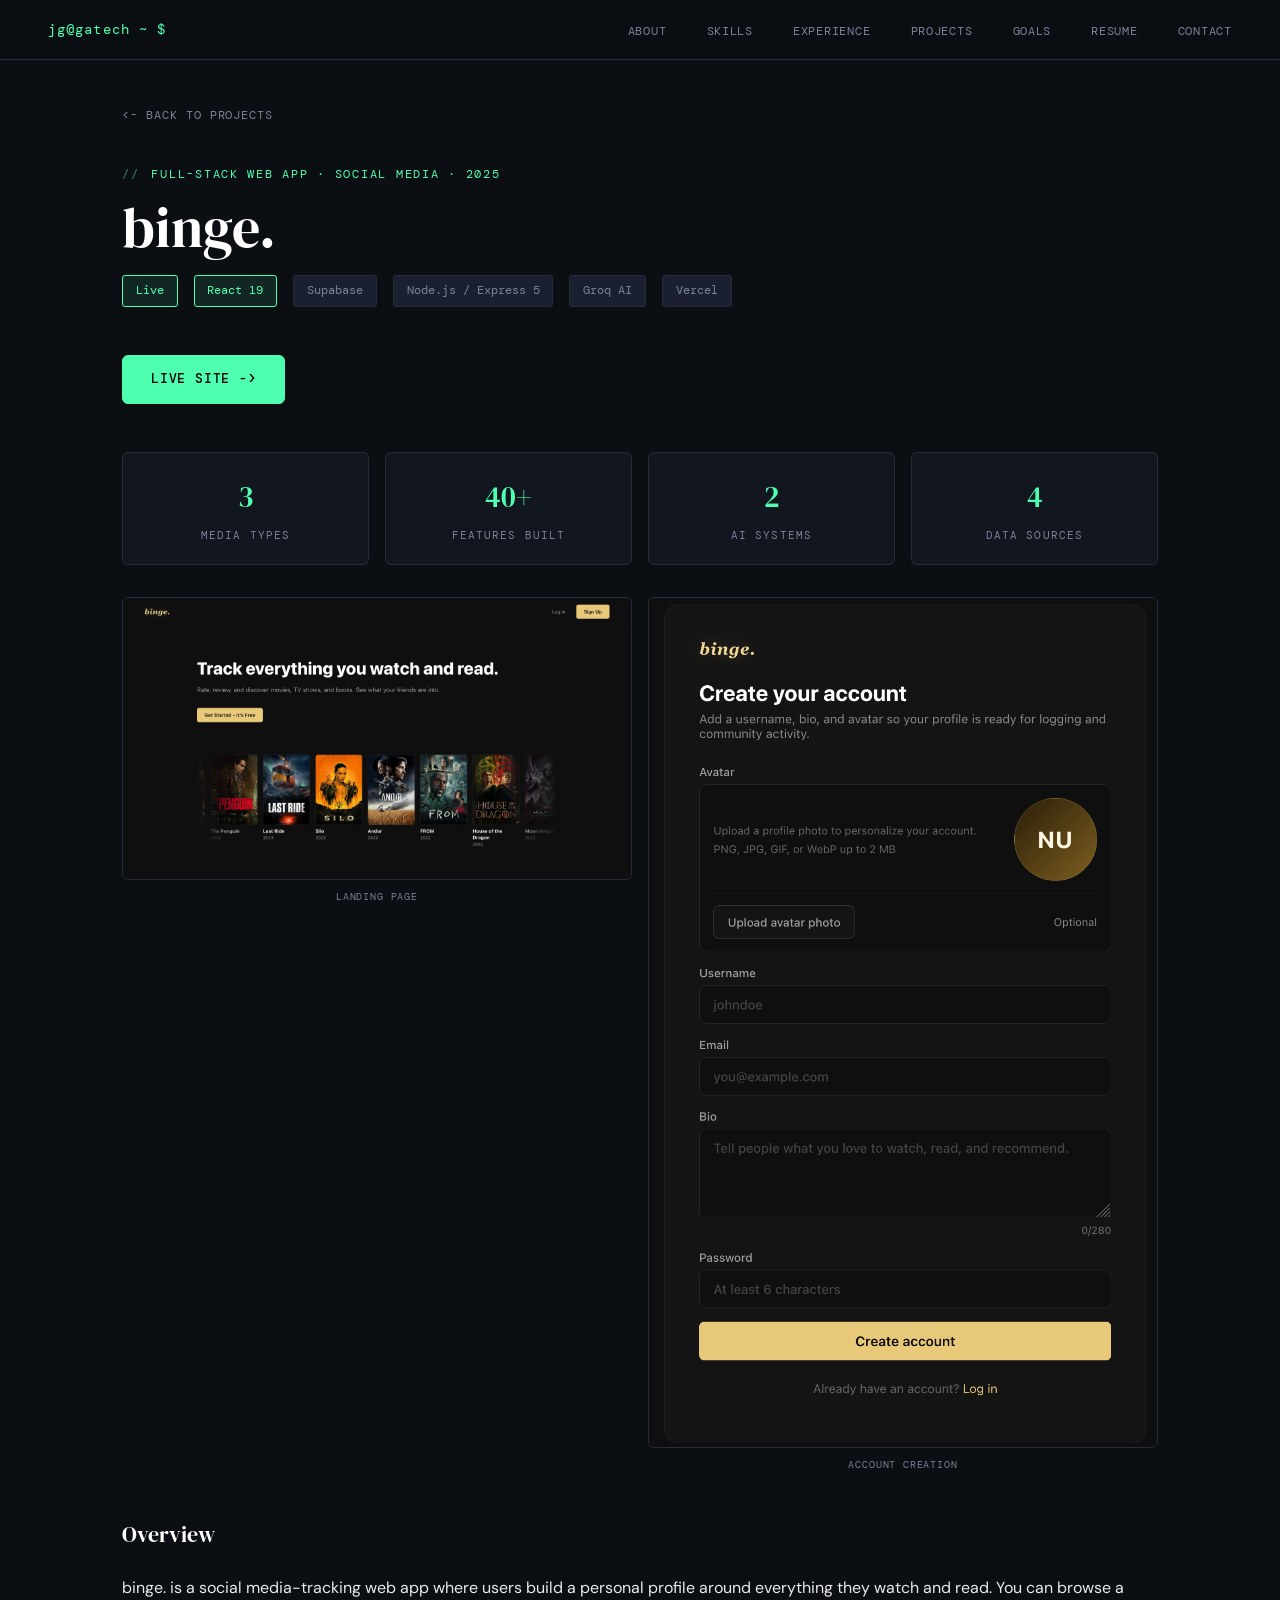
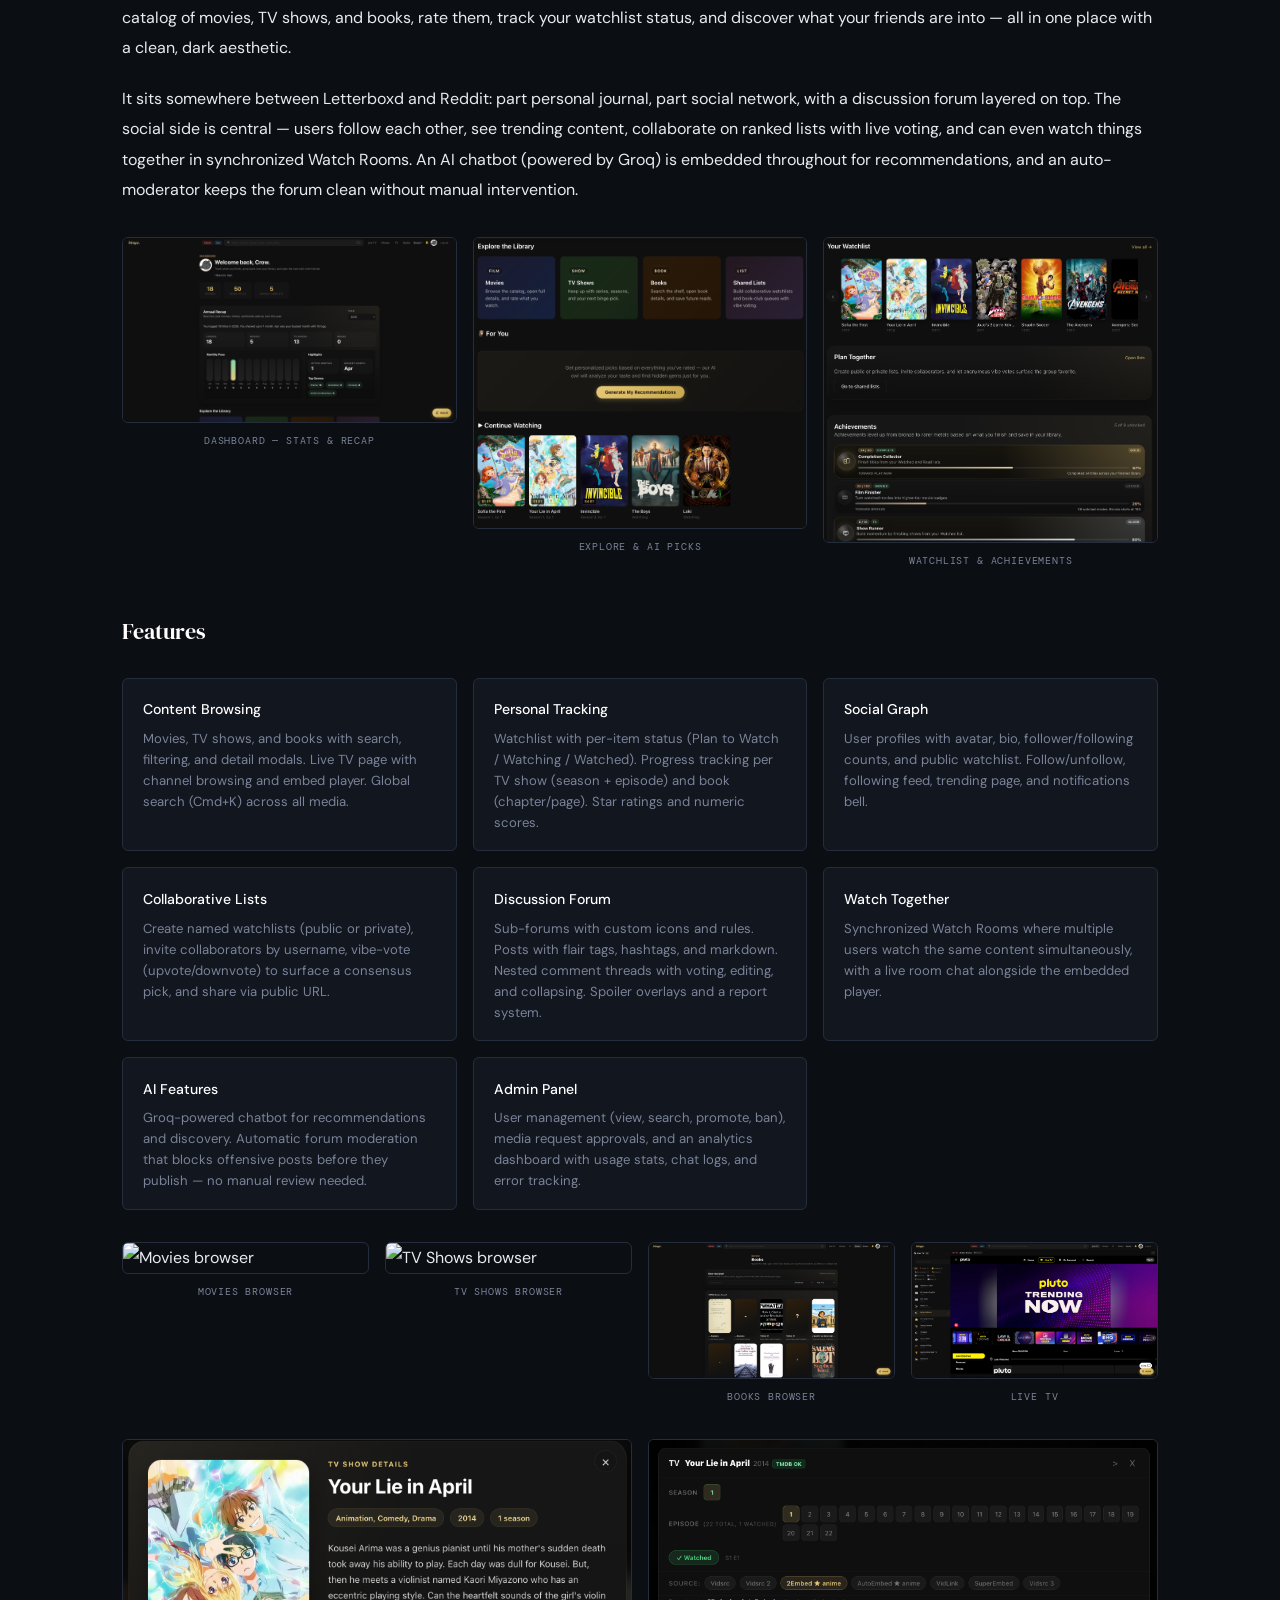
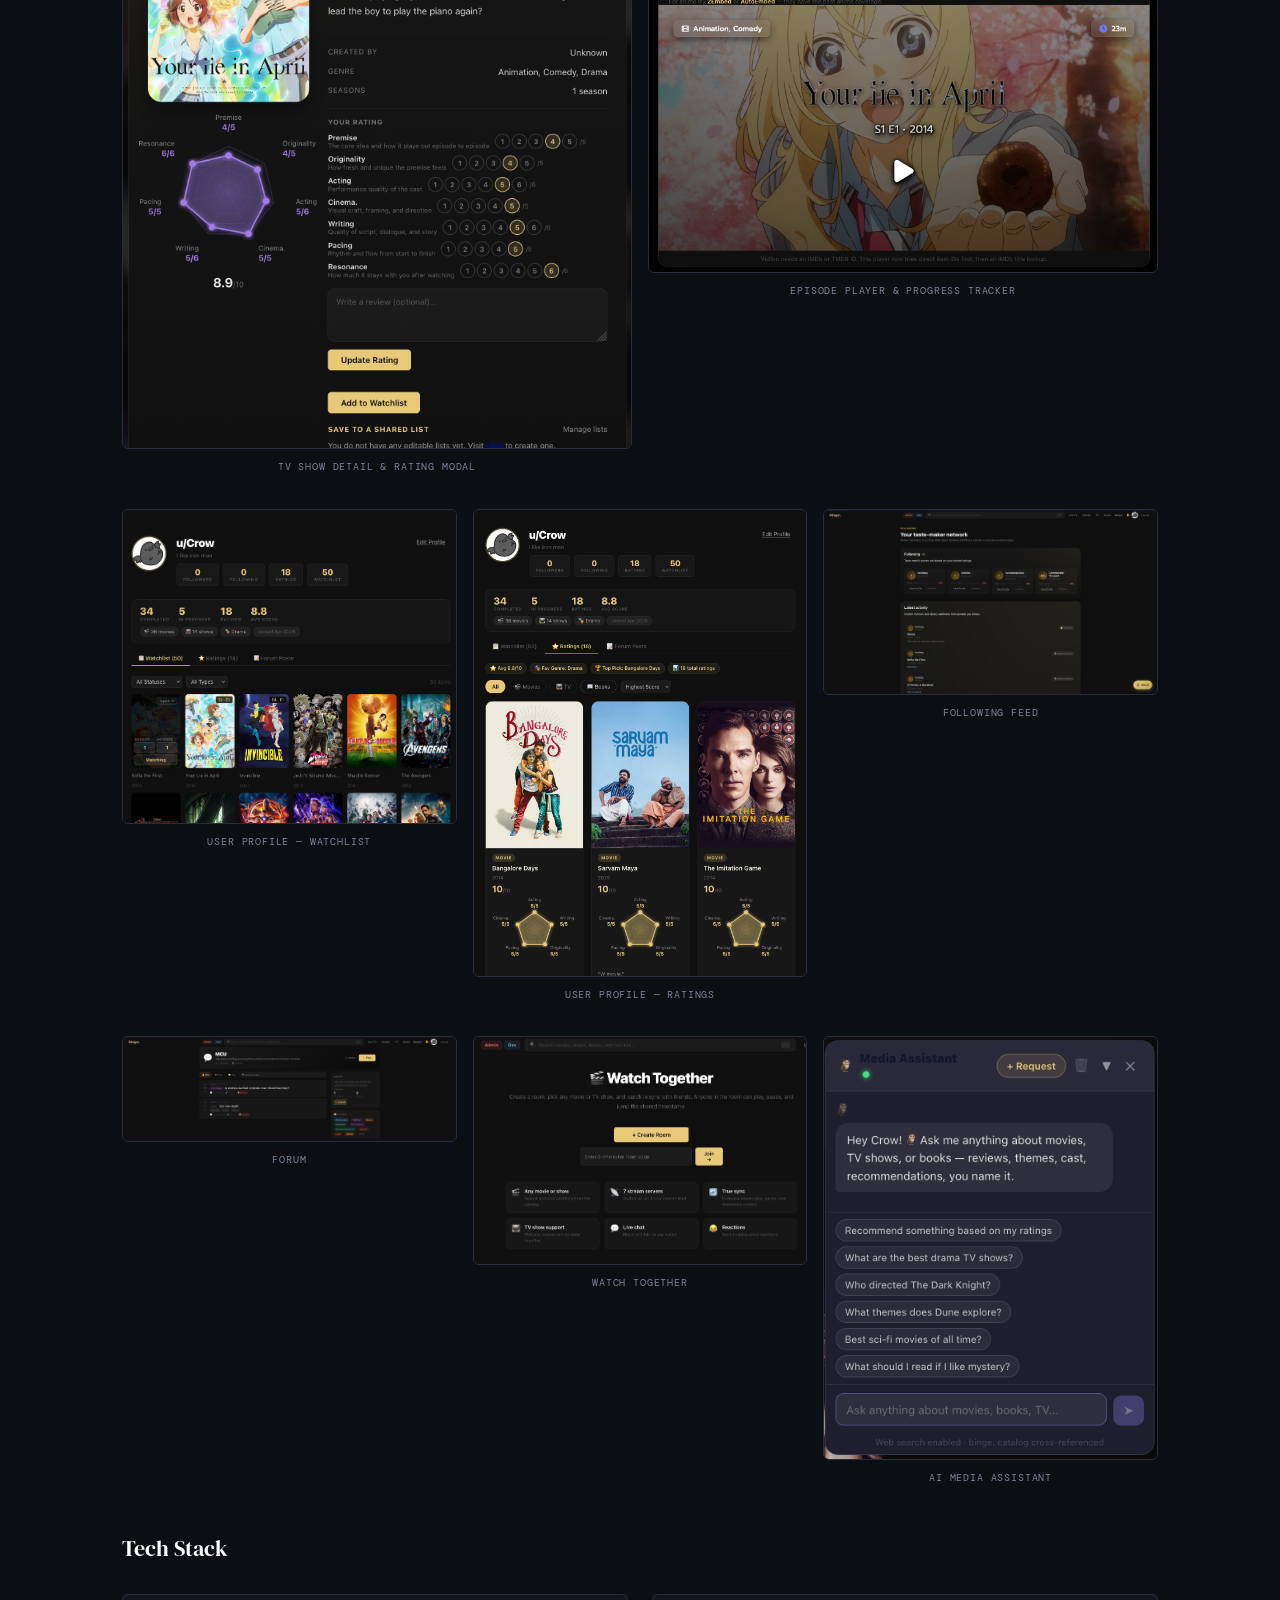
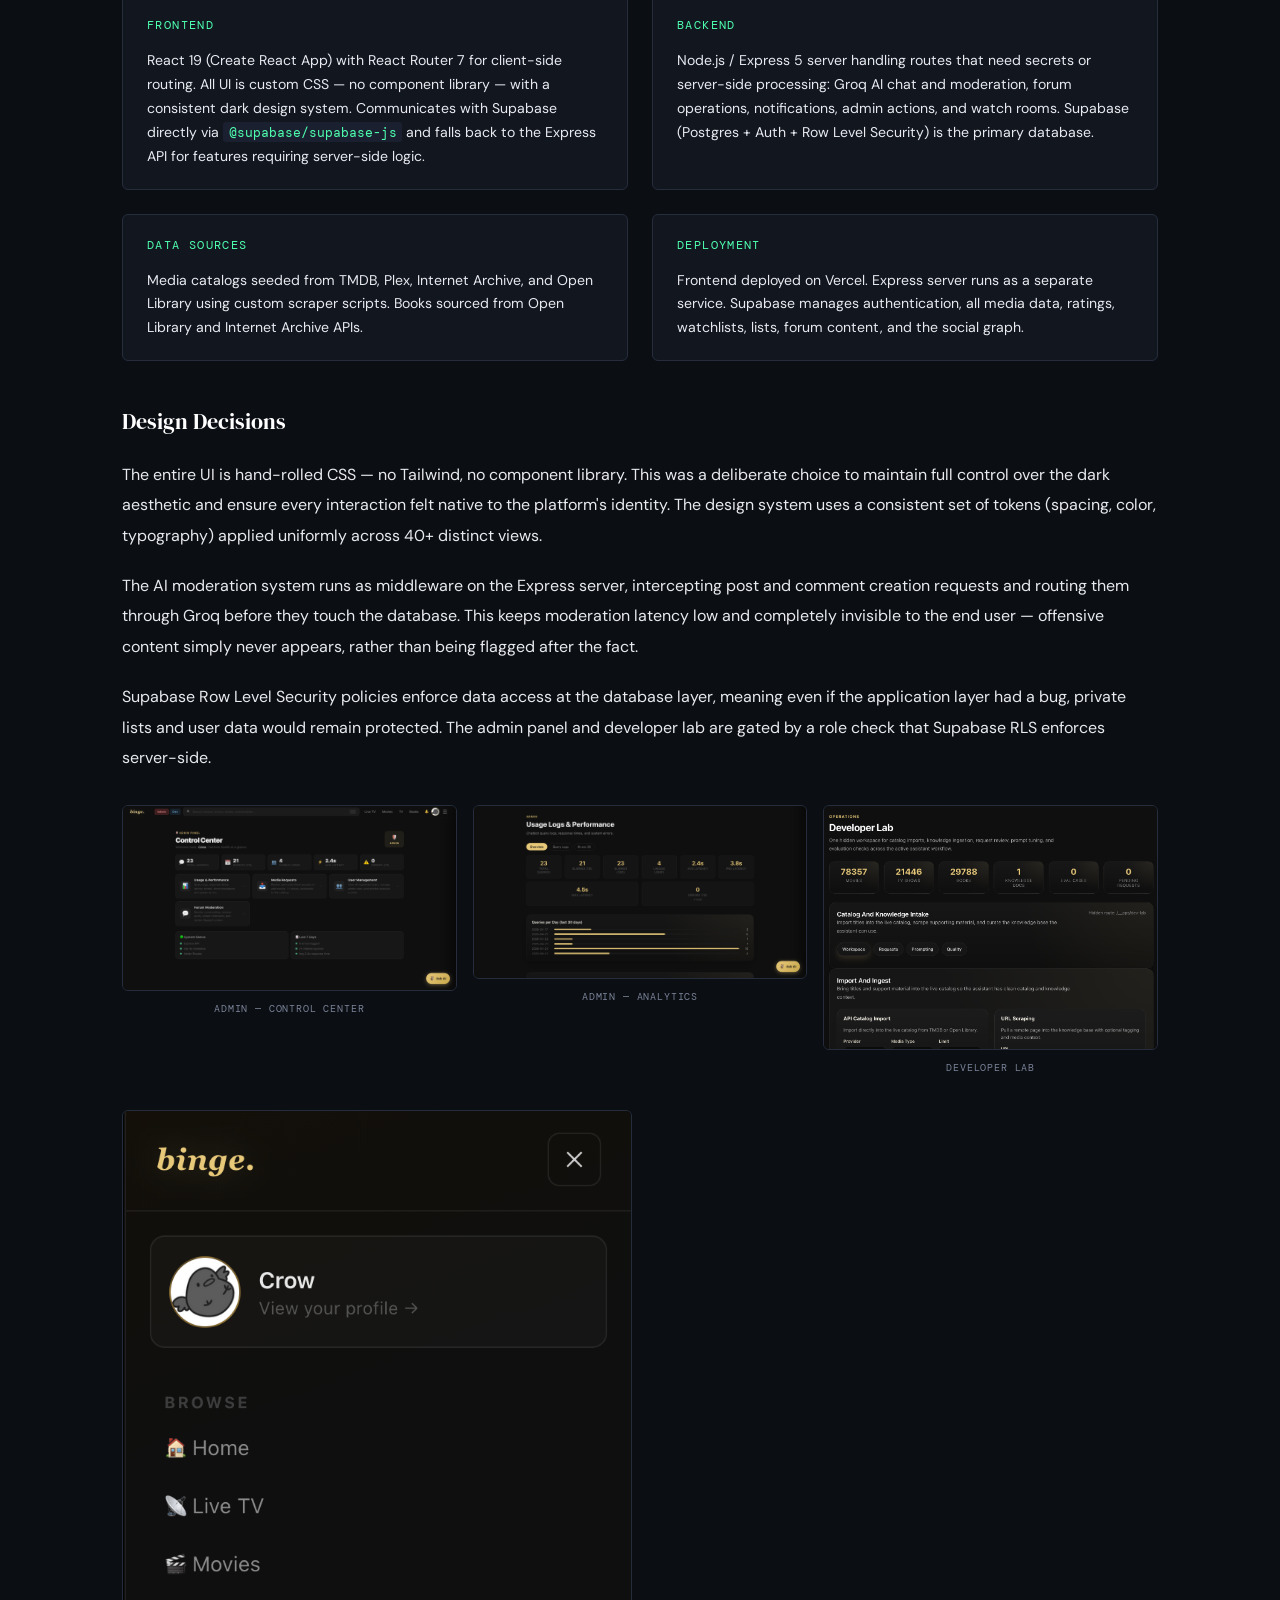
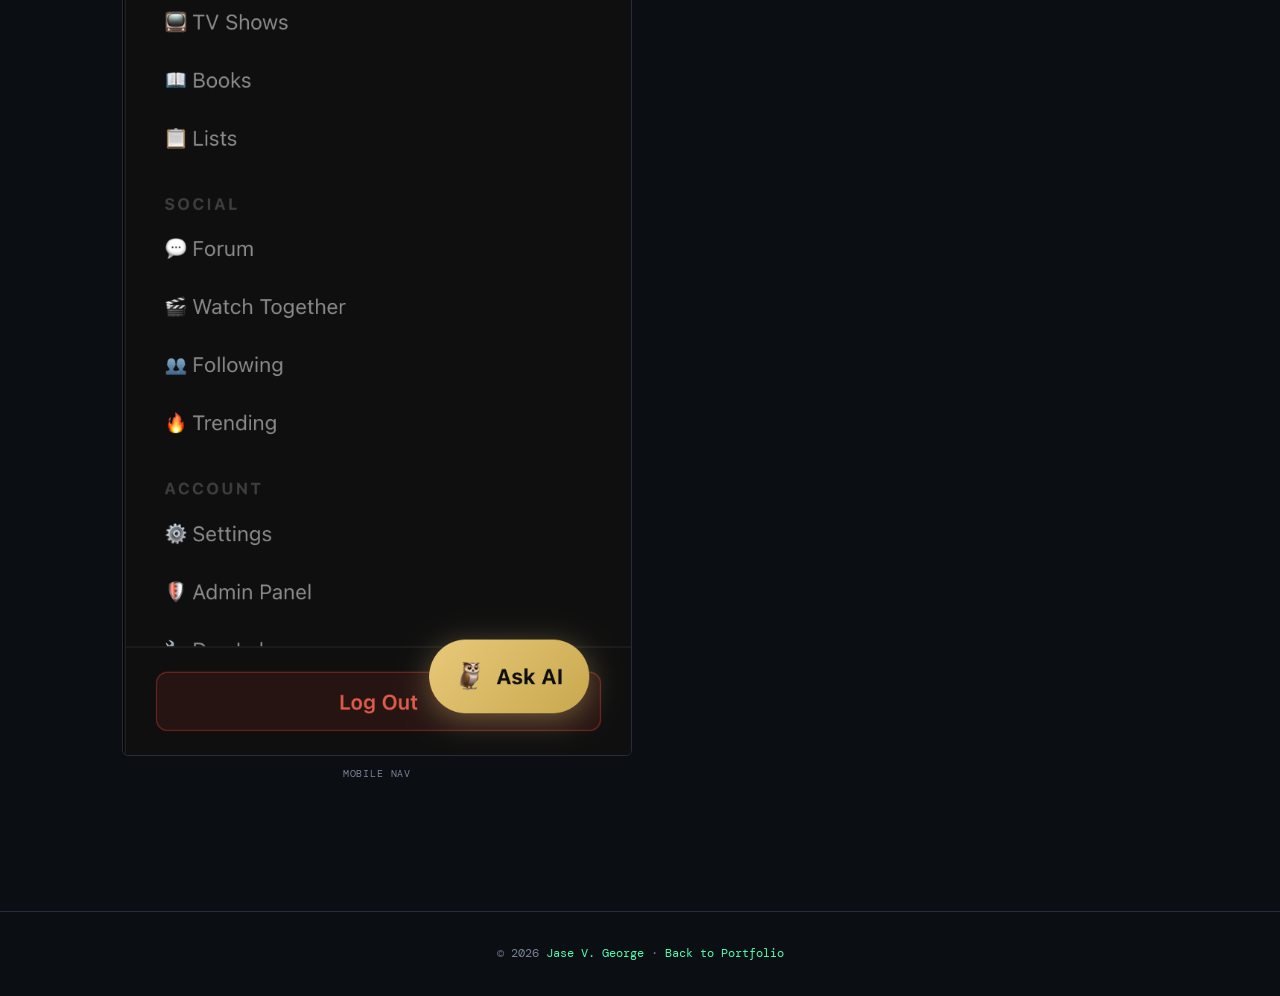
==== projects/binge.html @ 30b4ea28 "added images" ====
<!DOCTYPE html>
<html lang="en">
<head>
  <meta charset="UTF-8" />
  <meta name="viewport" content="width=device-width, initial-scale=1.0" />
  <title>binge. - Jase George</title>
  <link rel="preconnect" href="https://fonts.googleapis.com" />
  <link rel="preconnect" href="https://fonts.gstatic.com" crossorigin />
  <link href="https://fonts.googleapis.com/css2?family=DM+Serif+Display:ital@0;1&family=DM+Mono:wght@300;400;500&family=DM+Sans:ital,opsz,wght@0,9..40,300;0,9..40,400;0,9..40,500;1,9..40,300&display=swap" rel="stylesheet" />
  <style>
/* ---- DESIGN TOKENS ---- */
:root {
  --bg:       #0b0e13;
  --surface:  #12161f;
  --surface2: #1a2030;
  --border:   #252d3d;
  --accent:   #4fffb0;
  --accent2:  #ffb347;
  --text:     #e8eaf0;
  --muted:    #7a8398;
  --heading:  #ffffff;
  --mono:     'DM Mono', monospace;
  --sans:     'DM Sans', sans-serif;
  --serif:    'DM Serif Display', serif;
  --radius:   6px;
  --transition: 0.25s cubic-bezier(0.4,0,0.2,1);
}

/* ---- RESET ---- */
*, *::before, *::after { box-sizing: border-box; margin: 0; padding: 0; }
html { scroll-behavior: smooth; font-size: 16px; }
body { background: var(--bg); color: var(--text); font-family: var(--sans); line-height: 1.7; overflow-x: hidden; }
a { color: var(--accent); text-decoration: none; transition: opacity var(--transition); }
a:hover { opacity: 0.8; }
img { max-width: 100%; display: block; }
::selection { background: var(--accent); color: #000; }

/* ---- SCROLLBAR ---- */
::-webkit-scrollbar { width: 4px; }
::-webkit-scrollbar-track { background: var(--bg); }
::-webkit-scrollbar-thumb { background: var(--border); border-radius: 2px; }

/* ---- NAV ---- */
nav {
  position: fixed; top: 0; left: 0; right: 0; z-index: 100;
  display: flex; align-items: center; justify-content: space-between;
  padding: 1rem 3rem;
  background: rgba(11,14,19,0.9);
  backdrop-filter: blur(16px);
  border-bottom: 1px solid var(--border);
}
.nav-logo { font-family: var(--mono); font-size: 0.85rem; color: var(--accent); letter-spacing: 0.08em; }
.nav-links { display: flex; gap: 2.5rem; list-style: none; }
.nav-links a { font-family: var(--mono); font-size: 0.78rem; color: var(--muted); letter-spacing: 0.06em; text-transform: uppercase; transition: color var(--transition); }
.nav-links a:hover { color: var(--accent); opacity: 1; }
.hamburger { display: none; flex-direction: column; gap: 5px; cursor: pointer; background: none; border: none; padding: 4px; }
.hamburger span { width: 24px; height: 2px; background: var(--text); border-radius: 1px; }
.nav-mobile { display: none; }
@media (max-width: 700px) {
  nav { padding: 1rem 1.5rem; }
  .nav-links { display: none; }
  .hamburger { display: flex; }
  .nav-mobile.open {
    display: flex; flex-direction: column; gap: 1.5rem;
    position: fixed; top: 60px; left: 0; right: 0;
    background: var(--surface); border-bottom: 1px solid var(--border);
    padding: 2rem 1.5rem; z-index: 99;
  }
  .nav-mobile a { font-family: var(--mono); font-size: 0.9rem; color: var(--muted); text-transform: uppercase; letter-spacing: 0.06em; }
}

/* ---- LAYOUT ---- */
.container { max-width: 1100px; margin: 0 auto; padding: 0 2rem; position: relative; z-index: 1; }
section { padding: 6rem 0; }
.section-label {
  font-family: var(--mono); font-size: 0.72rem; letter-spacing: 0.15em;
  text-transform: uppercase; color: var(--accent); margin-bottom: 0.75rem;
  display: flex; align-items: center; gap: 0.75rem;
}
.section-label::before { content: '//'; opacity: 0.5; }
h2.section-title {
  font-family: var(--serif); font-size: clamp(2rem, 4vw, 3rem);
  color: var(--heading); font-weight: 400; line-height: 1.15; margin-bottom: 3rem;
}

/* ---- BUTTONS ---- */
.btn {
  display: inline-flex; align-items: center; gap: 0.5rem;
  padding: 0.75rem 1.75rem; border-radius: var(--radius);
  font-family: var(--mono); font-size: 0.82rem; letter-spacing: 0.06em;
  text-transform: uppercase; transition: all var(--transition); font-weight: 500;
}
.btn-primary { background: var(--accent); color: #000; border: 1px solid var(--accent); }
.btn-primary:hover { background: transparent; color: var(--accent); opacity: 1; }
.btn-outline { background: transparent; color: var(--text); border: 1px solid var(--border); }
.btn-outline:hover { border-color: var(--accent); color: var(--accent); opacity: 1; }

/* ---- TAGS ---- */
.tag { font-family: var(--mono); font-size: 0.72rem; padding: 0.2rem 0.6rem; border-radius: 3px; background: var(--surface2); color: var(--muted); border: 1px solid var(--border); }

/* ---- FOOTER ---- */
footer { border-top: 1px solid var(--border); padding: 2rem 0; text-align: center; font-family: var(--mono); font-size: 0.72rem; color: var(--muted); }
footer span { color: var(--accent); }

/* ---- FADE-IN ---- */
.fade-in { opacity: 1; transform: none; transition: opacity 0.6s ease, transform 0.6s ease; }
.js-ready .fade-in { opacity: 0; transform: translateY(24px); }
.js-ready .fade-in.visible { opacity: 1; transform: none; }
.js-ready .fade-in:nth-child(2) { transition-delay: 0.1s; }
.js-ready .fade-in:nth-child(3) { transition-delay: 0.2s; }
.js-ready .fade-in:nth-child(4) { transition-delay: 0.3s; }

/* ---- PROJECT PAGE SHARED STYLES ---- */
.project-page { padding-top: 100px; padding-bottom: 6rem; }
.back-link {
  display: inline-flex; align-items: center; gap: 0.5rem;
  font-family: var(--mono); font-size: 0.75rem; color: var(--muted);
  text-transform: uppercase; letter-spacing: 0.08em; margin-bottom: 2.5rem;
  transition: color var(--transition);
}
.back-link:hover { color: var(--accent); opacity: 1; }
.project-page-header { margin-bottom: 3rem; }
.project-page-type { font-family: var(--mono); font-size: 0.72rem; color: var(--accent); text-transform: uppercase; letter-spacing: 0.15em; margin-bottom: 0.75rem; display: flex; align-items: center; gap: 0.75rem; }
.project-page-type::before { content: '//'; opacity: 0.5; }
.project-page-title { font-family: var(--serif); font-size: clamp(2.2rem, 5vw, 3.5rem); color: var(--heading); font-weight: 400; line-height: 1.1; margin-bottom: 1rem; }
.project-page-meta { display: flex; flex-wrap: wrap; gap: 1rem; margin-bottom: 2rem; }
.project-page-meta .tag { font-size: 0.78rem; padding: 0.3rem 0.8rem; }
.project-page-meta .tag.highlight { background: rgba(79,255,176,0.1); border-color: var(--accent); color: var(--accent); }
.project-links-bar { display: flex; gap: 1rem; flex-wrap: wrap; margin-bottom: 3rem; }
.project-body-text { font-size: 1rem; color: var(--text); line-height: 1.9; }
.project-body-text p { margin-bottom: 1.25rem; }
.project-body-text h3 { font-family: var(--serif); font-size: 1.4rem; color: var(--heading); font-weight: 400; margin: 2.5rem 0 1rem; }
.project-body-text ul { list-style: none; display: flex; flex-direction: column; gap: 0.5rem; margin-bottom: 1.25rem; }
.project-body-text ul li { padding-left: 1.25rem; position: relative; font-size: 0.95rem; }
.project-body-text ul li::before { content: '->'; position: absolute; left: 0; color: var(--accent); font-family: var(--mono); font-size: 0.65rem; top: 5px; }

/* Feature list grid */
.feature-grid { display: grid; grid-template-columns: repeat(auto-fit, minmax(260px, 1fr)); gap: 1rem; margin: 1.5rem 0; }
.feature-item { background: var(--surface); border: 1px solid var(--border); border-radius: var(--radius); padding: 1.1rem 1.25rem; }
.feature-item-title { font-size: 0.88rem; color: var(--heading); font-weight: 500; margin-bottom: 0.3rem; }
.feature-item-desc { font-size: 0.82rem; color: var(--muted); line-height: 1.6; }

/* Stat row */
.stat-row { display: grid; grid-template-columns: repeat(auto-fit, minmax(150px, 1fr)); gap: 1rem; margin: 2rem 0; }
.stat-box { background: var(--surface); border: 1px solid var(--border); border-radius: var(--radius); padding: 1.25rem; text-align: center; }
.stat-box-val { font-family: var(--serif); font-size: 1.8rem; color: var(--accent); }
.stat-box-label { font-family: var(--mono); font-size: 0.68rem; color: var(--muted); text-transform: uppercase; letter-spacing: 0.1em; margin-top: 0.25rem; }

/* Screenshot galleries */
.ss-gallery { display: grid; gap: 1rem; margin: 2rem 0; }
.ss-gallery.cols-2 { grid-template-columns: 1fr 1fr; }
.ss-gallery.cols-3 { grid-template-columns: 1fr 1fr 1fr; }
.ss-gallery.cols-4 { grid-template-columns: 1fr 1fr 1fr 1fr; }
.ss-item { display: flex; flex-direction: column; gap: 0.5rem; }
.ss-item img { border-radius: var(--radius); border: 1px solid var(--border); width: 100%; object-fit: cover; display: block; }
.ss-cap { font-family: var(--mono); font-size: 0.65rem; color: var(--muted); text-align: center; text-transform: uppercase; letter-spacing: 0.08em; }
@media (max-width: 750px) { .ss-gallery.cols-3, .ss-gallery.cols-4 { grid-template-columns: 1fr 1fr; } }
@media (max-width: 500px) { .ss-gallery.cols-2, .ss-gallery.cols-3, .ss-gallery.cols-4 { grid-template-columns: 1fr; } }

/* Tech stack two-col layout */
.tech-stack-grid { display: grid; grid-template-columns: 1fr 1fr; gap: 1.5rem; margin: 1.5rem 0; }
@media (max-width: 650px) { .tech-stack-grid { grid-template-columns: 1fr; } }
.tech-stack-card { background: var(--surface); border: 1px solid var(--border); border-radius: var(--radius); padding: 1.25rem 1.5rem; }
.tech-stack-card-title { font-family: var(--mono); font-size: 0.72rem; color: var(--accent); text-transform: uppercase; letter-spacing: 0.12em; margin-bottom: 0.75rem; }
.tech-stack-card p { font-size: 0.88rem; color: var(--text); line-height: 1.7; margin: 0; }
</style>
</head>
<body>
  <nav>
    <a href="../index.html" class="nav-logo">jg@gatech ~ $</a>
    <ul class="nav-links">
      <li><a href="../index.html#about">About</a></li>
      <li><a href="../index.html#skills">Skills</a></li>
      <li><a href="../index.html#experience">Experience</a></li>
      <li><a href="../index.html#projects">Projects</a></li>
      <li><a href="../index.html#goals">Goals</a></li>
      <li><a href="../index.html#resume">Resume</a></li>
      <li><a href="../index.html#contact">Contact</a></li>
    </ul>
    <button class="hamburger" id="hamburger" aria-label="Menu">
      <span></span><span></span><span></span>
    </button>
  </nav>
  <div class="nav-mobile" id="nav-mobile">
    <a href="../index.html#about" onclick="closeMenu()">About</a>
    <a href="../index.html#projects" onclick="closeMenu()">Projects</a>
    <a href="../index.html#contact" onclick="closeMenu()">Contact</a>
  </div>

  <div class="project-page">
    <div class="container">

      <a href="../index.html#projects" class="back-link">&lt;- Back to Projects</a>

      <div class="project-page-header fade-in">
        <div class="project-page-type">Full-Stack Web App &middot; Social Media &middot; 2025</div>
        <h1 class="project-page-title">binge.</h1>
        <div class="project-page-meta">
          <span class="tag highlight">Live</span>
          <span class="tag highlight">React 19</span>
          <span class="tag">Supabase</span>
          <span class="tag">Node.js / Express 5</span>
          <span class="tag">Groq AI</span>
          <span class="tag">Vercel</span>
        </div>
      </div>

      <div class="project-links-bar fade-in">
        <a href="https://project-3-phi-drab.vercel.app/" target="_blank" class="btn btn-primary">Live Site -></a>
      </div>

      <div class="stat-row fade-in">
        <div class="stat-box"><div class="stat-box-val">3</div><div class="stat-box-label">Media Types</div></div>
        <div class="stat-box"><div class="stat-box-val">40+</div><div class="stat-box-label">Features Built</div></div>
        <div class="stat-box"><div class="stat-box-val">2</div><div class="stat-box-label">AI Systems</div></div>
        <div class="stat-box"><div class="stat-box-val">4</div><div class="stat-box-label">Data Sources</div></div>
      </div>

      <div class="ss-gallery cols-2 fade-in">
        <div class="ss-item">
          <img src="../images/binge/Screenshot%202026-04-27%20at%202.08.33%E2%80%AFPM.png" alt="Landing page" />
          <div class="ss-cap">Landing page</div>
        </div>
        <div class="ss-item">
          <img src="../images/binge/Screenshot%202026-04-27%20at%202.08.58%E2%80%AFPM.png" alt="Account creation / onboarding" />
          <div class="ss-cap">Account creation</div>
        </div>
      </div>

      <div class="project-body-text fade-in">

        <h3>Overview</h3>
        <p>
          binge. is a social media-tracking web app where users build a personal profile around everything they watch
          and read. You can browse a catalog of movies, TV shows, and books, rate them, track your watchlist status,
          and discover what your friends are into — all in one place with a clean, dark aesthetic.
        </p>
        <p>
          It sits somewhere between Letterboxd and Reddit: part personal journal, part social network, with a
          discussion forum layered on top. The social side is central — users follow each other, see trending content,
          collaborate on ranked lists with live voting, and can even watch things together in synchronized Watch Rooms.
          An AI chatbot (powered by Groq) is embedded throughout for recommendations, and an auto-moderator keeps the
          forum clean without manual intervention.
        </p>

        <div class="ss-gallery cols-3">
          <div class="ss-item">
            <img src="../images/binge/Screenshot%202026-04-27%20at%202.09.25%E2%80%AFPM.png" alt="Dashboard — stats and annual recap" />
            <div class="ss-cap">Dashboard — stats &amp; recap</div>
          </div>
          <div class="ss-item">
            <img src="../images/binge/Screenshot%202026-04-27%20at%202.09.39%E2%80%AFPM.png" alt="Dashboard — explore library and AI recommendations" />
            <div class="ss-cap">Explore &amp; AI picks</div>
          </div>
          <div class="ss-item">
            <img src="../images/binge/Screenshot%202026-04-27%20at%202.09.47%E2%80%AFPM.png" alt="Dashboard — watchlist and achievements" />
            <div class="ss-cap">Watchlist &amp; achievements</div>
          </div>
        </div>

        <h3>Features</h3>

        <div class="feature-grid">
          <div class="feature-item">
            <div class="feature-item-title">Content Browsing</div>
            <div class="feature-item-desc">Movies, TV shows, and books with search, filtering, and detail modals. Live TV page with channel browsing and embed player. Global search (Cmd+K) across all media.</div>
          </div>
          <div class="feature-item">
            <div class="feature-item-title">Personal Tracking</div>
            <div class="feature-item-desc">Watchlist with per-item status (Plan to Watch / Watching / Watched). Progress tracking per TV show (season + episode) and book (chapter/page). Star ratings and numeric scores.</div>
          </div>
          <div class="feature-item">
            <div class="feature-item-title">Social Graph</div>
            <div class="feature-item-desc">User profiles with avatar, bio, follower/following counts, and public watchlist. Follow/unfollow, following feed, trending page, and notifications bell.</div>
          </div>
          <div class="feature-item">
            <div class="feature-item-title">Collaborative Lists</div>
            <div class="feature-item-desc">Create named watchlists (public or private), invite collaborators by username, vibe-vote (upvote/downvote) to surface a consensus pick, and share via public URL.</div>
          </div>
          <div class="feature-item">
            <div class="feature-item-title">Discussion Forum</div>
            <div class="feature-item-desc">Sub-forums with custom icons and rules. Posts with flair tags, hashtags, and markdown. Nested comment threads with voting, editing, and collapsing. Spoiler overlays and a report system.</div>
          </div>
          <div class="feature-item">
            <div class="feature-item-title">Watch Together</div>
            <div class="feature-item-desc">Synchronized Watch Rooms where multiple users watch the same content simultaneously, with a live room chat alongside the embedded player.</div>
          </div>
          <div class="feature-item">
            <div class="feature-item-title">AI Features</div>
            <div class="feature-item-desc">Groq-powered chatbot for recommendations and discovery. Automatic forum moderation that blocks offensive posts before they publish — no manual review needed.</div>
          </div>
          <div class="feature-item">
            <div class="feature-item-title">Admin Panel</div>
            <div class="feature-item-desc">User management (view, search, promote, ban), media request approvals, and an analytics dashboard with usage stats, chat logs, and error tracking.</div>
          </div>
        </div>

        <div class="ss-gallery cols-4">
          <div class="ss-item">
            <img src="../images/binge/Screenshot%202026-04-27%20at%202.10.16%E2%80%AFPM.png" alt="Movies browser" />
            <div class="ss-cap">Movies browser</div>
          </div>
          <div class="ss-item">
            <img src="../images/binge/Screenshot%202026-04-27%20at%202.10.25%E2%80%AFPM.png" alt="TV Shows browser" />
            <div class="ss-cap">TV shows browser</div>
          </div>
          <div class="ss-item">
            <img src="../images/binge/Screenshot%202026-04-27%20at%202.10.35%E2%80%AFPM.png" alt="Books browser" />
            <div class="ss-cap">Books browser</div>
          </div>
          <div class="ss-item">
            <img src="../images/binge/Screenshot%202026-04-27%20at%202.10.01%E2%80%AFPM.png" alt="Live TV with Pluto embed" />
            <div class="ss-cap">Live TV</div>
          </div>
        </div>

        <div class="ss-gallery cols-2">
          <div class="ss-item">
            <img src="../images/binge/Screenshot%202026-04-27%20at%202.47.35%E2%80%AFPM.png" alt="TV show detail modal with radar rating" />
            <div class="ss-cap">TV show detail &amp; rating modal</div>
          </div>
          <div class="ss-item">
            <img src="../images/binge/Screenshot%202026-04-27%20at%202.47.49%E2%80%AFPM.png" alt="Episode player with season and episode tracker" />
            <div class="ss-cap">Episode player &amp; progress tracker</div>
          </div>
        </div>

        <div class="ss-gallery cols-3">
          <div class="ss-item">
            <img src="../images/binge/Screenshot%202026-04-27%20at%202.13.10%E2%80%AFPM.png" alt="User profile — watchlist" />
            <div class="ss-cap">User profile — watchlist</div>
          </div>
          <div class="ss-item">
            <img src="../images/binge/Screenshot%202026-04-27%20at%202.13.49%E2%80%AFPM.png" alt="User profile — ratings" />
            <div class="ss-cap">User profile — ratings</div>
          </div>
          <div class="ss-item">
            <img src="../images/binge/Screenshot%202026-04-27%20at%202.11.09%E2%80%AFPM.png" alt="Following feed" />
            <div class="ss-cap">Following feed</div>
          </div>
        </div>

        <div class="ss-gallery cols-3">
          <div class="ss-item">
            <img src="../images/binge/Screenshot%202026-04-27%20at%202.10.49%E2%80%AFPM.png" alt="Forum — community sub-forum" />
            <div class="ss-cap">Forum</div>
          </div>
          <div class="ss-item">
            <img src="../images/binge/Screenshot%202026-04-27%20at%202.10.58%E2%80%AFPM.png" alt="Watch Together room lobby" />
            <div class="ss-cap">Watch Together</div>
          </div>
          <div class="ss-item">
            <img src="../images/binge/Screenshot%202026-04-27%20at%202.14.19%E2%80%AFPM.png" alt="AI Media Assistant chatbot" />
            <div class="ss-cap">AI media assistant</div>
          </div>
        </div>

        <h3>Tech Stack</h3>

        <div class="tech-stack-grid">
          <div class="tech-stack-card">
            <div class="tech-stack-card-title">Frontend</div>
            <p>React 19 (Create React App) with React Router 7 for client-side routing. All UI is custom CSS — no component library — with a consistent dark design system. Communicates with Supabase directly via <code style="font-family:var(--mono);font-size:0.82rem;background:var(--surface2);padding:0.1rem 0.35rem;border-radius:3px;color:var(--accent);">@supabase/supabase-js</code> and falls back to the Express API for features requiring server-side logic.</p>
          </div>
          <div class="tech-stack-card">
            <div class="tech-stack-card-title">Backend</div>
            <p>Node.js / Express 5 server handling routes that need secrets or server-side processing: Groq AI chat and moderation, forum operations, notifications, admin actions, and watch rooms. Supabase (Postgres + Auth + Row Level Security) is the primary database.</p>
          </div>
          <div class="tech-stack-card">
            <div class="tech-stack-card-title">Data Sources</div>
            <p>Media catalogs seeded from TMDB, Plex, Internet Archive, and Open Library using custom scraper scripts. Books sourced from Open Library and Internet Archive APIs.</p>
          </div>
          <div class="tech-stack-card">
            <div class="tech-stack-card-title">Deployment</div>
            <p>Frontend deployed on Vercel. Express server runs as a separate service. Supabase manages authentication, all media data, ratings, watchlists, lists, forum content, and the social graph.</p>
          </div>
        </div>

        <h3>Design Decisions</h3>
        <p>
          The entire UI is hand-rolled CSS — no Tailwind, no component library. This was a deliberate choice to
          maintain full control over the dark aesthetic and ensure every interaction felt native to the platform's
          identity. The design system uses a consistent set of tokens (spacing, color, typography) applied uniformly
          across 40+ distinct views.
        </p>
        <p>
          The AI moderation system runs as middleware on the Express server, intercepting post and comment creation
          requests and routing them through Groq before they touch the database. This keeps moderation latency low
          and completely invisible to the end user — offensive content simply never appears, rather than being
          flagged after the fact.
        </p>
        <p>
          Supabase Row Level Security policies enforce data access at the database layer, meaning even if the
          application layer had a bug, private lists and user data would remain protected. The admin panel and
          developer lab are gated by a role check that Supabase RLS enforces server-side.
        </p>

        <div class="ss-gallery cols-3">
          <div class="ss-item">
            <img src="../images/binge/Screenshot%202026-04-27%20at%202.12.20%E2%80%AFPM.png" alt="Admin panel — Control Center" />
            <div class="ss-cap">Admin — control center</div>
          </div>
          <div class="ss-item">
            <img src="../images/binge/Screenshot%202026-04-27%20at%202.12.28%E2%80%AFPM.png" alt="Admin — usage logs and performance analytics" />
            <div class="ss-cap">Admin — analytics</div>
          </div>
          <div class="ss-item">
            <img src="../images/binge/Screenshot%202026-04-27%20at%202.12.52%E2%80%AFPM.png" alt="Developer Lab" />
            <div class="ss-cap">Developer Lab</div>
          </div>
        </div>

        <div class="ss-gallery cols-2">
          <div class="ss-item">
            <img src="../images/binge/Screenshot%202026-04-27%20at%202.14.05%E2%80%AFPM.png" alt="Mobile navigation menu" />
            <div class="ss-cap">Mobile nav</div>
          </div>
        </div>

      </div>

    </div>
  </div>

  <footer>
    <div class="container">
      &copy; 2026 <span>Jase V. George</span> &middot; <a href="../index.html">Back to Portfolio</a>
    </div>
  </footer>

  <script>
const hamburger = document.getElementById('hamburger');
const navMobile = document.getElementById('nav-mobile');
if (hamburger) hamburger.addEventListener('click', () => navMobile.classList.toggle('open'));
function closeMenu() { if (navMobile) navMobile.classList.remove('open'); }

document.documentElement.classList.add('js-ready');

const fadeEls = document.querySelectorAll('.fade-in');
const observer = new IntersectionObserver((entries) => {
  entries.forEach(e => {
    if (e.isIntersecting) {
      e.target.classList.add('visible');
      observer.unobserve(e.target);
    }
  });
}, { threshold: 0.05, rootMargin: '0px 0px -30px 0px' });
fadeEls.forEach(el => observer.observe(el));

setTimeout(() => {
  document.querySelectorAll('.fade-in').forEach(el => el.classList.add('visible'));
}, 1200);
</script>
</body>
</html>
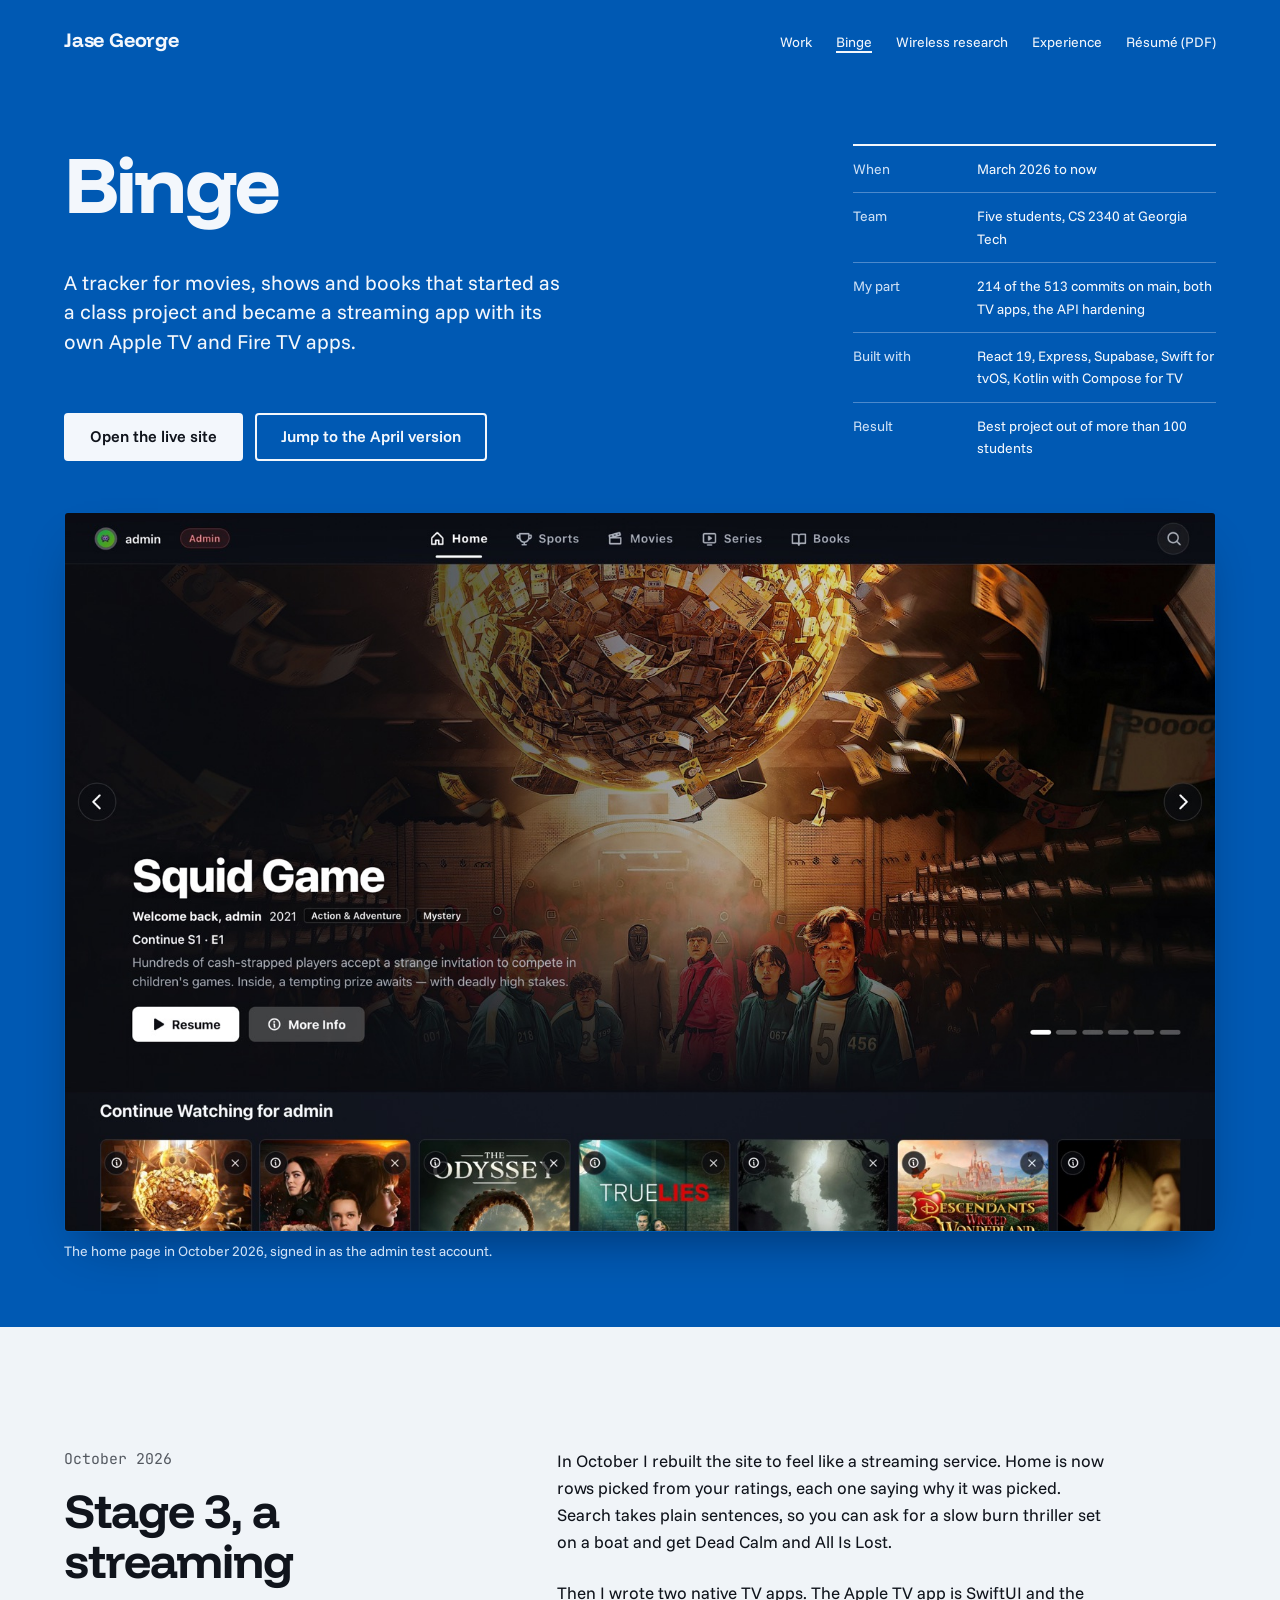
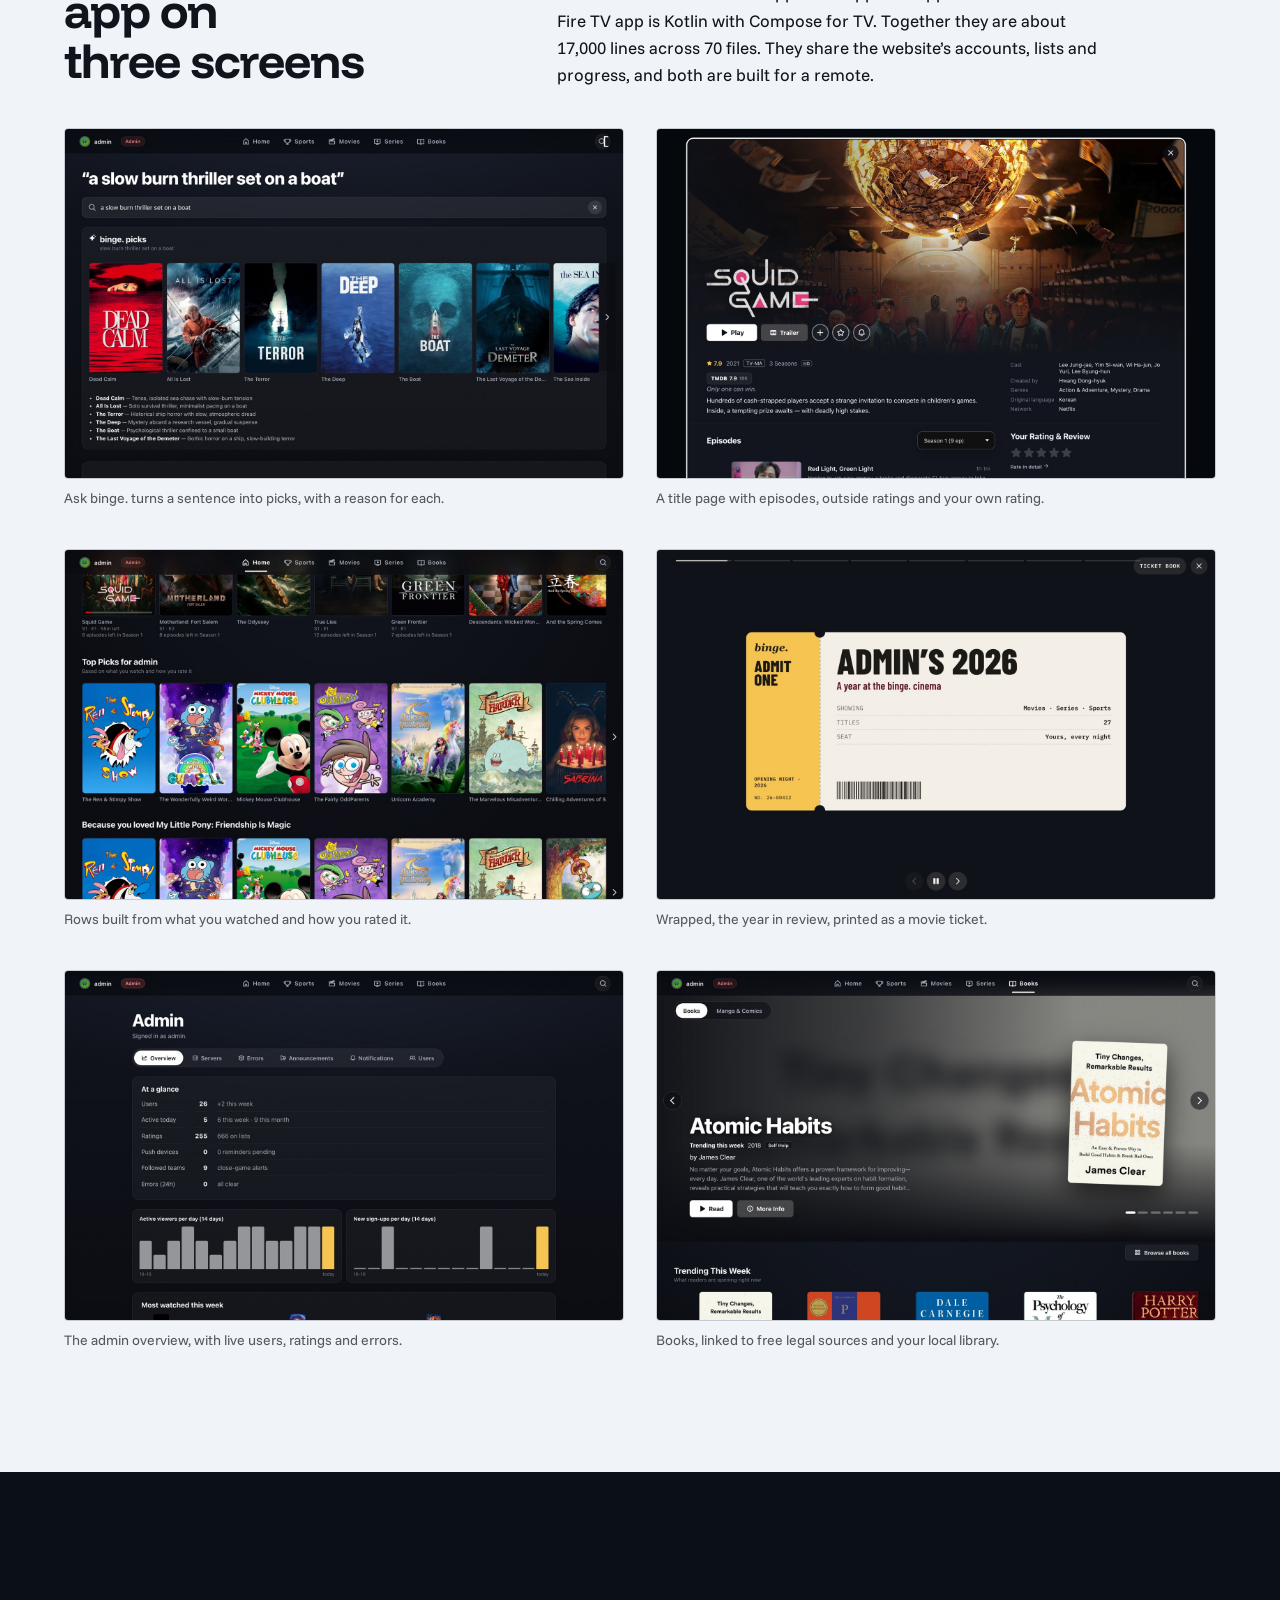
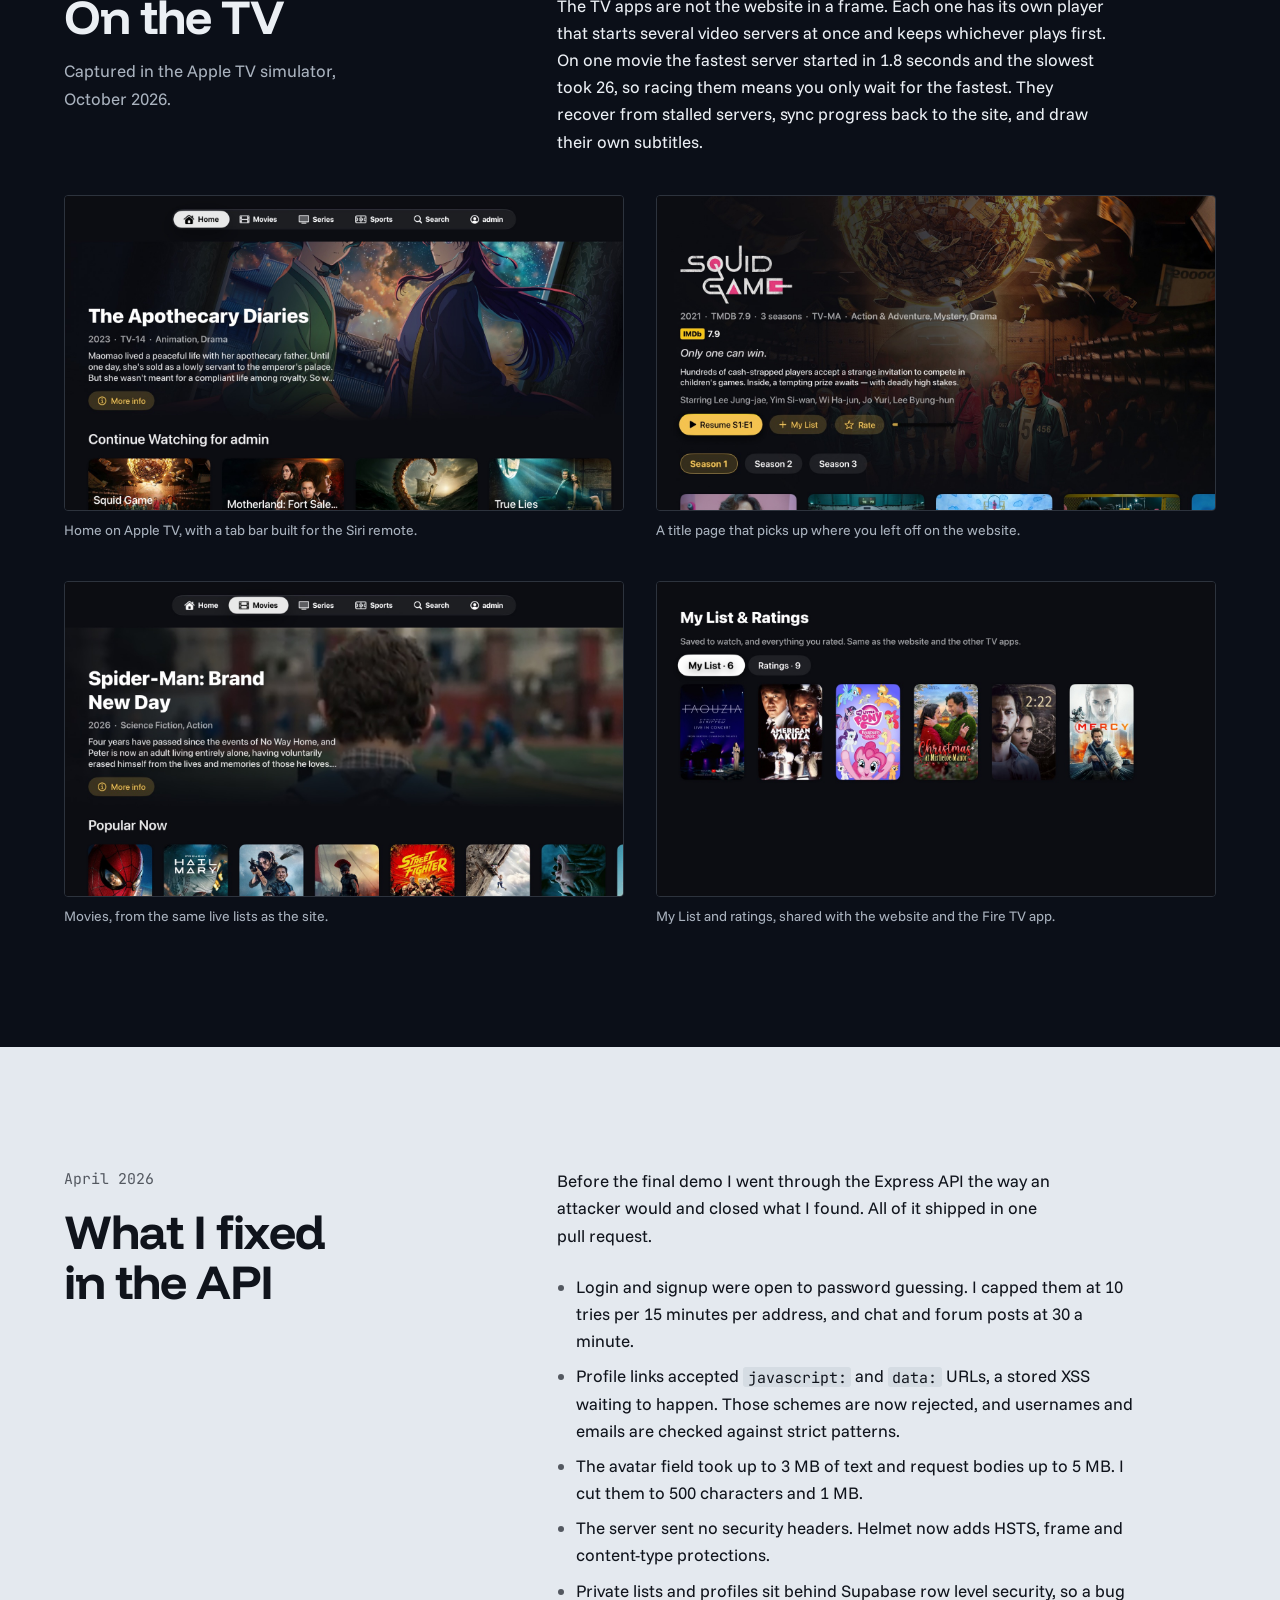
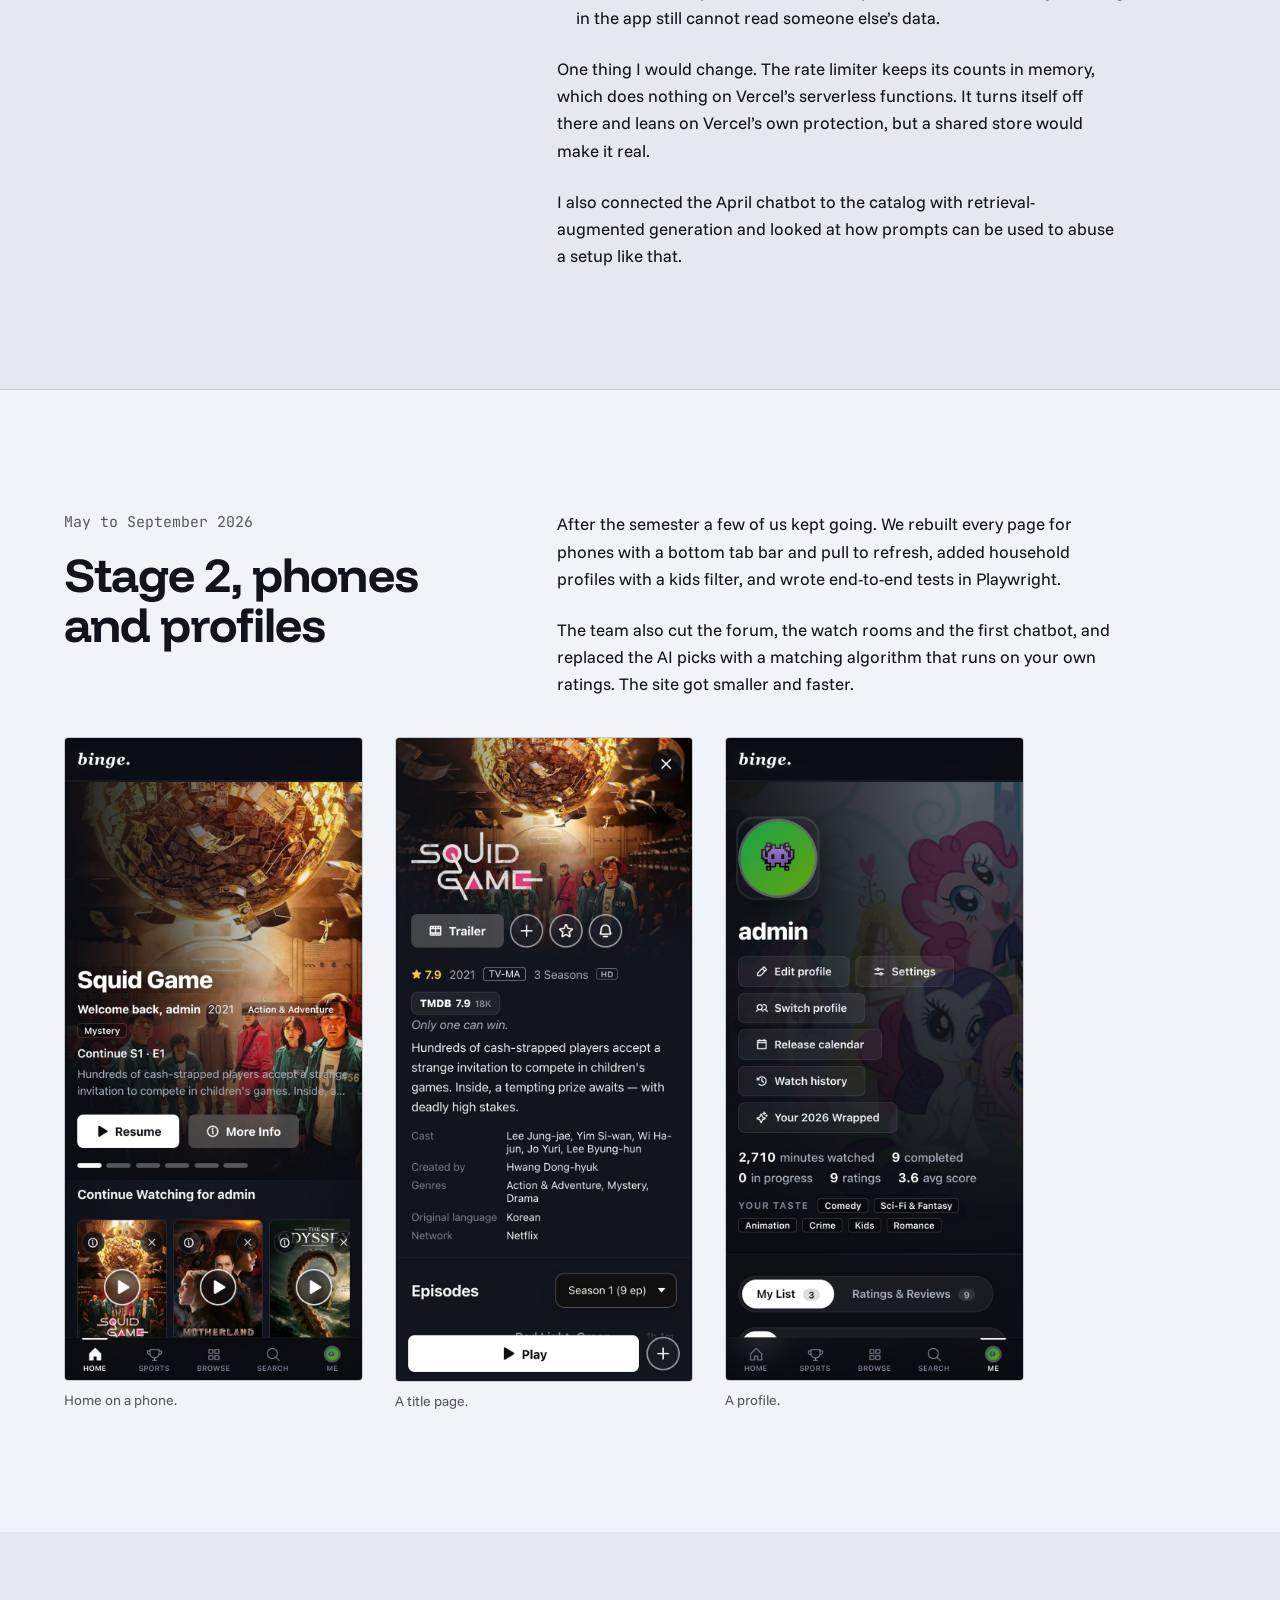
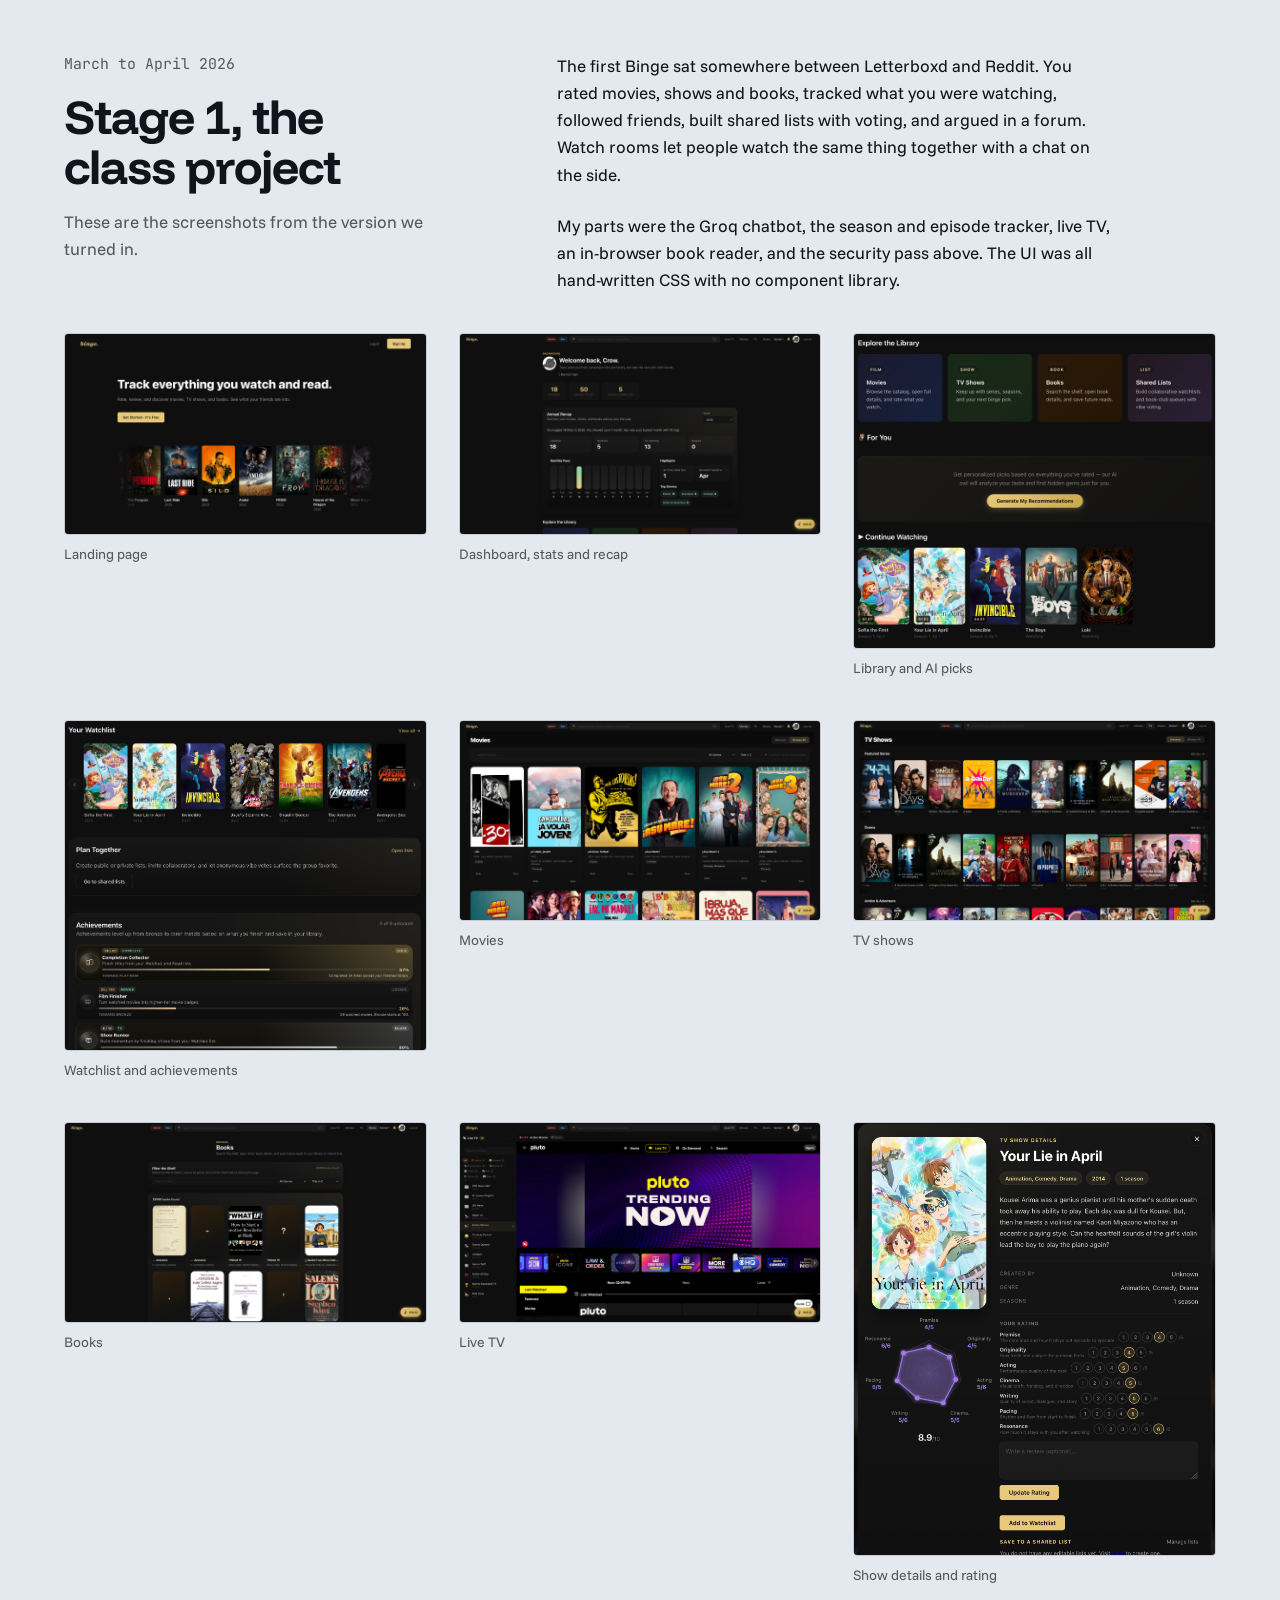
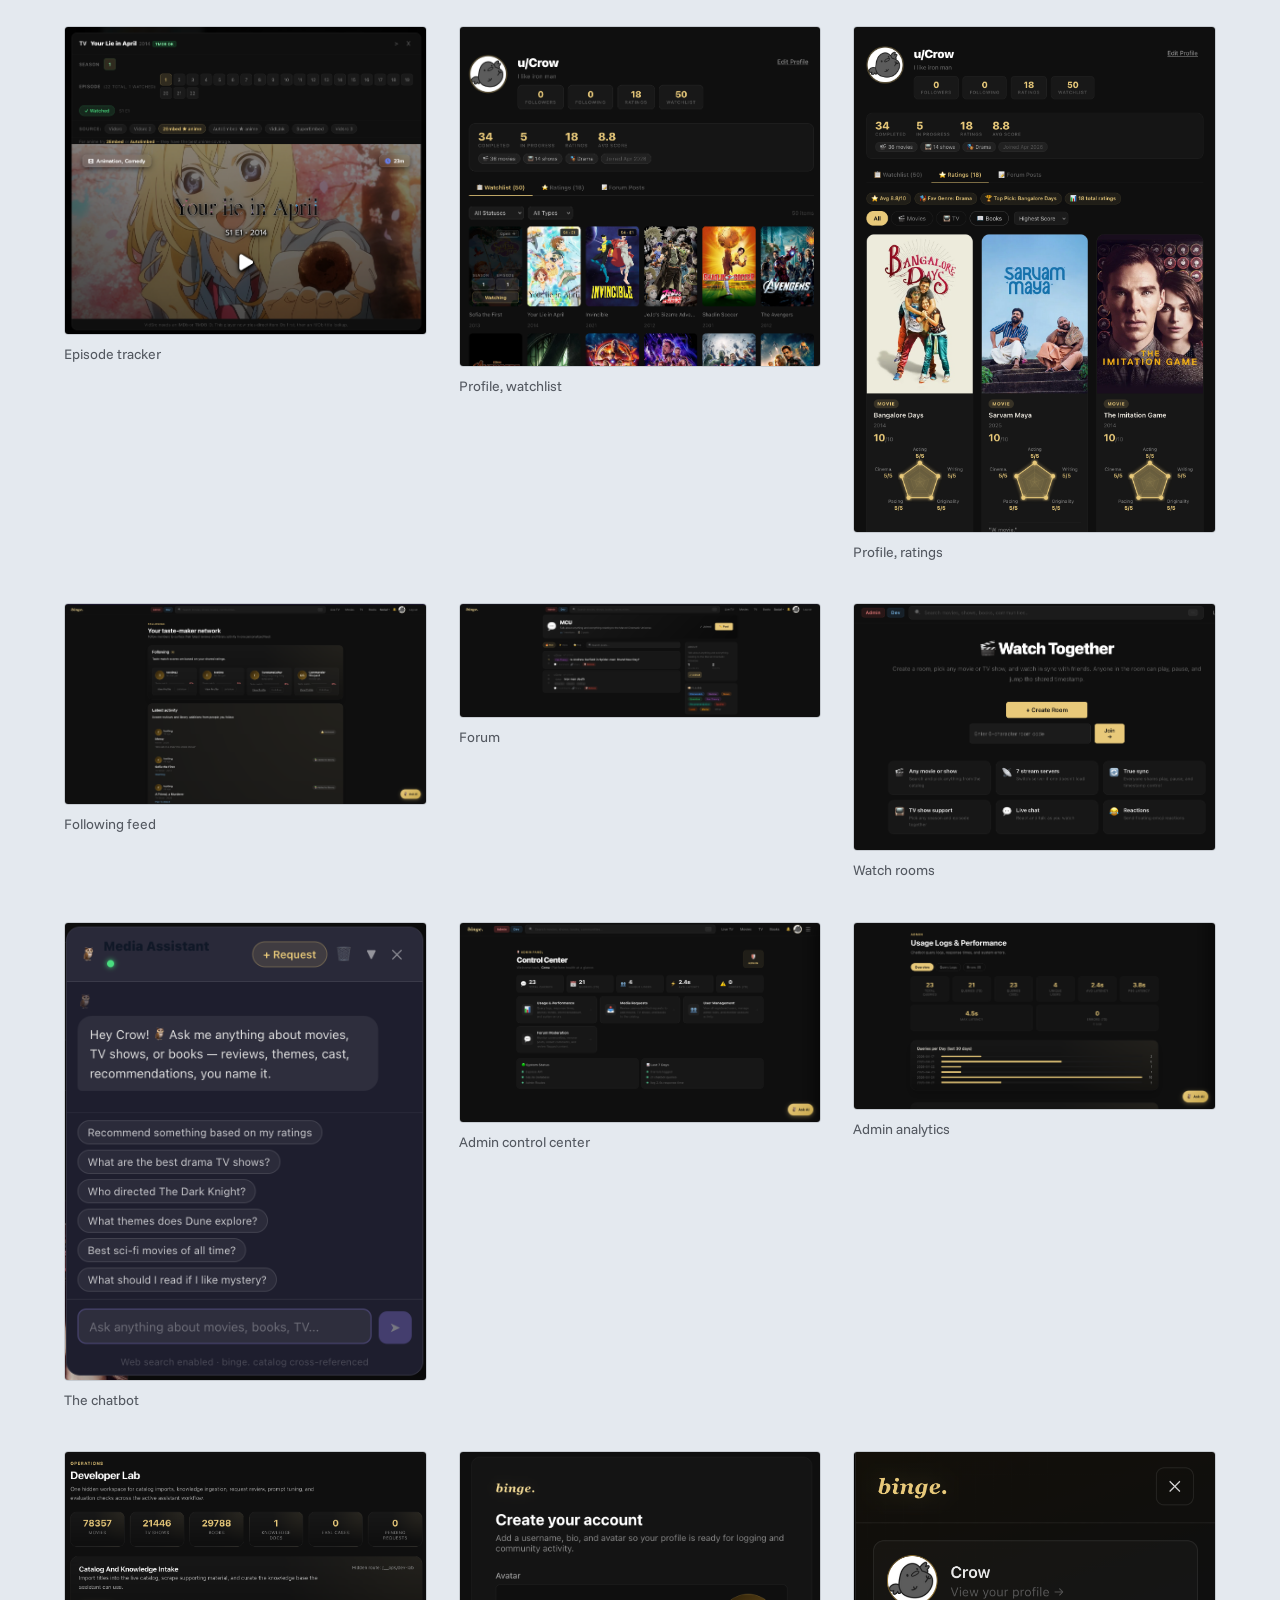
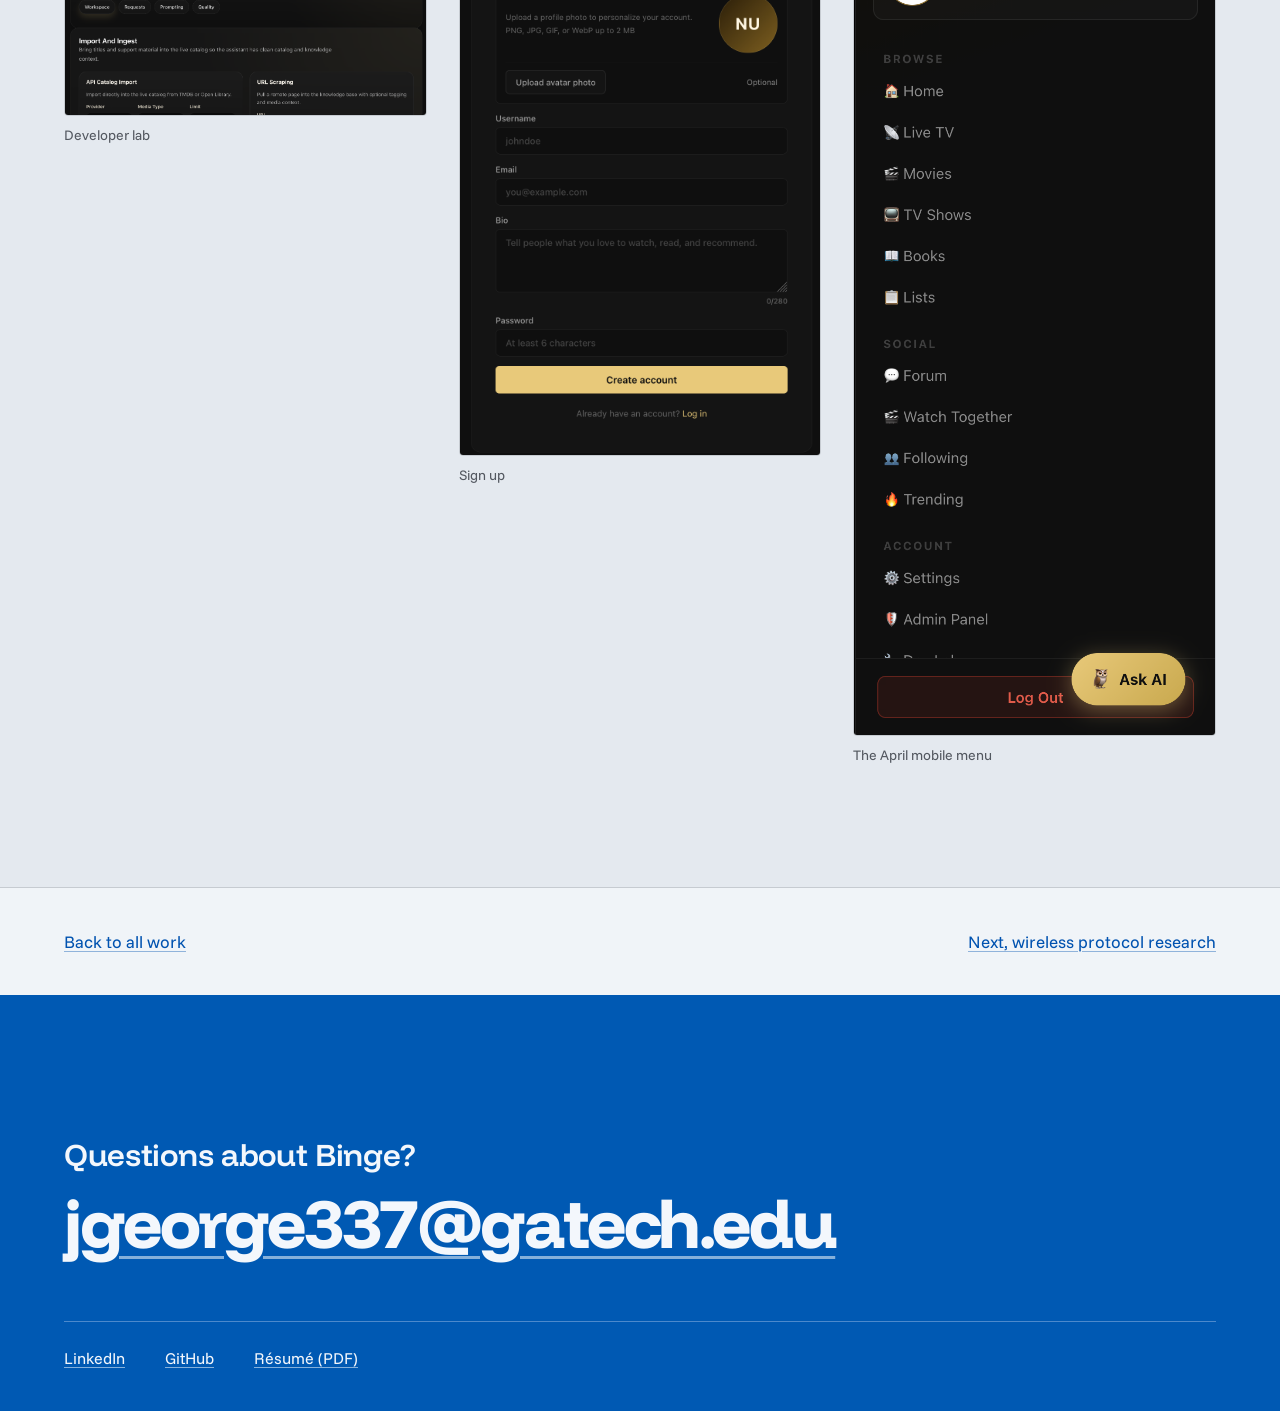
==== commit 7e58e483: "Redesign site, add Binge stages with new screenshots, add wireless research page" ====
--- a/projects/binge.html
+++ b/projects/binge.html
@@ -3,453 +3,182 @@
 <head>
   <meta charset="UTF-8" />
   <meta name="viewport" content="width=device-width, initial-scale=1.0" />
-  <title>binge. - Jase George</title>
+  <title>Binge, a case study by Jase George</title>
+  <meta name="description" content="How Binge grew from a CS 2340 class project into a streaming tracker with native Apple TV and Fire TV apps, told in three stages with screenshots." />
   <link rel="preconnect" href="https://fonts.googleapis.com" />
   <link rel="preconnect" href="https://fonts.gstatic.com" crossorigin />
-  <link href="https://fonts.googleapis.com/css2?family=DM+Serif+Display:ital@0;1&family=DM+Mono:wght@300;400;500&family=DM+Sans:ital,opsz,wght@0,9..40,300;0,9..40,400;0,9..40,500;1,9..40,300&display=swap" rel="stylesheet" />
-  <style>
-/* ---- DESIGN TOKENS ---- */
-:root {
-  --bg:       #0b0e13;
-  --surface:  #12161f;
-  --surface2: #1a2030;
-  --border:   #252d3d;
-  --accent:   #4fffb0;
-  --accent2:  #ffb347;
-  --text:     #e8eaf0;
-  --muted:    #7a8398;
-  --heading:  #ffffff;
-  --mono:     'DM Mono', monospace;
-  --sans:     'DM Sans', sans-serif;
-  --serif:    'DM Serif Display', serif;
-  --radius:   6px;
-  --transition: 0.25s cubic-bezier(0.4,0,0.2,1);
-}
-
-/* ---- RESET ---- */
-*, *::before, *::after { box-sizing: border-box; margin: 0; padding: 0; }
-html { scroll-behavior: smooth; font-size: 16px; }
-body { background: var(--bg); color: var(--text); font-family: var(--sans); line-height: 1.7; overflow-x: hidden; }
-a { color: var(--accent); text-decoration: none; transition: opacity var(--transition); }
-a:hover { opacity: 0.8; }
-img { max-width: 100%; display: block; }
-::selection { background: var(--accent); color: #000; }
-
-/* ---- SCROLLBAR ---- */
-::-webkit-scrollbar { width: 4px; }
-::-webkit-scrollbar-track { background: var(--bg); }
-::-webkit-scrollbar-thumb { background: var(--border); border-radius: 2px; }
-
-/* ---- NAV ---- */
-nav {
-  position: fixed; top: 0; left: 0; right: 0; z-index: 100;
-  display: flex; align-items: center; justify-content: space-between;
-  padding: 1rem 3rem;
-  background: rgba(11,14,19,0.9);
-  backdrop-filter: blur(16px);
-  border-bottom: 1px solid var(--border);
-}
-.nav-logo { font-family: var(--mono); font-size: 0.85rem; color: var(--accent); letter-spacing: 0.08em; }
-.nav-links { display: flex; gap: 2.5rem; list-style: none; }
-.nav-links a { font-family: var(--mono); font-size: 0.78rem; color: var(--muted); letter-spacing: 0.06em; text-transform: uppercase; transition: color var(--transition); }
-.nav-links a:hover { color: var(--accent); opacity: 1; }
-.hamburger { display: none; flex-direction: column; gap: 5px; cursor: pointer; background: none; border: none; padding: 4px; }
-.hamburger span { width: 24px; height: 2px; background: var(--text); border-radius: 1px; }
-.nav-mobile { display: none; }
-@media (max-width: 700px) {
-  nav { padding: 1rem 1.5rem; }
-  .nav-links { display: none; }
-  .hamburger { display: flex; }
-  .nav-mobile.open {
-    display: flex; flex-direction: column; gap: 1.5rem;
-    position: fixed; top: 60px; left: 0; right: 0;
-    background: var(--surface); border-bottom: 1px solid var(--border);
-    padding: 2rem 1.5rem; z-index: 99;
-  }
-  .nav-mobile a { font-family: var(--mono); font-size: 0.9rem; color: var(--muted); text-transform: uppercase; letter-spacing: 0.06em; }
-}
-
-/* ---- LAYOUT ---- */
-.container { max-width: 1100px; margin: 0 auto; padding: 0 2rem; position: relative; z-index: 1; }
-section { padding: 6rem 0; }
-.section-label {
-  font-family: var(--mono); font-size: 0.72rem; letter-spacing: 0.15em;
-  text-transform: uppercase; color: var(--accent); margin-bottom: 0.75rem;
-  display: flex; align-items: center; gap: 0.75rem;
-}
-.section-label::before { content: '//'; opacity: 0.5; }
-h2.section-title {
-  font-family: var(--serif); font-size: clamp(2rem, 4vw, 3rem);
-  color: var(--heading); font-weight: 400; line-height: 1.15; margin-bottom: 3rem;
-}
-
-/* ---- BUTTONS ---- */
-.btn {
-  display: inline-flex; align-items: center; gap: 0.5rem;
-  padding: 0.75rem 1.75rem; border-radius: var(--radius);
-  font-family: var(--mono); font-size: 0.82rem; letter-spacing: 0.06em;
-  text-transform: uppercase; transition: all var(--transition); font-weight: 500;
-}
-.btn-primary { background: var(--accent); color: #000; border: 1px solid var(--accent); }
-.btn-primary:hover { background: transparent; color: var(--accent); opacity: 1; }
-.btn-outline { background: transparent; color: var(--text); border: 1px solid var(--border); }
-.btn-outline:hover { border-color: var(--accent); color: var(--accent); opacity: 1; }
-
-/* ---- TAGS ---- */
-.tag { font-family: var(--mono); font-size: 0.72rem; padding: 0.2rem 0.6rem; border-radius: 3px; background: var(--surface2); color: var(--muted); border: 1px solid var(--border); }
-
-/* ---- FOOTER ---- */
-footer { border-top: 1px solid var(--border); padding: 2rem 0; text-align: center; font-family: var(--mono); font-size: 0.72rem; color: var(--muted); }
-footer span { color: var(--accent); }
-
-/* ---- FADE-IN ---- */
-.fade-in { opacity: 1; transform: none; transition: opacity 0.6s ease, transform 0.6s ease; }
-.js-ready .fade-in { opacity: 0; transform: translateY(24px); }
-.js-ready .fade-in.visible { opacity: 1; transform: none; }
-.js-ready .fade-in:nth-child(2) { transition-delay: 0.1s; }
-.js-ready .fade-in:nth-child(3) { transition-delay: 0.2s; }
-.js-ready .fade-in:nth-child(4) { transition-delay: 0.3s; }
-
-/* ---- PROJECT PAGE SHARED STYLES ---- */
-.project-page { padding-top: 100px; padding-bottom: 6rem; }
-.back-link {
-  display: inline-flex; align-items: center; gap: 0.5rem;
-  font-family: var(--mono); font-size: 0.75rem; color: var(--muted);
-  text-transform: uppercase; letter-spacing: 0.08em; margin-bottom: 2.5rem;
-  transition: color var(--transition);
-}
-.back-link:hover { color: var(--accent); opacity: 1; }
-.project-page-header { margin-bottom: 3rem; }
-.project-page-type { font-family: var(--mono); font-size: 0.72rem; color: var(--accent); text-transform: uppercase; letter-spacing: 0.15em; margin-bottom: 0.75rem; display: flex; align-items: center; gap: 0.75rem; }
-.project-page-type::before { content: '//'; opacity: 0.5; }
-.project-page-title { font-family: var(--serif); font-size: clamp(2.2rem, 5vw, 3.5rem); color: var(--heading); font-weight: 400; line-height: 1.1; margin-bottom: 1rem; }
-.project-page-meta { display: flex; flex-wrap: wrap; gap: 1rem; margin-bottom: 2rem; }
-.project-page-meta .tag { font-size: 0.78rem; padding: 0.3rem 0.8rem; }
-.project-page-meta .tag.highlight { background: rgba(79,255,176,0.1); border-color: var(--accent); color: var(--accent); }
-.project-links-bar { display: flex; gap: 1rem; flex-wrap: wrap; margin-bottom: 3rem; }
-.project-body-text { font-size: 1rem; color: var(--text); line-height: 1.9; }
-.project-body-text p { margin-bottom: 1.25rem; }
-.project-body-text h3 { font-family: var(--serif); font-size: 1.4rem; color: var(--heading); font-weight: 400; margin: 2.5rem 0 1rem; }
-.project-body-text ul { list-style: none; display: flex; flex-direction: column; gap: 0.5rem; margin-bottom: 1.25rem; }
-.project-body-text ul li { padding-left: 1.25rem; position: relative; font-size: 0.95rem; }
-.project-body-text ul li::before { content: '->'; position: absolute; left: 0; color: var(--accent); font-family: var(--mono); font-size: 0.65rem; top: 5px; }
-
-/* Feature list grid */
-.feature-grid { display: grid; grid-template-columns: repeat(auto-fit, minmax(260px, 1fr)); gap: 1rem; margin: 1.5rem 0; }
-.feature-item { background: var(--surface); border: 1px solid var(--border); border-radius: var(--radius); padding: 1.1rem 1.25rem; }
-.feature-item-title { font-size: 0.88rem; color: var(--heading); font-weight: 500; margin-bottom: 0.3rem; }
-.feature-item-desc { font-size: 0.82rem; color: var(--muted); line-height: 1.6; }
-
-/* Stat row */
-.stat-row { display: grid; grid-template-columns: repeat(auto-fit, minmax(150px, 1fr)); gap: 1rem; margin: 2rem 0; }
-.stat-box { background: var(--surface); border: 1px solid var(--border); border-radius: var(--radius); padding: 1.25rem; text-align: center; }
-.stat-box-val { font-family: var(--serif); font-size: 1.8rem; color: var(--accent); }
-.stat-box-label { font-family: var(--mono); font-size: 0.68rem; color: var(--muted); text-transform: uppercase; letter-spacing: 0.1em; margin-top: 0.25rem; }
-
-/* Screenshot galleries */
-.ss-gallery { display: grid; gap: 1rem; margin: 2rem 0; }
-.ss-gallery.cols-2 { grid-template-columns: 1fr 1fr; }
-.ss-gallery.cols-3 { grid-template-columns: 1fr 1fr 1fr; }
-.ss-gallery.cols-4 { grid-template-columns: 1fr 1fr 1fr 1fr; }
-.ss-item { display: flex; flex-direction: column; gap: 0.5rem; }
-.ss-item img { border-radius: var(--radius); border: 1px solid var(--border); width: 100%; object-fit: cover; display: block; }
-.ss-cap { font-family: var(--mono); font-size: 0.65rem; color: var(--muted); text-align: center; text-transform: uppercase; letter-spacing: 0.08em; }
-@media (max-width: 750px) { .ss-gallery.cols-3, .ss-gallery.cols-4 { grid-template-columns: 1fr 1fr; } }
-@media (max-width: 500px) { .ss-gallery.cols-2, .ss-gallery.cols-3, .ss-gallery.cols-4 { grid-template-columns: 1fr; } }
-
-/* Tech stack two-col layout */
-.tech-stack-grid { display: grid; grid-template-columns: 1fr 1fr; gap: 1.5rem; margin: 1.5rem 0; }
-@media (max-width: 650px) { .tech-stack-grid { grid-template-columns: 1fr; } }
-.tech-stack-card { background: var(--surface); border: 1px solid var(--border); border-radius: var(--radius); padding: 1.25rem 1.5rem; }
-.tech-stack-card-title { font-family: var(--mono); font-size: 0.72rem; color: var(--accent); text-transform: uppercase; letter-spacing: 0.12em; margin-bottom: 0.75rem; }
-.tech-stack-card p { font-size: 0.88rem; color: var(--text); line-height: 1.7; margin: 0; }
-</style>
+  <link href="https://fonts.googleapis.com/css2?family=Funnel+Display:wght@500;600;700;800&family=Funnel+Sans:wght@400;500;600&family=JetBrains+Mono:wght@400;500&display=swap" rel="stylesheet" />
+  <link rel="stylesheet" href="../assets/site.css" />
 </head>
 <body>
-  <nav>
-    <a href="../index.html" class="nav-logo">jg@gatech ~ $</a>
-    <ul class="nav-links">
-      <li><a href="../index.html#about">About</a></li>
-      <li><a href="../index.html#skills">Skills</a></li>
-      <li><a href="../index.html#experience">Experience</a></li>
-      <li><a href="../index.html#projects">Projects</a></li>
-      <li><a href="../index.html#goals">Goals</a></li>
-      <li><a href="../index.html#resume">Resume</a></li>
-      <li><a href="../index.html#contact">Contact</a></li>
-    </ul>
-    <button class="hamburger" id="hamburger" aria-label="Menu">
-      <span></span><span></span><span></span>
-    </button>
-  </nav>
-  <div class="nav-mobile" id="nav-mobile">
-    <a href="../index.html#about" onclick="closeMenu()">About</a>
-    <a href="../index.html#projects" onclick="closeMenu()">Projects</a>
-    <a href="../index.html#contact" onclick="closeMenu()">Contact</a>
-  </div>
 
-  <div class="project-page">
-    <div class="container">
+  <header class="is-field">
+    <nav class="container site-top" aria-label="Site">
+      <a class="wordmark" href="../index.html">Jase George</a>
+      <ul>
+        <li><a href="../index.html#work">Work</a></li>
+        <li><a href="binge.html" aria-current="page">Binge</a></li>
+        <li><a href="wireless.html">Wireless research</a></li>
+        <li><a href="../index.html#experience">Experience</a></li>
+        <li><a href="../Jase_George_Resume.pdf">Résumé (PDF)</a></li>
+      </ul>
+    </nav>
+    <div class="container page-head">
+      <h1>Binge</h1>
+      <p class="lede">A tracker for movies, shows and books that started as a class project and became a streaming app with its own Apple TV and Fire TV apps.</p>
+      <div class="actions">
+        <a class="btn" href="https://binge-26.vercel.app">Open the live site</a>
+        <a class="btn is-plain" href="#stage-1">Jump to the April version</a>
+      </div>
+      <dl class="facts">
+        <div><dt>When</dt><dd>March 2026 to now</dd></div>
+        <div><dt>Team</dt><dd>Five students, CS 2340 at Georgia Tech</dd></div>
+        <div><dt>My part</dt><dd>214 of the 513 commits on main, both TV apps, the API hardening</dd></div>
+        <div><dt>Built with</dt><dd>React 19, Express, Supabase, Swift for tvOS, Kotlin with Compose for TV</dd></div>
+        <div><dt>Result</dt><dd>Best project out of more than 100 students</dd></div>
+      </dl>
+    </div>
+    <div class="container lead-wrap">
+      <figure class="shot is-lead">
+        <img src="../images/binge/oct-2026/web-home.jpg" width="1600" height="1000" alt="The Binge home page in October 2026, with a Squid Game banner and a Continue Watching row" fetchpriority="high" />
+        <figcaption>The home page in October 2026, signed in as the admin test account.</figcaption>
+      </figure>
+    </div>
+  </header>
 
-      <a href="../index.html#projects" class="back-link">&lt;- Back to Projects</a>
+  <main>
+    <section class="band is-paper" aria-labelledby="s3-h">
+      <div class="container chapter">
+        <div class="side">
+          <time>October 2026</time>
+          <h2 id="s3-h">Stage 3, a streaming app on three screens</h2>
+        </div>
+        <div class="main prose">
+          <p>In October I rebuilt the site to feel like a streaming service. Home is now rows picked from your ratings, each one saying why it was picked. Search takes plain sentences, so you can ask for a slow burn thriller set on a boat and get Dead Calm and All Is Lost.</p>
+          <p>Then I wrote two native TV apps. The Apple TV app is SwiftUI and the Fire TV app is Kotlin with Compose for TV. Together they are about 17,000 lines across 70 files. They share the website’s accounts, lists and progress, and both are built for a remote.</p>
+        </div>
+        <ul class="gallery full">
+          <li><figure class="shot"><img src="../images/binge/oct-2026/web-ask.jpg" alt="Ask binge. returning seven film picks for a slow burn thriller set on a boat, each with a one-line reason" loading="lazy" /><figcaption>Ask binge. turns a sentence into picks, with a reason for each.</figcaption></figure></li>
+          <li><figure class="shot"><img src="../images/binge/oct-2026/web-title.jpg" alt="The Squid Game title page with episodes, cast, ratings and a rating panel" loading="lazy" /><figcaption>A title page with episodes, outside ratings and your own rating.</figcaption></figure></li>
+          <li><figure class="shot"><img src="../images/binge/oct-2026/web-rows.jpg" alt="Home rows titled Top Picks for admin and Because you loved My Little Pony" loading="lazy" /><figcaption>Rows built from what you watched and how you rated it.</figcaption></figure></li>
+          <li><figure class="shot"><img src="../images/binge/oct-2026/web-wrapped.jpg" alt="A yearly recap styled as a movie ticket reading ADMIN'S 2026, A year at the binge. cinema" loading="lazy" /><figcaption>Wrapped, the year in review, printed as a movie ticket.</figcaption></figure></li>
+          <li><figure class="shot"><img src="../images/binge/oct-2026/web-admin.jpg" alt="The admin overview with user, rating and error counts and two bar charts of daily activity" loading="lazy" /><figcaption>The admin overview, with live users, ratings and errors.</figcaption></figure></li>
+          <li><figure class="shot"><img src="../images/binge/oct-2026/web-books.jpg" alt="The Books page with Atomic Habits in the banner and a Trending This Week row" loading="lazy" /><figcaption>Books, linked to free legal sources and your local library.</figcaption></figure></li>
+        </ul>
+      </div>
+    </section>
 
-      <div class="project-page-header fade-in">
-        <div class="project-page-type">Full-Stack Web App &middot; Social Media &middot; 2025</div>
-        <h1 class="project-page-title">binge.</h1>
-        <div class="project-page-meta">
-          <span class="tag highlight">Live</span>
-          <span class="tag highlight">React 19</span>
-          <span class="tag">Supabase</span>
-          <span class="tag">Node.js / Express 5</span>
-          <span class="tag">Groq AI</span>
-          <span class="tag">Vercel</span>
+    <section class="band is-night" id="tv" aria-labelledby="tv-h">
+      <div class="container chapter">
+        <div class="side">
+          <h2 id="tv-h">On the TV</h2>
+          <p class="quiet">Captured in the Apple TV simulator, October 2026.</p>
+        </div>
+        <div class="main prose">
+          <p>The TV apps are not the website in a frame. Each one has its own player that starts several video servers at once and keeps whichever plays first. On one movie the fastest server started in 1.8 seconds and the slowest took 26, so racing them means you only wait for the fastest. They recover from stalled servers, sync progress back to the site, and draw their own subtitles.</p>
+        </div>
+        <ul class="gallery full">
+          <li><figure class="shot"><img src="../images/binge/oct-2026/tv-home.jpg" width="1600" height="900" alt="The Apple TV home screen with a tab bar, a banner for The Apothecary Diaries and a Continue Watching row" loading="lazy" /><figcaption>Home on Apple TV, with a tab bar built for the Siri remote.</figcaption></figure></li>
+          <li><figure class="shot"><img src="../images/binge/oct-2026/tv-title.jpg" width="1600" height="900" alt="The Squid Game title page on Apple TV with Resume S1:E1, My List and Rate buttons and season tabs" loading="lazy" /><figcaption>A title page that picks up where you left off on the website.</figcaption></figure></li>
+          <li><figure class="shot"><img src="../images/binge/oct-2026/tv-movies.jpg" width="1600" height="900" alt="The Movies tab on Apple TV with a Spider-Man banner and a Popular Now row" loading="lazy" /><figcaption>Movies, from the same live lists as the site.</figcaption></figure></li>
+          <li><figure class="shot"><img src="../images/binge/oct-2026/tv-library.jpg" width="1600" height="900" alt="My List and Ratings on Apple TV with six saved titles" loading="lazy" /><figcaption>My List and ratings, shared with the website and the Fire TV app.</figcaption></figure></li>
+        </ul>
+      </div>
+    </section>
+
+    <section class="band is-well" id="security" aria-labelledby="sec-h">
+      <div class="container chapter">
+        <div class="side">
+          <time>April 2026</time>
+          <h2 id="sec-h">What I fixed in the API</h2>
+        </div>
+        <div class="main prose">
+          <p>Before the final demo I went through the Express API the way an attacker would and closed what I found. All of it shipped in one pull request.</p>
+          <ul>
+            <li>Login and signup were open to password guessing. I capped them at 10 tries per 15 minutes per address, and chat and forum posts at 30 a minute.</li>
+            <li>Profile links accepted <code>javascript:</code> and <code>data:</code> URLs, a stored XSS waiting to happen. Those schemes are now rejected, and usernames and emails are checked against strict patterns.</li>
+            <li>The avatar field took up to 3 MB of text and request bodies up to 5 MB. I cut them to 500 characters and 1 MB.</li>
+            <li>The server sent no security headers. Helmet now adds HSTS, frame and content-type protections.</li>
+            <li>Private lists and profiles sit behind Supabase row level security, so a bug in the app still cannot read someone else’s data.</li>
+          </ul>
+          <p>One thing I would change. The rate limiter keeps its counts in memory, which does nothing on Vercel’s serverless functions. It turns itself off there and leans on Vercel’s own protection, but a shared store would make it real.</p>
+          <p>I also connected the April chatbot to the catalog with retrieval-augmented generation and looked at how prompts can be used to abuse a setup like that.</p>
         </div>
       </div>
+    </section>
 
-      <div class="project-links-bar fade-in">
-        <a href="https://project-3-phi-drab.vercel.app/" target="_blank" class="btn btn-primary">Live Site -></a>
+    <section class="band is-paper" aria-labelledby="s2-h">
+      <div class="container chapter">
+        <div class="side">
+          <time>May to September 2026</time>
+          <h2 id="s2-h">Stage 2, phones and profiles</h2>
+        </div>
+        <div class="main prose">
+          <p>After the semester a few of us kept going. We rebuilt every page for phones with a bottom tab bar and pull to refresh, added household profiles with a kids filter, and wrote end-to-end tests in Playwright.</p>
+          <p>The team also cut the forum, the watch rooms and the first chatbot, and replaced the AI picks with a matching algorithm that runs on your own ratings. The site got smaller and faster.</p>
+        </div>
+        <ul class="gallery is-phones full">
+          <li><figure class="shot"><img src="../images/binge/oct-2026/phone-home.jpg" alt="Binge home screen on a phone with a bottom tab bar" loading="lazy" /><figcaption>Home on a phone.</figcaption></figure></li>
+          <li><figure class="shot"><img src="../images/binge/oct-2026/phone-title.jpg" alt="A show's page on a phone with a Play button pinned to the bottom" loading="lazy" /><figcaption>A title page.</figcaption></figure></li>
+          <li><figure class="shot"><img src="../images/binge/oct-2026/phone-profile.jpg" alt="A profile on a phone with minutes watched and taste tags" loading="lazy" /><figcaption>A profile.</figcaption></figure></li>
+        </ul>
       </div>
+    </section>
 
-      <div class="stat-row fade-in">
-        <div class="stat-box"><div class="stat-box-val">3</div><div class="stat-box-label">Media Types</div></div>
-        <div class="stat-box"><div class="stat-box-val">40+</div><div class="stat-box-label">Features Built</div></div>
-        <div class="stat-box"><div class="stat-box-val">2</div><div class="stat-box-label">AI Systems</div></div>
-        <div class="stat-box"><div class="stat-box-val">4</div><div class="stat-box-label">Data Sources</div></div>
+    <section class="band is-well" id="stage-1" aria-labelledby="s1-h">
+      <div class="container chapter">
+        <div class="side">
+          <time>March to April 2026</time>
+          <h2 id="s1-h">Stage 1, the class project</h2>
+          <p class="quiet">These are the screenshots from the version we turned in.</p>
+        </div>
+        <div class="main prose">
+          <p>The first Binge sat somewhere between Letterboxd and Reddit. You rated movies, shows and books, tracked what you were watching, followed friends, built shared lists with voting, and argued in a forum. Watch rooms let people watch the same thing together with a chat on the side.</p>
+          <p>My parts were the Groq chatbot, the season and episode tracker, live TV, an in-browser book reader, and the security pass above. The UI was all hand-written CSS with no component library.</p>
+        </div>
+        <ul class="gallery is-three full">
+          <li><figure class="shot"><img src="../images/binge/apr-2026/landing-page.png" alt="The April landing page" loading="lazy" /><figcaption>Landing page</figcaption></figure></li>
+          <li><figure class="shot"><img src="../images/binge/apr-2026/dashboard-stats-and-annual-recap.png" alt="Dashboard with stats and a yearly recap" loading="lazy" /><figcaption>Dashboard, stats and recap</figcaption></figure></li>
+          <li><figure class="shot"><img src="../images/binge/apr-2026/dashboard-explore-library-and-ai-recomme.png" alt="Dashboard with the library and AI picks" loading="lazy" /><figcaption>Library and AI picks</figcaption></figure></li>
+          <li><figure class="shot"><img src="../images/binge/apr-2026/dashboard-watchlist-and-achievements.png" alt="Dashboard with the watchlist and achievements" loading="lazy" /><figcaption>Watchlist and achievements</figcaption></figure></li>
+          <li><figure class="shot"><img src="../images/binge/apr-2026/movies-browser.png" alt="Movies browser" loading="lazy" /><figcaption>Movies</figcaption></figure></li>
+          <li><figure class="shot"><img src="../images/binge/apr-2026/tv-shows-browser.png" alt="TV shows browser" loading="lazy" /><figcaption>TV shows</figcaption></figure></li>
+          <li><figure class="shot"><img src="../images/binge/apr-2026/books-browser.png" alt="Books browser" loading="lazy" /><figcaption>Books</figcaption></figure></li>
+          <li><figure class="shot"><img src="../images/binge/apr-2026/live-tv-with-pluto-embed.png" alt="Live TV page with a channel guide" loading="lazy" /><figcaption>Live TV</figcaption></figure></li>
+          <li><figure class="shot"><img src="../images/binge/apr-2026/tv-show-detail-modal-with-radar-rating.png" alt="A show's detail window with a radar-chart rating" loading="lazy" /><figcaption>Show details and rating</figcaption></figure></li>
+          <li><figure class="shot"><img src="../images/binge/apr-2026/episode-player-with-season-and-episode-t.png" alt="Episode player with the season and episode tracker" loading="lazy" /><figcaption>Episode tracker</figcaption></figure></li>
+          <li><figure class="shot"><img src="../images/binge/apr-2026/user-profile-watchlist.png" alt="A user profile showing the watchlist" loading="lazy" /><figcaption>Profile, watchlist</figcaption></figure></li>
+          <li><figure class="shot"><img src="../images/binge/apr-2026/user-profile-ratings.png" alt="A user profile showing ratings" loading="lazy" /><figcaption>Profile, ratings</figcaption></figure></li>
+          <li><figure class="shot"><img src="../images/binge/apr-2026/following-feed.png" alt="The following feed" loading="lazy" /><figcaption>Following feed</figcaption></figure></li>
+          <li><figure class="shot"><img src="../images/binge/apr-2026/forum-community-sub-forum.png" alt="A forum community page" loading="lazy" /><figcaption>Forum</figcaption></figure></li>
+          <li><figure class="shot"><img src="../images/binge/apr-2026/watch-together-room-lobby.png" alt="The watch room lobby" loading="lazy" /><figcaption>Watch rooms</figcaption></figure></li>
+          <li><figure class="shot"><img src="../images/binge/apr-2026/ai-media-assistant-chatbot.png" alt="The AI media assistant chatbot" loading="lazy" /><figcaption>The chatbot</figcaption></figure></li>
+          <li><figure class="shot"><img src="../images/binge/apr-2026/admin-panel-control-center.png" alt="Admin control center" loading="lazy" /><figcaption>Admin control center</figcaption></figure></li>
+          <li><figure class="shot"><img src="../images/binge/apr-2026/admin-usage-logs-and-performance-analyti.png" alt="Admin usage logs and performance charts" loading="lazy" /><figcaption>Admin analytics</figcaption></figure></li>
+          <li><figure class="shot"><img src="../images/binge/apr-2026/developer-lab.png" alt="The developer lab page" loading="lazy" /><figcaption>Developer lab</figcaption></figure></li>
+          <li><figure class="shot"><img src="../images/binge/apr-2026/account-creation-onboarding.png" alt="Account creation" loading="lazy" /><figcaption>Sign up</figcaption></figure></li>
+          <li><figure class="shot"><img src="../images/binge/apr-2026/mobile-navigation-menu.png" alt="The April mobile menu" loading="lazy" /><figcaption>The April mobile menu</figcaption></figure></li>
+        </ul>
       </div>
+    </section>
 
-      <div class="ss-gallery cols-2 fade-in">
-        <div class="ss-item">
-          <img src="../images/binge/Screenshot%202026-04-27%20at%202.08.33%E2%80%AFPM.png" alt="Landing page" />
-          <div class="ss-cap">Landing page</div>
-        </div>
-        <div class="ss-item">
-          <img src="../images/binge/Screenshot%202026-04-27%20at%202.08.58%E2%80%AFPM.png" alt="Account creation / onboarding" />
-          <div class="ss-cap">Account creation</div>
-        </div>
-      </div>
+    <div class="container pager">
+      <a href="../index.html#work">Back to all work</a>
+      <a href="wireless.html">Next, wireless protocol research</a>
+    </div>
+  </main>
 
-      <div class="project-body-text fade-in">
-
-        <h3>Overview</h3>
-        <p>
-          binge. is a social media-tracking web app where users build a personal profile around everything they watch
-          and read. You can browse a catalog of movies, TV shows, and books, rate them, track your watchlist status,
-          and discover what your friends are into — all in one place with a clean, dark aesthetic.
-        </p>
-        <p>
-          It sits somewhere between Letterboxd and Reddit: part personal journal, part social network, with a
-          discussion forum layered on top. The social side is central — users follow each other, see trending content,
-          collaborate on ranked lists with live voting, and can even watch things together in synchronized Watch Rooms.
-          An AI chatbot (powered by Groq) is embedded throughout for recommendations, and an auto-moderator keeps the
-          forum clean without manual intervention.
-        </p>
-
-        <div class="ss-gallery cols-3">
-          <div class="ss-item">
-            <img src="../images/binge/Screenshot%202026-04-27%20at%202.09.25%E2%80%AFPM.png" alt="Dashboard — stats and annual recap" />
-            <div class="ss-cap">Dashboard — stats &amp; recap</div>
-          </div>
-          <div class="ss-item">
-            <img src="../images/binge/Screenshot%202026-04-27%20at%202.09.39%E2%80%AFPM.png" alt="Dashboard — explore library and AI recommendations" />
-            <div class="ss-cap">Explore &amp; AI picks</div>
-          </div>
-          <div class="ss-item">
-            <img src="../images/binge/Screenshot%202026-04-27%20at%202.09.47%E2%80%AFPM.png" alt="Dashboard — watchlist and achievements" />
-            <div class="ss-cap">Watchlist &amp; achievements</div>
-          </div>
-        </div>
-
-        <h3>Features</h3>
-
-        <div class="feature-grid">
-          <div class="feature-item">
-            <div class="feature-item-title">Content Browsing</div>
-            <div class="feature-item-desc">Movies, TV shows, and books with search, filtering, and detail modals. Live TV page with channel browsing and embed player. Global search (Cmd+K) across all media.</div>
-          </div>
-          <div class="feature-item">
-            <div class="feature-item-title">Personal Tracking</div>
-            <div class="feature-item-desc">Watchlist with per-item status (Plan to Watch / Watching / Watched). Progress tracking per TV show (season + episode) and book (chapter/page). Star ratings and numeric scores.</div>
-          </div>
-          <div class="feature-item">
-            <div class="feature-item-title">Social Graph</div>
-            <div class="feature-item-desc">User profiles with avatar, bio, follower/following counts, and public watchlist. Follow/unfollow, following feed, trending page, and notifications bell.</div>
-          </div>
-          <div class="feature-item">
-            <div class="feature-item-title">Collaborative Lists</div>
-            <div class="feature-item-desc">Create named watchlists (public or private), invite collaborators by username, vibe-vote (upvote/downvote) to surface a consensus pick, and share via public URL.</div>
-          </div>
-          <div class="feature-item">
-            <div class="feature-item-title">Discussion Forum</div>
-            <div class="feature-item-desc">Sub-forums with custom icons and rules. Posts with flair tags, hashtags, and markdown. Nested comment threads with voting, editing, and collapsing. Spoiler overlays and a report system.</div>
-          </div>
-          <div class="feature-item">
-            <div class="feature-item-title">Watch Together</div>
-            <div class="feature-item-desc">Synchronized Watch Rooms where multiple users watch the same content simultaneously, with a live room chat alongside the embedded player.</div>
-          </div>
-          <div class="feature-item">
-            <div class="feature-item-title">AI Features</div>
-            <div class="feature-item-desc">Groq-powered chatbot for recommendations and discovery. Automatic forum moderation that blocks offensive posts before they publish — no manual review needed.</div>
-          </div>
-          <div class="feature-item">
-            <div class="feature-item-title">Admin Panel</div>
-            <div class="feature-item-desc">User management (view, search, promote, ban), media request approvals, and an analytics dashboard with usage stats, chat logs, and error tracking.</div>
-          </div>
-        </div>
-
-        <div class="ss-gallery cols-4">
-          <div class="ss-item">
-            <img src="../images/binge/Screenshot%202026-04-27%20at%202.10.16%E2%80%AFPM.png" alt="Movies browser" />
-            <div class="ss-cap">Movies browser</div>
-          </div>
-          <div class="ss-item">
-            <img src="../images/binge/Screenshot%202026-04-27%20at%202.10.25%E2%80%AFPM.png" alt="TV Shows browser" />
-            <div class="ss-cap">TV shows browser</div>
-          </div>
-          <div class="ss-item">
-            <img src="../images/binge/Screenshot%202026-04-27%20at%202.10.35%E2%80%AFPM.png" alt="Books browser" />
-            <div class="ss-cap">Books browser</div>
-          </div>
-          <div class="ss-item">
-            <img src="../images/binge/Screenshot%202026-04-27%20at%202.10.01%E2%80%AFPM.png" alt="Live TV with Pluto embed" />
-            <div class="ss-cap">Live TV</div>
-          </div>
-        </div>
-
-        <div class="ss-gallery cols-2">
-          <div class="ss-item">
-            <img src="../images/binge/Screenshot%202026-04-27%20at%202.47.35%E2%80%AFPM.png" alt="TV show detail modal with radar rating" />
-            <div class="ss-cap">TV show detail &amp; rating modal</div>
-          </div>
-          <div class="ss-item">
-            <img src="../images/binge/Screenshot%202026-04-27%20at%202.47.49%E2%80%AFPM.png" alt="Episode player with season and episode tracker" />
-            <div class="ss-cap">Episode player &amp; progress tracker</div>
-          </div>
-        </div>
-
-        <div class="ss-gallery cols-3">
-          <div class="ss-item">
-            <img src="../images/binge/Screenshot%202026-04-27%20at%202.13.10%E2%80%AFPM.png" alt="User profile — watchlist" />
-            <div class="ss-cap">User profile — watchlist</div>
-          </div>
-          <div class="ss-item">
-            <img src="../images/binge/Screenshot%202026-04-27%20at%202.13.49%E2%80%AFPM.png" alt="User profile — ratings" />
-            <div class="ss-cap">User profile — ratings</div>
-          </div>
-          <div class="ss-item">
-            <img src="../images/binge/Screenshot%202026-04-27%20at%202.11.09%E2%80%AFPM.png" alt="Following feed" />
-            <div class="ss-cap">Following feed</div>
-          </div>
-        </div>
-
-        <div class="ss-gallery cols-3">
-          <div class="ss-item">
-            <img src="../images/binge/Screenshot%202026-04-27%20at%202.10.49%E2%80%AFPM.png" alt="Forum — community sub-forum" />
-            <div class="ss-cap">Forum</div>
-          </div>
-          <div class="ss-item">
-            <img src="../images/binge/Screenshot%202026-04-27%20at%202.10.58%E2%80%AFPM.png" alt="Watch Together room lobby" />
-            <div class="ss-cap">Watch Together</div>
-          </div>
-          <div class="ss-item">
-            <img src="../images/binge/Screenshot%202026-04-27%20at%202.14.19%E2%80%AFPM.png" alt="AI Media Assistant chatbot" />
-            <div class="ss-cap">AI media assistant</div>
-          </div>
-        </div>
-
-        <h3>Tech Stack</h3>
-
-        <div class="tech-stack-grid">
-          <div class="tech-stack-card">
-            <div class="tech-stack-card-title">Frontend</div>
-            <p>React 19 (Create React App) with React Router 7 for client-side routing. All UI is custom CSS — no component library — with a consistent dark design system. Communicates with Supabase directly via <code style="font-family:var(--mono);font-size:0.82rem;background:var(--surface2);padding:0.1rem 0.35rem;border-radius:3px;color:var(--accent);">@supabase/supabase-js</code> and falls back to the Express API for features requiring server-side logic.</p>
-          </div>
-          <div class="tech-stack-card">
-            <div class="tech-stack-card-title">Backend</div>
-            <p>Node.js / Express 5 server handling routes that need secrets or server-side processing: Groq AI chat and moderation, forum operations, notifications, admin actions, and watch rooms. Supabase (Postgres + Auth + Row Level Security) is the primary database.</p>
-          </div>
-          <div class="tech-stack-card">
-            <div class="tech-stack-card-title">Data Sources</div>
-            <p>Media catalogs seeded from TMDB, Plex, Internet Archive, and Open Library using custom scraper scripts. Books sourced from Open Library and Internet Archive APIs.</p>
-          </div>
-          <div class="tech-stack-card">
-            <div class="tech-stack-card-title">Deployment</div>
-            <p>Frontend deployed on Vercel. Express server runs as a separate service. Supabase manages authentication, all media data, ratings, watchlists, lists, forum content, and the social graph.</p>
-          </div>
-        </div>
-
-        <h3>Design Decisions</h3>
-        <p>
-          The entire UI is hand-rolled CSS — no Tailwind, no component library. This was a deliberate choice to
-          maintain full control over the dark aesthetic and ensure every interaction felt native to the platform's
-          identity. The design system uses a consistent set of tokens (spacing, color, typography) applied uniformly
-          across 40+ distinct views.
-        </p>
-        <p>
-          The AI moderation system runs as middleware on the Express server, intercepting post and comment creation
-          requests and routing them through Groq before they touch the database. This keeps moderation latency low
-          and completely invisible to the end user — offensive content simply never appears, rather than being
-          flagged after the fact.
-        </p>
-        <p>
-          Supabase Row Level Security policies enforce data access at the database layer, meaning even if the
-          application layer had a bug, private lists and user data would remain protected. The admin panel and
-          developer lab are gated by a role check that Supabase RLS enforces server-side.
-        </p>
-
-        <div class="ss-gallery cols-3">
-          <div class="ss-item">
-            <img src="../images/binge/Screenshot%202026-04-27%20at%202.12.20%E2%80%AFPM.png" alt="Admin panel — Control Center" />
-            <div class="ss-cap">Admin — control center</div>
-          </div>
-          <div class="ss-item">
-            <img src="../images/binge/Screenshot%202026-04-27%20at%202.12.28%E2%80%AFPM.png" alt="Admin — usage logs and performance analytics" />
-            <div class="ss-cap">Admin — analytics</div>
-          </div>
-          <div class="ss-item">
-            <img src="../images/binge/Screenshot%202026-04-27%20at%202.12.52%E2%80%AFPM.png" alt="Developer Lab" />
-            <div class="ss-cap">Developer Lab</div>
-          </div>
-        </div>
-
-        <div class="ss-gallery cols-2">
-          <div class="ss-item">
-            <img src="../images/binge/Screenshot%202026-04-27%20at%202.14.05%E2%80%AFPM.png" alt="Mobile navigation menu" />
-            <div class="ss-cap">Mobile nav</div>
-          </div>
-        </div>
-
-      </div>
-
-    </div>
-  </div>
-
-  <footer>
+  <footer class="is-field contact">
     <div class="container">
-      &copy; 2026 <span>Jase V. George</span> &middot; <a href="../index.html">Back to Portfolio</a>
+      <h2>Questions about Binge?</h2>
+      <a class="mail" href="mailto:jgeorge337@gatech.edu">jgeorge337@gatech.edu</a>
+      <ul>
+        <li><a href="https://www.linkedin.com/in/jaseg2026">LinkedIn</a></li>
+        <li><a href="https://github.com/AzureRaven25">GitHub</a></li>
+        <li><a href="../Jase_George_Resume.pdf">Résumé (PDF)</a></li>
+      </ul>
     </div>
   </footer>
 
-  <script>
-const hamburger = document.getElementById('hamburger');
-const navMobile = document.getElementById('nav-mobile');
-if (hamburger) hamburger.addEventListener('click', () => navMobile.classList.toggle('open'));
-function closeMenu() { if (navMobile) navMobile.classList.remove('open'); }
-
-document.documentElement.classList.add('js-ready');
-
-const fadeEls = document.querySelectorAll('.fade-in');
-const observer = new IntersectionObserver((entries) => {
-  entries.forEach(e => {
-    if (e.isIntersecting) {
-      e.target.classList.add('visible');
-      observer.unobserve(e.target);
-    }
-  });
-}, { threshold: 0.05, rootMargin: '0px 0px -30px 0px' });
-fadeEls.forEach(el => observer.observe(el));
-
-setTimeout(() => {
-  document.querySelectorAll('.fade-in').forEach(el => el.classList.add('visible'));
-}, 1200);
-</script>
 </body>
 </html>
--- a/assets/site.css
+++ b/assets/site.css
@@ -0,0 +1,244 @@
+/* Hallmark · shape: Ledger (a dated index of the work, then the proof for each entry) · genre: editorial · theme: custom · redesign: full · job: hire · idea: "every claim on the page sits next to its receipt: a date, a screenshot, a commit count" · vibe: "raven ink, azure field, dated and exact"
+ * paper: oklch(96.6% 0.007 250) · accent: oklch(47% 0.165 253) · display: Funnel Display · body: Funnel Sans · hero: Stage, the name on columns 1 to 6, Binge running on screen on 7 to 12 · nav: one row of section links at the top edge, no wordmark on the home page because the h1 is the name · footer: the azure field again, the email address set large · imagery: the product (screenshots of Binge and the class projects) · signature: Binge on screen beside the name, then its commit history drawn from git
+ * axes: light/grotesk-heavy/chromatic-blue · posture: committed (the azure field carries the hero and the footer, from the AzureRaven25 handle, not picked for the category) · contrast: pass · fold: pass · v2.0.0 */
+/* Hallmark · pre-emit critique: P4 H5 E4 S4 R4 V5 · weakest: S, a student portfolio shape is familiar, so every section leads with a dated fact or a real capture instead of a heading and a paragraph */
+/* Hallmark · waive 64 · mono only on dates, commit counts and frequencies, which are figures · the dates and the 900 MHz figure are the record */
+@import url("./tokens.css");
+@import url("./base.css");
+
+/* ---------- type ---------- */
+:root {
+  --text-name: clamp(3.5rem, 7.2vw + 0.5rem, 8.25rem);
+  --text-figure: clamp(3.5rem, 9vw, 9rem);
+  --measure: 62ch;
+}
+body { font-size: 1.0625rem; line-height: 1.6; }
+h1, h2, h3 { color: inherit; font-weight: 700; letter-spacing: var(--tracking-display); line-height: 1.04; }
+h2 { font-size: var(--text-section); }
+h3 { font-size: var(--text-title); line-height: 1.15; letter-spacing: -0.01em; font-weight: 600; }
+.figure-face, time, .mono { font-family: var(--font-outlier); font-variant-numeric: tabular-nums; font-size: 0.875em; letter-spacing: 0; }
+.lede { font-size: var(--text-lead); line-height: 1.45; max-width: 40ch; }
+.quiet { color: var(--color-muted); }
+a { color: var(--color-link); text-decoration-color: color-mix(in oklab, currentColor 40%, transparent); transition: text-decoration-color var(--dur-micro) var(--ease-out), color var(--dur-micro) var(--ease-out); }
+a:hover { text-decoration-color: currentColor; }
+a:active { color: var(--color-ink); }
+
+/* ---------- surfaces ---------- */
+.band { padding-block: var(--section-gap-s); }
+.band + .band.is-paper { border-top: var(--rule-hair) solid var(--color-rule); }
+.is-field { background: var(--color-field); color: var(--color-field-ink); }
+.is-field a:not(.btn) { color: var(--color-field-ink); text-decoration-color: color-mix(in oklab, var(--color-field-ink) 55%, transparent); }
+.is-field a:not(.btn):hover { text-decoration-color: var(--color-field-ink); }
+.is-field .quiet { color: var(--color-field-soft); }
+.is-field :focus-visible { outline-color: var(--color-focus-on-dark); }
+.is-night { background: var(--color-night); color: var(--color-night-ink); }
+.is-night a:not(.btn) { color: var(--color-night-ink); }
+.is-night .quiet { color: var(--color-night-soft); }
+.is-night :focus-visible { outline-color: var(--color-focus-on-dark); }
+.is-well { background: var(--color-paper-2); }
+
+/* ---------- nav ---------- */
+.site-top { display: flex; align-items: baseline; justify-content: space-between; gap: var(--space-lg); padding-block: var(--space-lg); }
+.site-top .wordmark { font-family: var(--font-display); font-weight: 700; font-size: var(--text-lg); letter-spacing: -0.01em; text-decoration: none; color: inherit; white-space: nowrap; }
+.site-top ul { display: flex; flex-wrap: wrap; gap: var(--space-xs) var(--space-lg); margin: 0; padding: 0; list-style: none; }
+.site-top ul a { color: inherit; font-size: var(--text-sm); text-decoration: none; white-space: nowrap; padding-block: var(--space-2xs); }
+.site-top ul a:hover { text-decoration: underline; text-underline-offset: 0.3em; }
+.site-top ul a[aria-current="page"] { text-decoration: underline; text-decoration-thickness: 2px; text-underline-offset: 0.3em; }
+
+/* ---------- buttons ---------- */
+.btn {
+  display: inline-flex; align-items: center; justify-content: center; min-height: 48px; padding: 0 var(--space-lg);
+  border-radius: var(--radius-card); border: 2px solid var(--btn-edge, var(--color-ink));
+  background: var(--btn-bg, var(--color-ink)); color: var(--btn-ink, var(--color-paper));
+  font-weight: 600; font-size: var(--text-md); text-decoration: none; white-space: nowrap;
+  transition: background-color var(--dur-micro) var(--ease-out), color var(--dur-micro) var(--ease-out), transform var(--dur-micro) var(--ease-out);
+}
+.btn:hover { background: var(--btn-bg-hover, var(--color-ink-2)); color: var(--btn-ink, var(--color-paper)); }
+.btn:active { transform: translateY(1px); }
+.btn.is-plain { background: transparent; color: var(--btn-plain-ink, var(--color-ink)); }
+.btn.is-plain:hover { background: var(--btn-plain-hover, var(--color-paper-2)); color: var(--btn-plain-ink, var(--color-ink)); }
+.is-field .btn { --btn-bg: var(--color-field-ink); --btn-ink: var(--color-ink); --btn-edge: var(--color-field-ink); --btn-bg-hover: var(--color-paper-2); --btn-plain-ink: var(--color-field-ink); --btn-plain-hover: color-mix(in oklab, var(--color-field-ink) 14%, var(--color-field)); }
+.is-night .btn { --btn-bg: var(--color-night-ink); --btn-ink: var(--color-night); --btn-edge: var(--color-night-ink); --btn-bg-hover: var(--color-paper-2); --btn-plain-ink: var(--color-night-ink); --btn-plain-hover: var(--color-night-2); }
+.actions { display: flex; flex-wrap: wrap; gap: var(--space-sm); align-items: center; }
+
+/* ---------- hero (home) ---------- */
+.hero { min-height: min(100svh, 900px); display: flex; flex-direction: column; }
+.hero-body { flex: 1; display: grid; grid-template-columns: repeat(12, minmax(0, 1fr)); column-gap: var(--gap-columns); align-items: center; padding-block: var(--space-xl) var(--space-3xl); }
+.hero-copy { grid-column: 1 / span 5; display: grid; gap: var(--space-lg); }
+.hero-copy h1 { font-size: var(--text-name); line-height: 0.95; letter-spacing: -0.035em; font-weight: 800; }
+.hero-copy .lede { max-width: 30ch; }
+.hero-copy .status { font-size: var(--text-sm); }
+.hero-shot { grid-column: 7 / span 6; margin: 0; }
+.hero-shot img { border-radius: var(--radius-card); box-shadow: var(--shadow-lift); }
+.hero-shot figcaption { margin-top: var(--space-sm); font-size: var(--text-sm); color: var(--color-field-soft); max-width: 52ch; }
+
+/* ---------- section heads ---------- */
+.head { display: grid; grid-template-columns: repeat(12, minmax(0, 1fr)); column-gap: var(--gap-columns); row-gap: var(--space-md); align-items: end; margin-bottom: var(--space-xl); }
+.head h2 { grid-column: 1 / span 7; }
+.head p { grid-column: 8 / span 5; }
+
+/* ---------- the work ledger ---------- */
+.ledger { width: 100%; border-collapse: collapse; }
+.ledger th { text-align: left; font-weight: 500; font-size: var(--text-sm); color: var(--color-muted); padding: 0 var(--space-md) var(--space-sm) 0; border-bottom: 2px solid var(--color-rule-strong); }
+.ledger td { padding: var(--space-lg) var(--space-md) var(--space-lg) 0; border-bottom: var(--rule-hair) solid var(--color-rule); vertical-align: baseline; }
+.ledger td:last-child, .ledger th:last-child { padding-right: 0; text-align: right; }
+.ledger .when { width: 11rem; color: var(--color-muted); white-space: nowrap; }
+.ledger .what h3 { font-size: var(--text-xl); margin-bottom: var(--space-2xs); }
+.ledger .what h3 a { color: var(--color-ink); text-decoration: none; }
+.ledger .what h3 a:hover { text-decoration: underline; text-decoration-thickness: 2px; text-underline-offset: 0.18em; }
+.ledger .what p { color: var(--color-ink-2); max-width: 58ch; }
+.ledger .kind { width: 15rem; color: var(--color-ink-2); font-size: var(--text-sm); }
+.ledger .go { width: 7rem; font-size: var(--text-sm); white-space: nowrap; }
+.ledger tr:has(h3 a:hover) td { background: var(--color-paper-2); }
+@media (max-width: 52rem) {
+  .ledger thead { display: none; }
+  .ledger tr { display: grid; grid-template-columns: minmax(0, 1fr) auto; gap: var(--space-2xs) var(--space-md); padding-block: var(--space-lg); border-bottom: var(--rule-hair) solid var(--color-rule); }
+  .ledger td { display: block; padding: 0; border: 0; width: auto !important; text-align: left !important; }
+  .ledger .what { grid-column: 1 / -1; }
+  .ledger .when { grid-row: 1; }
+}
+
+/* ---------- binge story ---------- */
+.story { display: grid; grid-template-columns: repeat(12, minmax(0, 1fr)); column-gap: var(--gap-columns); row-gap: var(--space-xl); }
+.story-copy { grid-column: 1 / span 5; display: grid; gap: var(--space-md); align-content: start; }
+.story-chart { grid-column: 7 / span 6; margin: 0; }
+.chart { width: 100%; height: auto; overflow: visible; }
+.chart .bar-team { fill: var(--color-paper-3); }
+.chart .bar-mine { fill: var(--color-field); }
+.chart text { font-family: var(--font-outlier); font-size: 12px; fill: var(--color-muted); }
+.chart .val { fill: var(--color-ink); font-size: 13px; }
+.chart .axis { stroke: var(--color-rule-strong); stroke-width: 1; }
+.key { display: flex; flex-wrap: wrap; gap: var(--space-lg); margin-top: var(--space-sm); font-size: var(--text-sm); color: var(--color-ink-2); }
+.key span { display: inline-flex; align-items: center; gap: var(--space-xs); }
+.key i { width: 12px; height: 12px; display: inline-block; }
+.key .k-team { background: var(--color-paper-3); }
+.key .k-mine { background: var(--color-field); }
+
+.stages { grid-column: 1 / -1; display: grid; grid-template-columns: repeat(3, minmax(0, 1fr)); gap: var(--gap-columns); margin: 0; padding: 0; list-style: none; border-top: 2px solid var(--color-rule-strong); padding-top: var(--space-lg); }
+.stage { display: grid; gap: var(--space-sm); align-content: start; }
+.stage img { border-radius: var(--radius-card); border: var(--rule-hair) solid var(--color-rule); aspect-ratio: 16 / 10; object-fit: cover; object-position: top; width: 100%; }
+.stage .phone-pair { display: grid; grid-template-columns: repeat(2, minmax(0, 1fr)); gap: var(--space-xs); aspect-ratio: 16 / 10; overflow: hidden; border-radius: var(--radius-card); background: var(--color-night); padding: var(--space-sm) var(--space-sm) 0; }
+.stage .phone-pair img { aspect-ratio: auto; border: 0; border-radius: var(--radius-card) var(--radius-card) 0 0; }
+.stage time { color: var(--color-muted); }
+.stage p { color: var(--color-ink-2); }
+
+/* ---------- wireless ---------- */
+.signal { display: grid; grid-template-columns: repeat(12, minmax(0, 1fr)); column-gap: var(--gap-columns); row-gap: var(--space-lg); align-items: end; }
+.signal .big { grid-column: 1 / span 7; font-family: var(--font-display); font-weight: 800; font-size: var(--text-figure); line-height: 0.9; letter-spacing: -0.04em; font-variant-numeric: tabular-nums; }
+.signal .big small { font-size: 0.4em; letter-spacing: -0.01em; font-weight: 600; }
+.signal .copy { grid-column: 8 / span 5; display: grid; gap: var(--space-md); }
+.signal .copy h2 { font-size: var(--text-2xl); letter-spacing: -0.015em; }
+.findings { grid-column: 1 / -1; display: grid; grid-template-columns: repeat(3, minmax(0, 1fr)); gap: var(--gap-columns); margin: var(--space-xl) 0 0; padding: var(--space-lg) 0 0; border-top: var(--rule-hair) solid var(--color-night-rule); }
+.findings dt { font-size: var(--text-sm); color: var(--color-night-soft); margin-bottom: var(--space-2xs); }
+.findings dd { margin: 0; font-family: var(--font-display); font-size: var(--text-xl); font-weight: 600; letter-spacing: -0.01em; }
+
+/* ---------- experience ---------- */
+.roles { margin: 0; padding: 0; list-style: none; }
+.role { display: grid; grid-template-columns: repeat(12, minmax(0, 1fr)); column-gap: var(--gap-columns); padding-block: var(--space-lg); border-top: var(--rule-hair) solid var(--color-rule); }
+.role:first-child { border-top: 2px solid var(--color-rule-strong); }
+.role time { grid-column: 1 / span 3; color: var(--color-muted); padding-top: 0.35em; }
+.role .who { grid-column: 4 / span 4; }
+.role .who h3 { margin-bottom: var(--space-2xs); }
+.role .who p { color: var(--color-ink-2); font-size: var(--text-sm); }
+.role .did { grid-column: 8 / span 5; display: grid; gap: var(--space-xs); }
+.role .did p { color: var(--color-ink-2); }
+
+/* ---------- school and skills ---------- */
+.split { display: grid; grid-template-columns: repeat(12, minmax(0, 1fr)); column-gap: var(--gap-columns); row-gap: var(--space-xl); }
+.split > :first-child { grid-column: 1 / span 5; }
+.split > :last-child { grid-column: 7 / span 6; }
+.school { display: grid; gap: var(--space-lg); }
+.school h3 { font-size: var(--text-xl); }
+.school p { color: var(--color-ink-2); }
+.school .gpa span { font-family: var(--font-body); font-size: var(--text-md); font-weight: 400; letter-spacing: 0; color: var(--color-muted); }
+.school .gpa { font-family: var(--font-display); font-size: var(--text-3xl); font-weight: 700; letter-spacing: -0.02em; color: var(--color-ink); }
+.skills { margin: 0; display: grid; gap: 0; }
+.skills div { display: grid; grid-template-columns: 11rem minmax(0, 1fr); gap: var(--space-md); padding-block: var(--space-md); border-top: var(--rule-hair) solid var(--color-rule); }
+.skills div:first-child { border-top: 2px solid var(--color-rule-strong); }
+.skills dt { font-weight: 600; }
+.skills dd { margin: 0; color: var(--color-ink-2); }
+
+/* ---------- contact footer ---------- */
+.contact { padding-block: var(--section-gap) var(--space-xl); }
+.contact h2 { font-size: var(--text-2xl); font-weight: 600; letter-spacing: -0.01em; margin-bottom: var(--space-md); }
+.contact .mail { display: inline-block; font-family: var(--font-display); font-weight: 800; font-size: clamp(2rem, 5.4vw, 5.5rem); letter-spacing: -0.035em; line-height: 1; text-decoration-thickness: 3px; text-underline-offset: 0.12em; overflow-wrap: anywhere; }
+.contact ul { display: flex; flex-wrap: wrap; gap: var(--space-xs) var(--space-xl); margin: var(--space-2xl) 0 0; padding: var(--space-lg) 0 0; list-style: none; border-top: var(--rule-hair) solid var(--color-field-rule); }
+.contact li { font-size: var(--text-md); }
+.contact .small { margin-top: var(--space-2xl); font-size: var(--text-sm); }
+
+.contact-me { display: grid; grid-template-columns: auto minmax(0, 1fr); gap: var(--space-xl); align-items: center; }
+.headshot { width: 168px; height: 168px; border-radius: 50%; object-fit: cover; border: 3px solid var(--color-field-ink); }
+@media (max-width: 40rem) { .contact-me { grid-template-columns: minmax(0, 1fr); gap: var(--space-lg); } .headshot { width: 120px; height: 120px; } }
+
+/* ---------- project pages ---------- */
+.page-head { padding-block: var(--space-2xl) var(--space-xl); display: grid; grid-template-columns: repeat(12, minmax(0, 1fr)); column-gap: var(--gap-columns); row-gap: var(--space-lg); }
+.page-head h1 { grid-column: 1 / span 8; font-size: var(--text-display); font-weight: 800; letter-spacing: -0.035em; line-height: 0.98; }
+.page-head .lede { grid-column: 1 / span 7; max-width: 46ch; }
+.page-head .actions { grid-column: 1 / span 7; }
+.facts { grid-column: 9 / span 4; grid-row: 1 / span 3; align-self: end; margin: 0; display: grid; }
+.facts div { display: grid; grid-template-columns: 7rem minmax(0, 1fr); gap: var(--space-sm); padding-block: var(--space-sm); border-top: var(--rule-hair) solid var(--color-rule); }
+.facts div:first-child { border-top: 2px solid var(--color-rule-strong); }
+.facts dt { font-size: var(--text-sm); color: var(--color-muted); }
+.facts dd { margin: 0; font-size: var(--text-sm); }
+.is-field .facts div { border-color: var(--color-field-rule); }
+.is-field .facts div:first-child { border-color: var(--color-field-ink); }
+.is-field .facts dt { color: var(--color-field-soft); }
+
+.shot { margin: 0; }
+.shot img { width: 100%; border-radius: var(--radius-card); border: var(--rule-hair) solid var(--color-rule); }
+.is-field .shot img { border-color: transparent; }
+.is-night .shot img { border-color: var(--color-night-rule); }
+.shot figcaption { margin-top: var(--space-xs); font-size: var(--text-sm); color: var(--color-muted); }
+.is-night .shot figcaption { color: var(--color-night-soft); }
+.is-field .shot figcaption { color: var(--color-field-soft); }
+.shot.is-lead img { box-shadow: var(--shadow-lift-soft); }
+.gallery { display: grid; grid-template-columns: repeat(2, minmax(0, 1fr)); gap: var(--space-xl) var(--gap-columns); margin: 0; padding: 0; list-style: none; }
+.gallery.is-three { grid-template-columns: repeat(3, minmax(0, 1fr)); }
+.gallery.is-phones { grid-template-columns: repeat(3, minmax(0, 1fr)); max-width: 960px; }
+.gallery .is-wide { grid-column: 1 / -1; }
+
+.chapter { display: grid; grid-template-columns: repeat(12, minmax(0, 1fr)); column-gap: var(--gap-columns); row-gap: var(--space-xl); }
+.chapter > .side { grid-column: 1 / span 4; display: grid; gap: var(--space-md); align-content: start; }
+.chapter > .side time { color: var(--color-muted); }
+.is-night .chapter > .side time, .is-night .chapter > .side .quiet { color: var(--color-night-soft); }
+.chapter > .main { grid-column: 6 / span 7; display: grid; gap: var(--space-lg); align-content: start; }
+.chapter > .full { grid-column: 1 / -1; }
+.prose { display: grid; gap: var(--space-md); }
+.prose p, .prose li { max-width: var(--measure); }
+.prose h3 { margin-top: var(--space-lg); }
+.prose ul { margin: 0; padding-left: 1.1em; display: grid; gap: var(--space-xs); }
+.prose li::marker { color: var(--color-muted); }
+.is-night .prose li::marker { color: var(--color-night-soft); }
+.list-cols { columns: 2 22rem; column-gap: var(--gap-columns); margin: 0; padding: 0; list-style: none; }
+.list-cols li { break-inside: avoid; padding-block: var(--space-sm); border-top: var(--rule-hair) solid var(--color-rule); }
+.list-cols li strong { display: block; font-weight: 600; }
+.list-cols li span { color: var(--color-ink-2); font-size: var(--text-sm); }
+.pager { display: flex; justify-content: space-between; gap: var(--space-lg); flex-wrap: wrap; padding-block: var(--space-xl); border-top: var(--rule-hair) solid var(--color-rule); }
+.slot-note { display: grid; place-content: center; gap: var(--space-xs); aspect-ratio: 16 / 9; padding: var(--space-xl); border: 2px dashed var(--color-night-rule); border-radius: var(--radius-card); color: var(--color-night-soft); text-align: center; }
+.slot-note strong { color: var(--color-night-ink); font-weight: 600; }
+
+.lead-wrap { padding-bottom: var(--space-2xl); }
+code { font-family: var(--font-outlier); font-size: 0.88em; background: var(--color-paper-3); padding: 0.05em 0.3em; border-radius: 3px; }
+
+/* ---------- small screens ---------- */
+@media (max-width: 60rem) {
+  .hero { min-height: auto; }
+  .hero-copy, .hero-shot, .head h2, .head p, .story-copy, .story-chart, .signal .big, .signal .copy,
+  .split > :first-child, .split > :last-child, .page-head h1, .page-head .lede, .page-head .actions, .facts,
+  .chapter > .side, .chapter > .main { grid-column: 1 / -1; }
+  .facts { grid-row: auto; }
+  .hero-body { row-gap: var(--space-xl); }
+  .stages, .findings, .gallery.is-three { grid-template-columns: minmax(0, 1fr); }
+  .role time, .role .who, .role .did { grid-column: 1 / -1; }
+  .role { row-gap: var(--space-xs); }
+}
+@media (max-width: 40rem) {
+  .gallery { grid-template-columns: minmax(0, 1fr); }
+  .gallery.is-phones { grid-template-columns: repeat(2, minmax(0, 1fr)); }
+  .skills div { grid-template-columns: minmax(0, 1fr); gap: var(--space-2xs); }
+  .site-top { flex-direction: column; align-items: flex-start; }
+}
+@media (prefers-reduced-motion: reduce) { .btn:active { transform: none; } }
+.is-night .facts div { border-color: var(--color-night-rule); }
+.is-night .facts div:first-child { border-color: var(--color-night-ink); }
+.is-night .facts dt { color: var(--color-night-soft); }
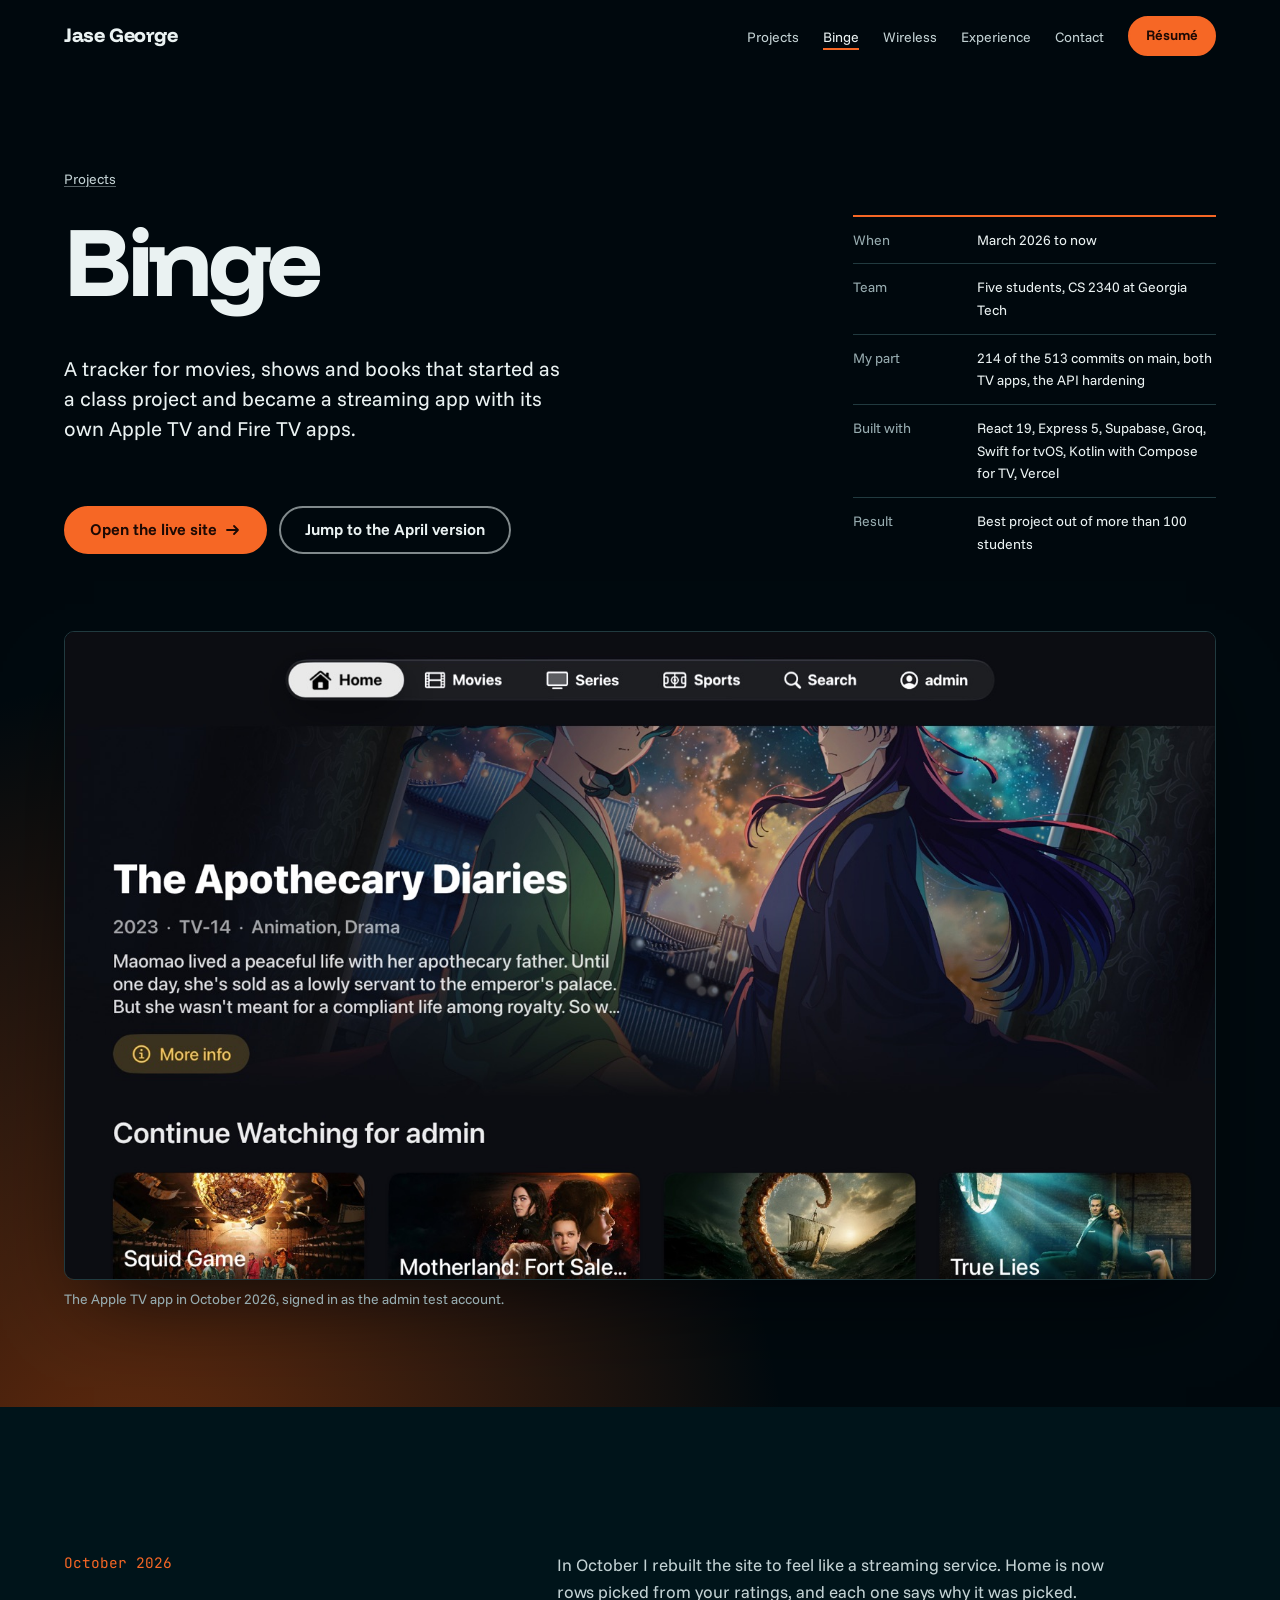
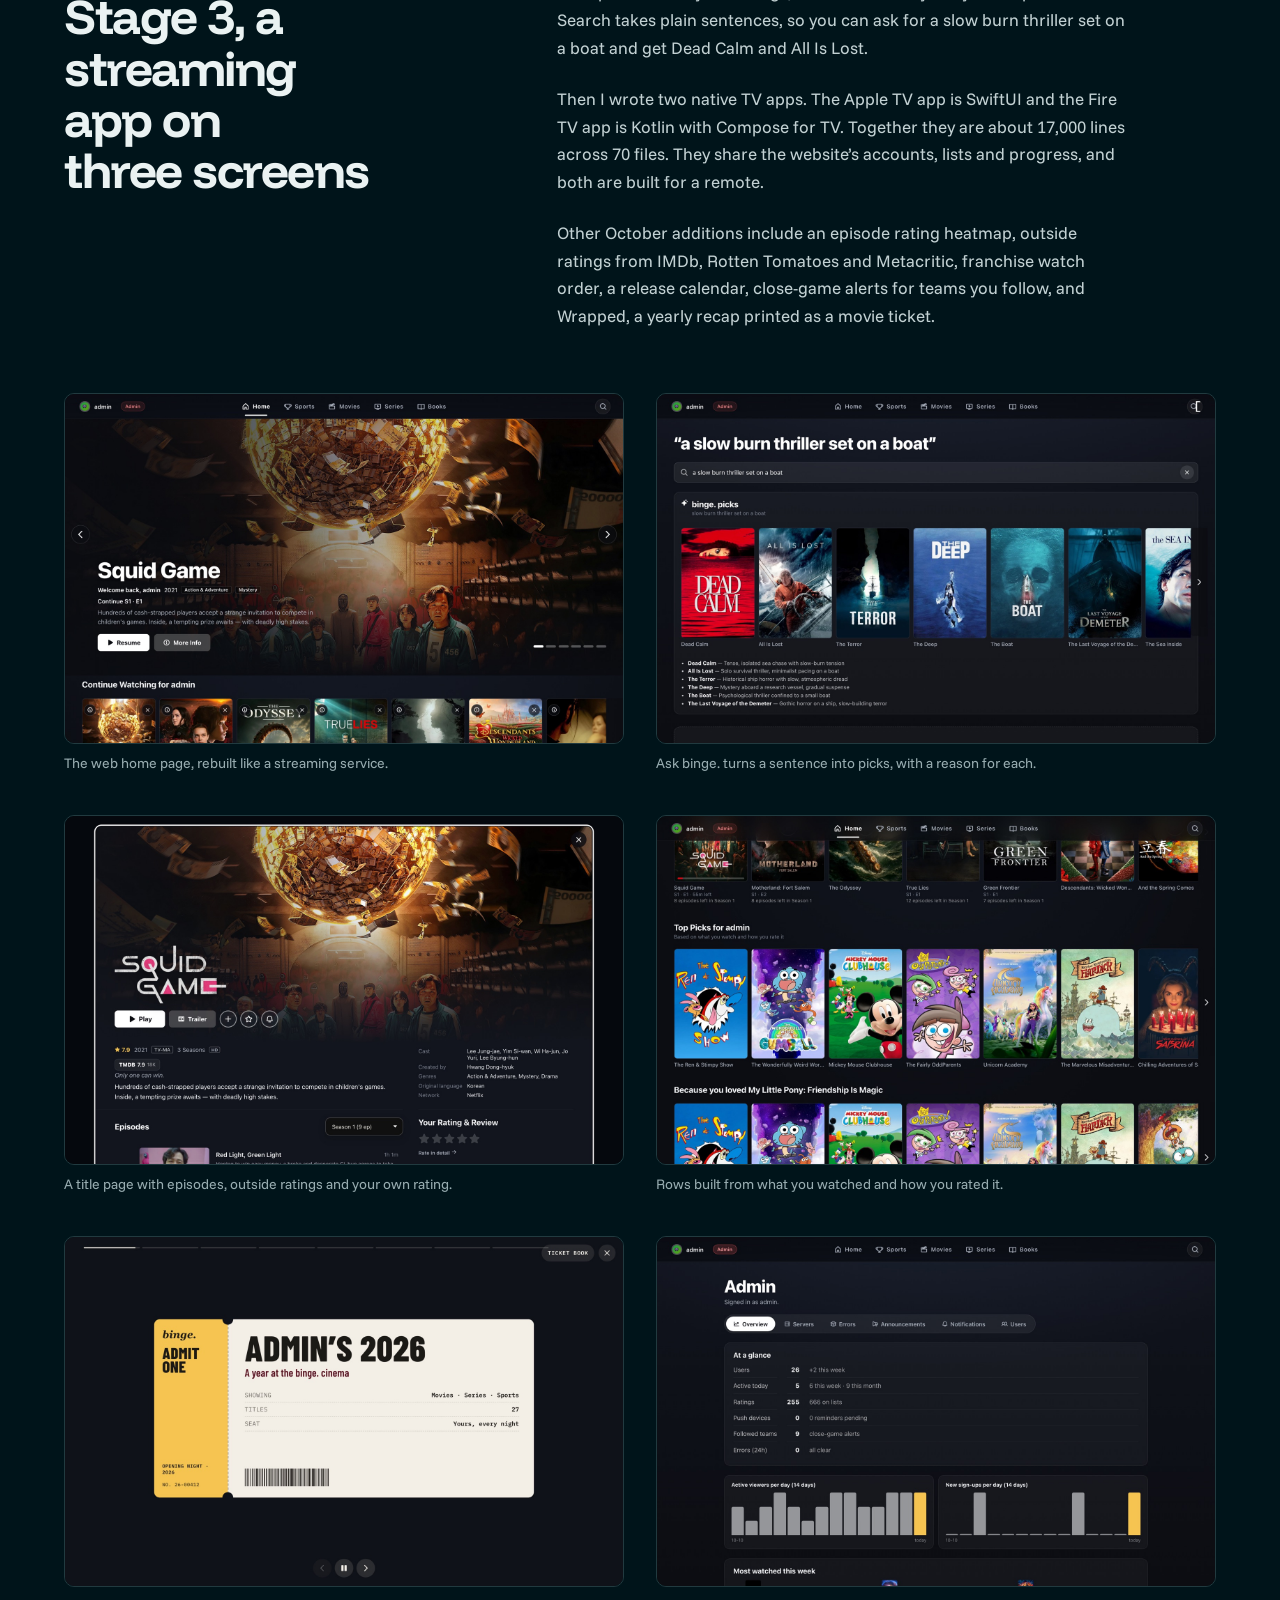
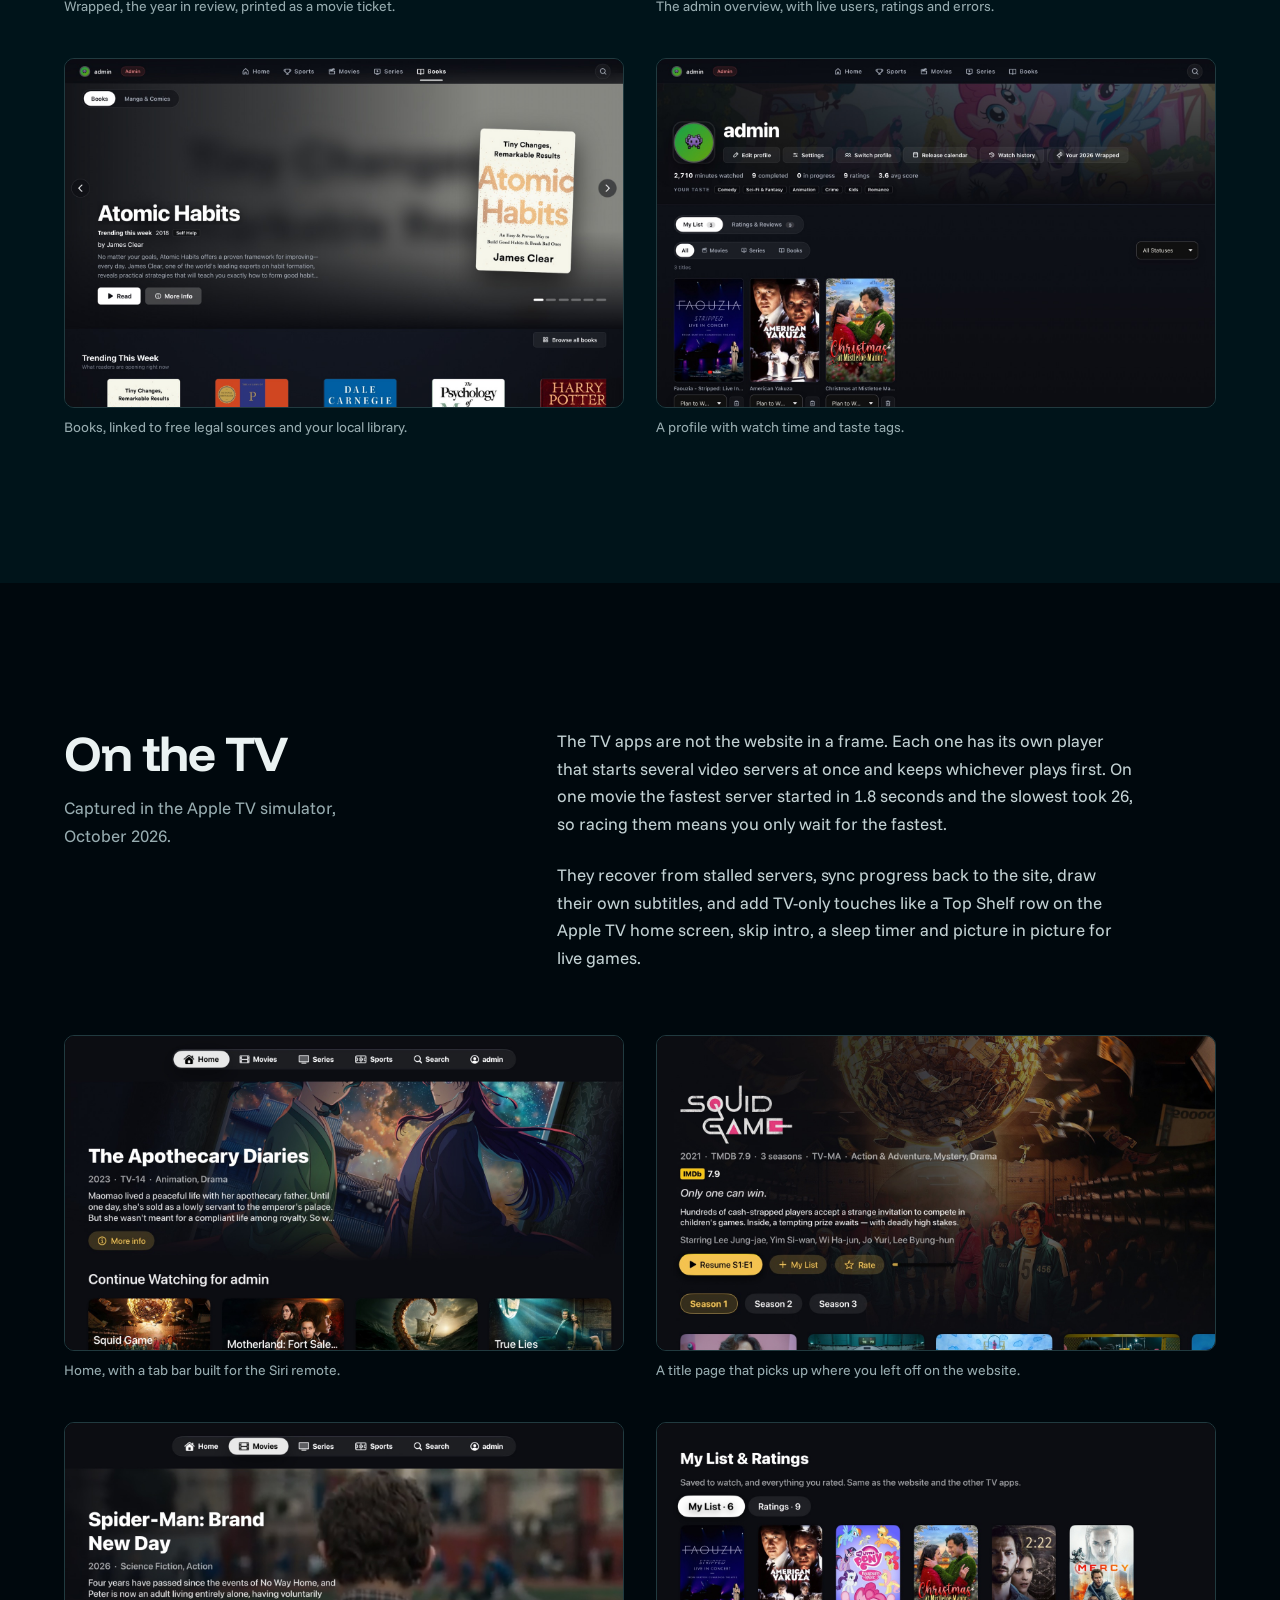
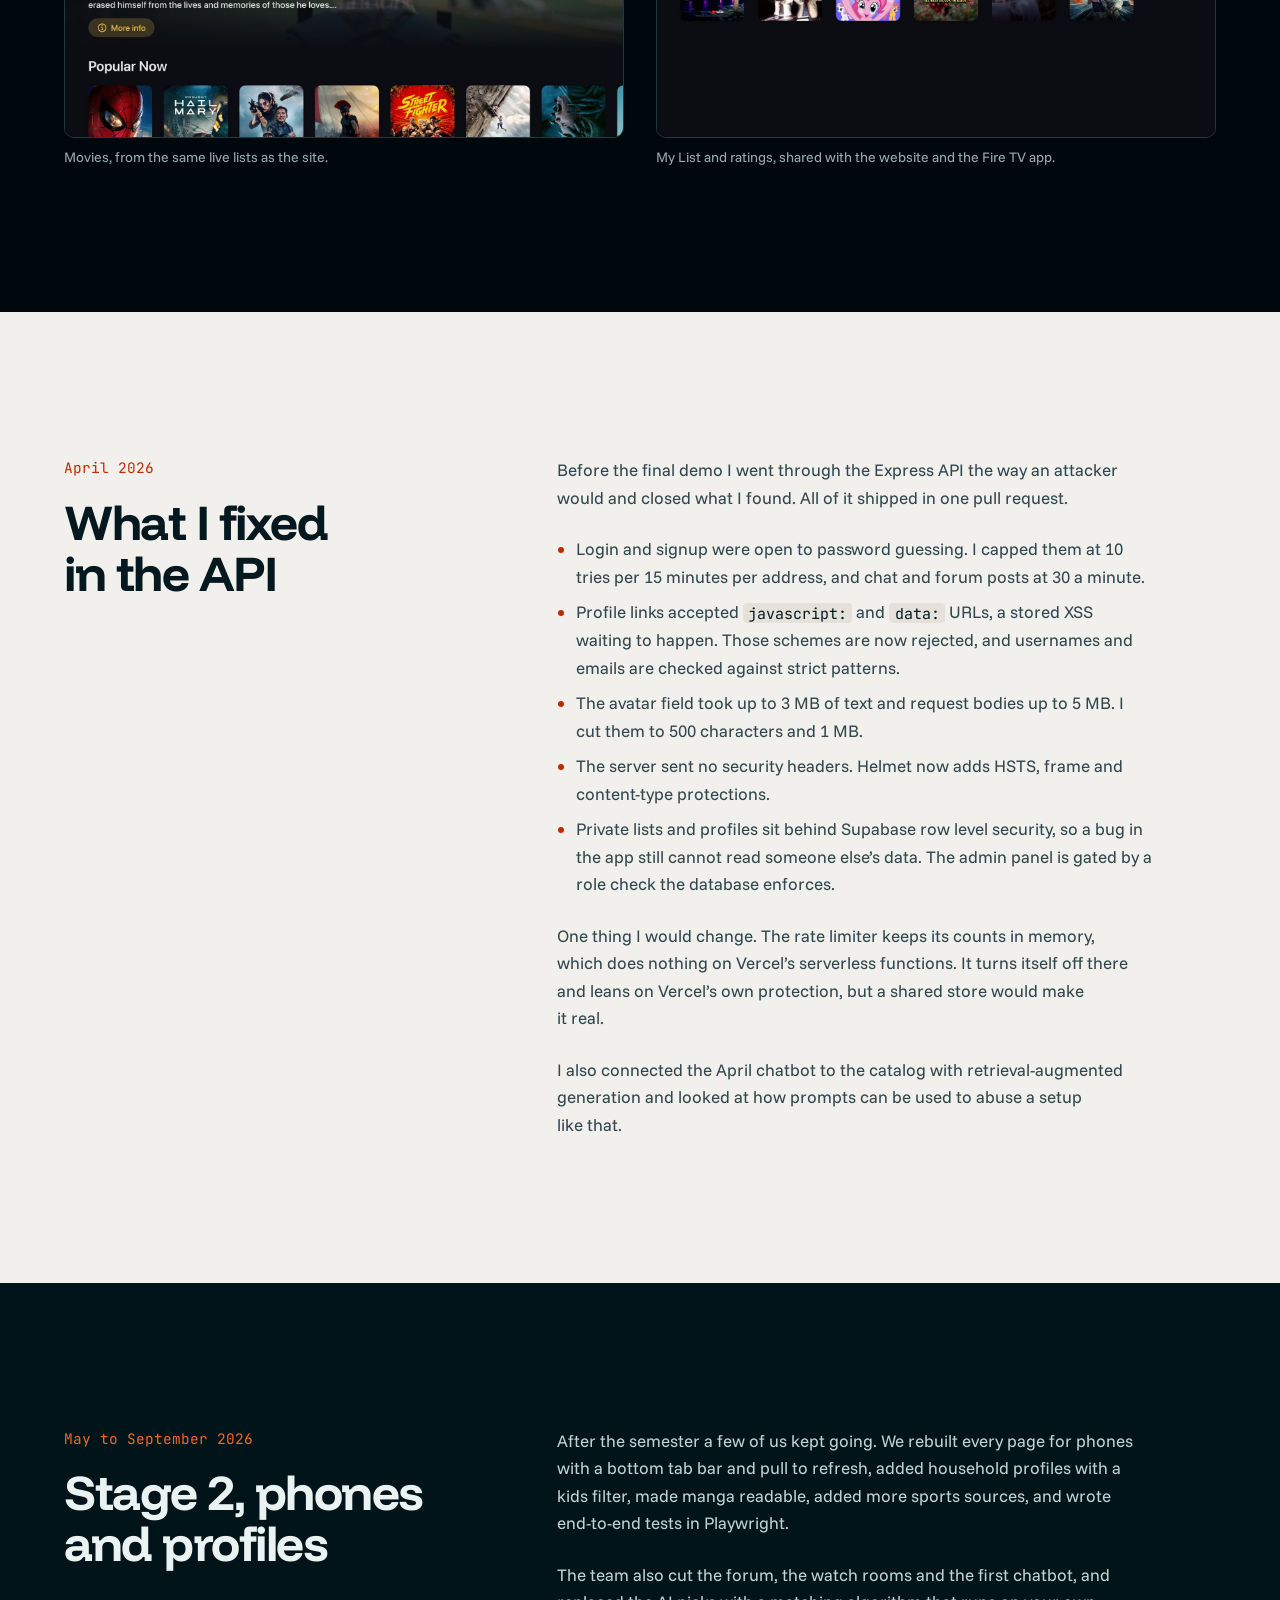
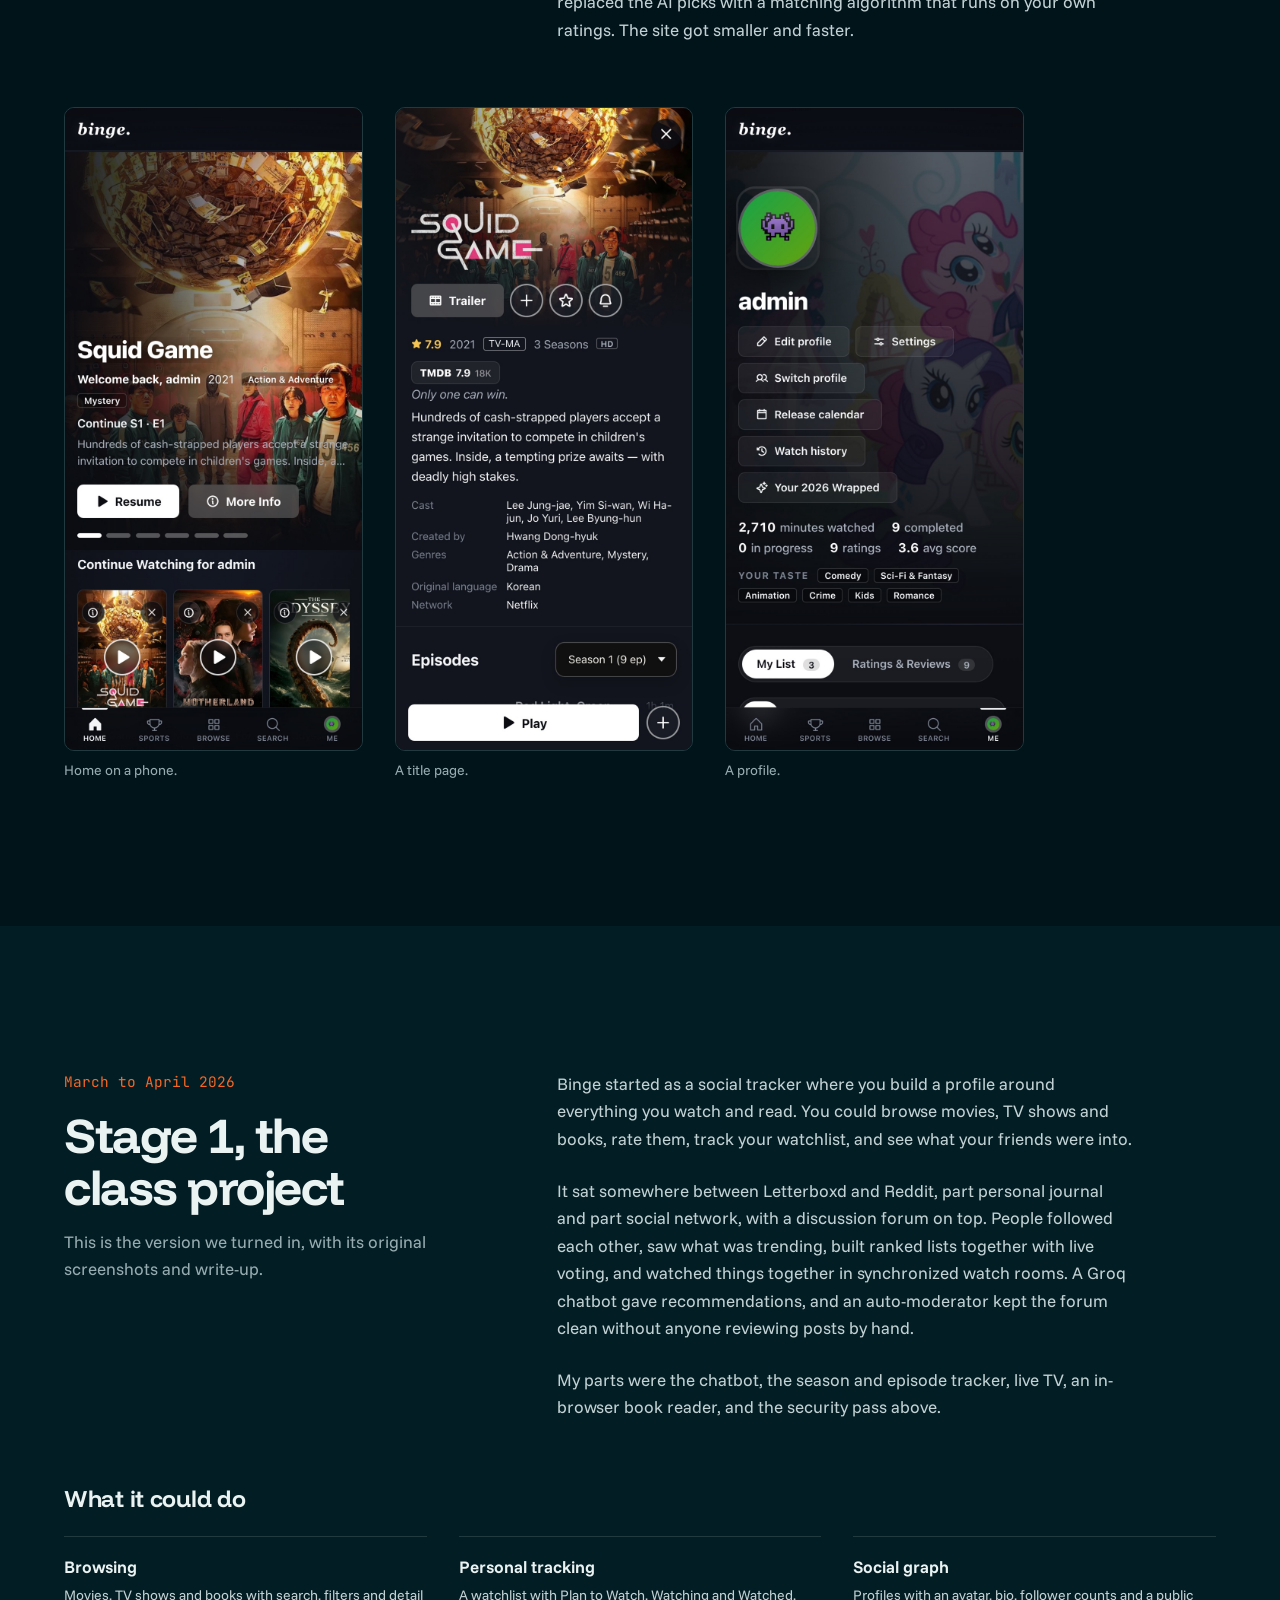
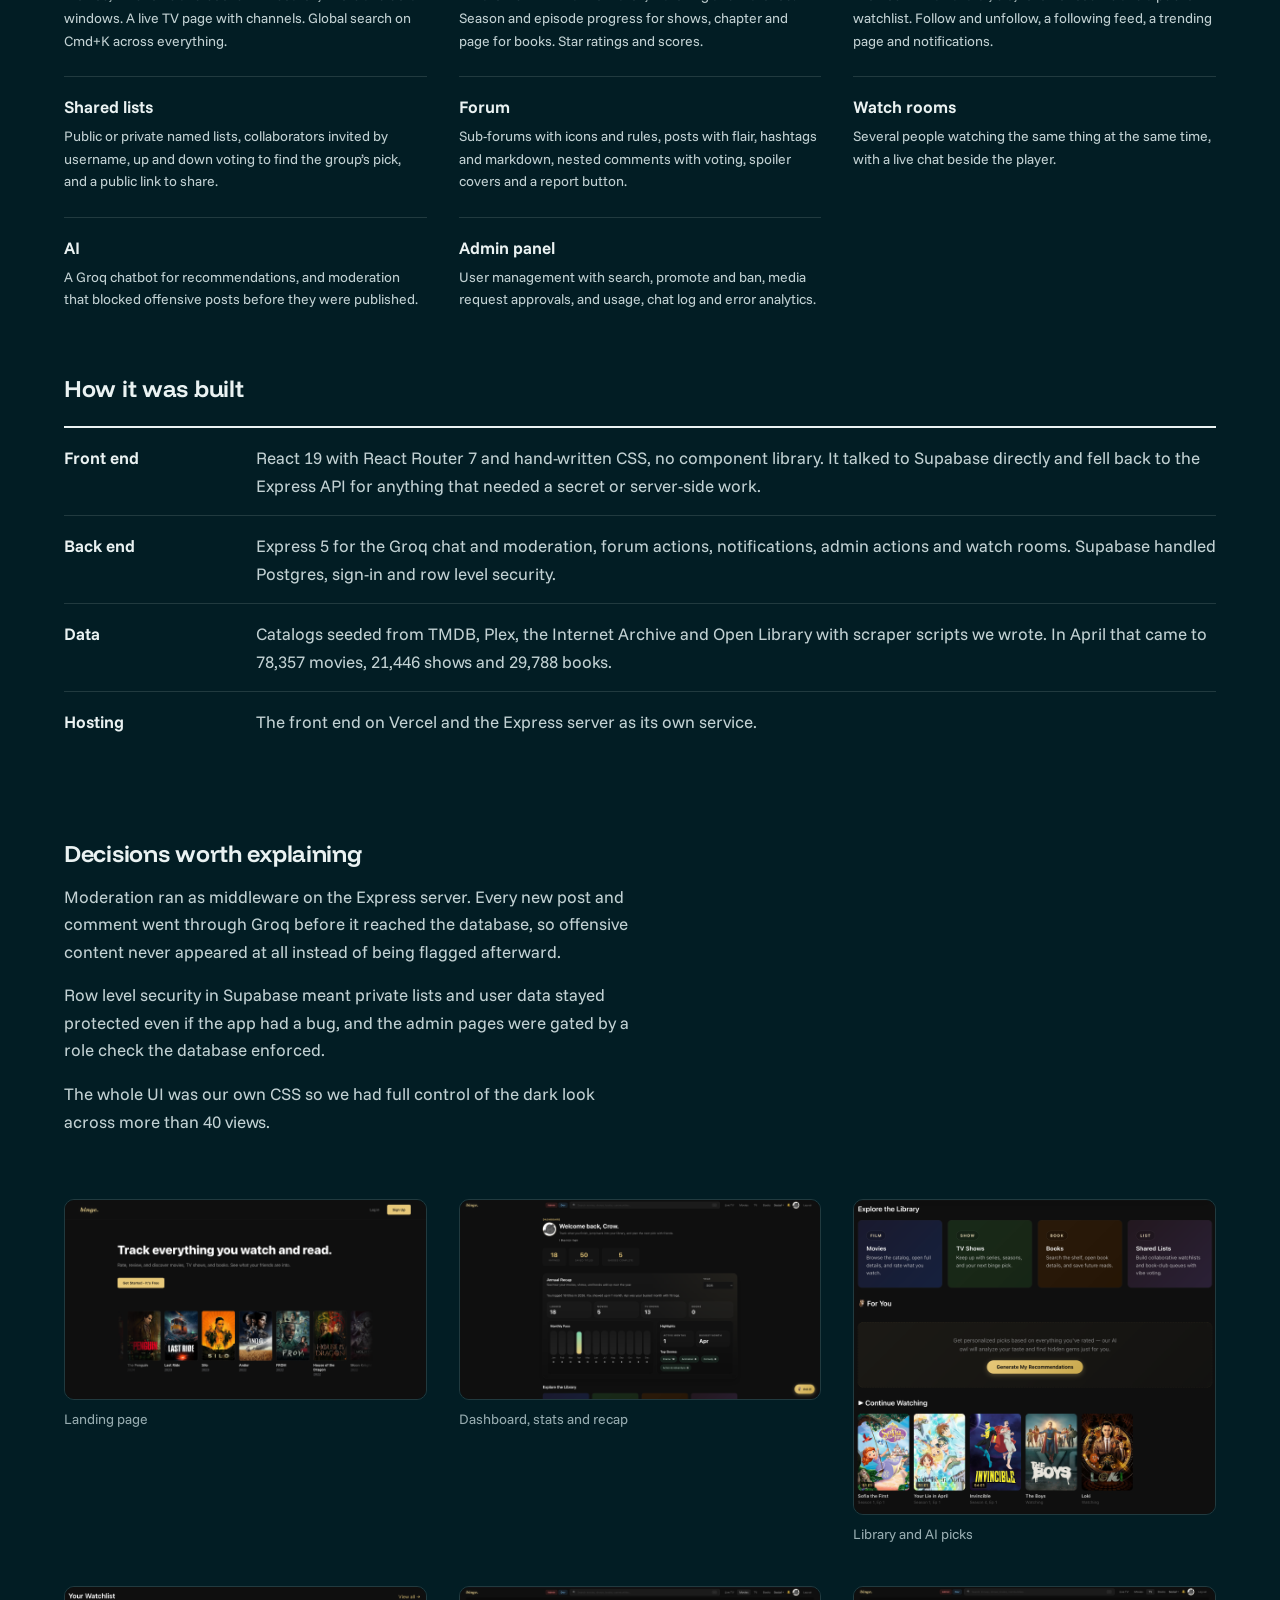
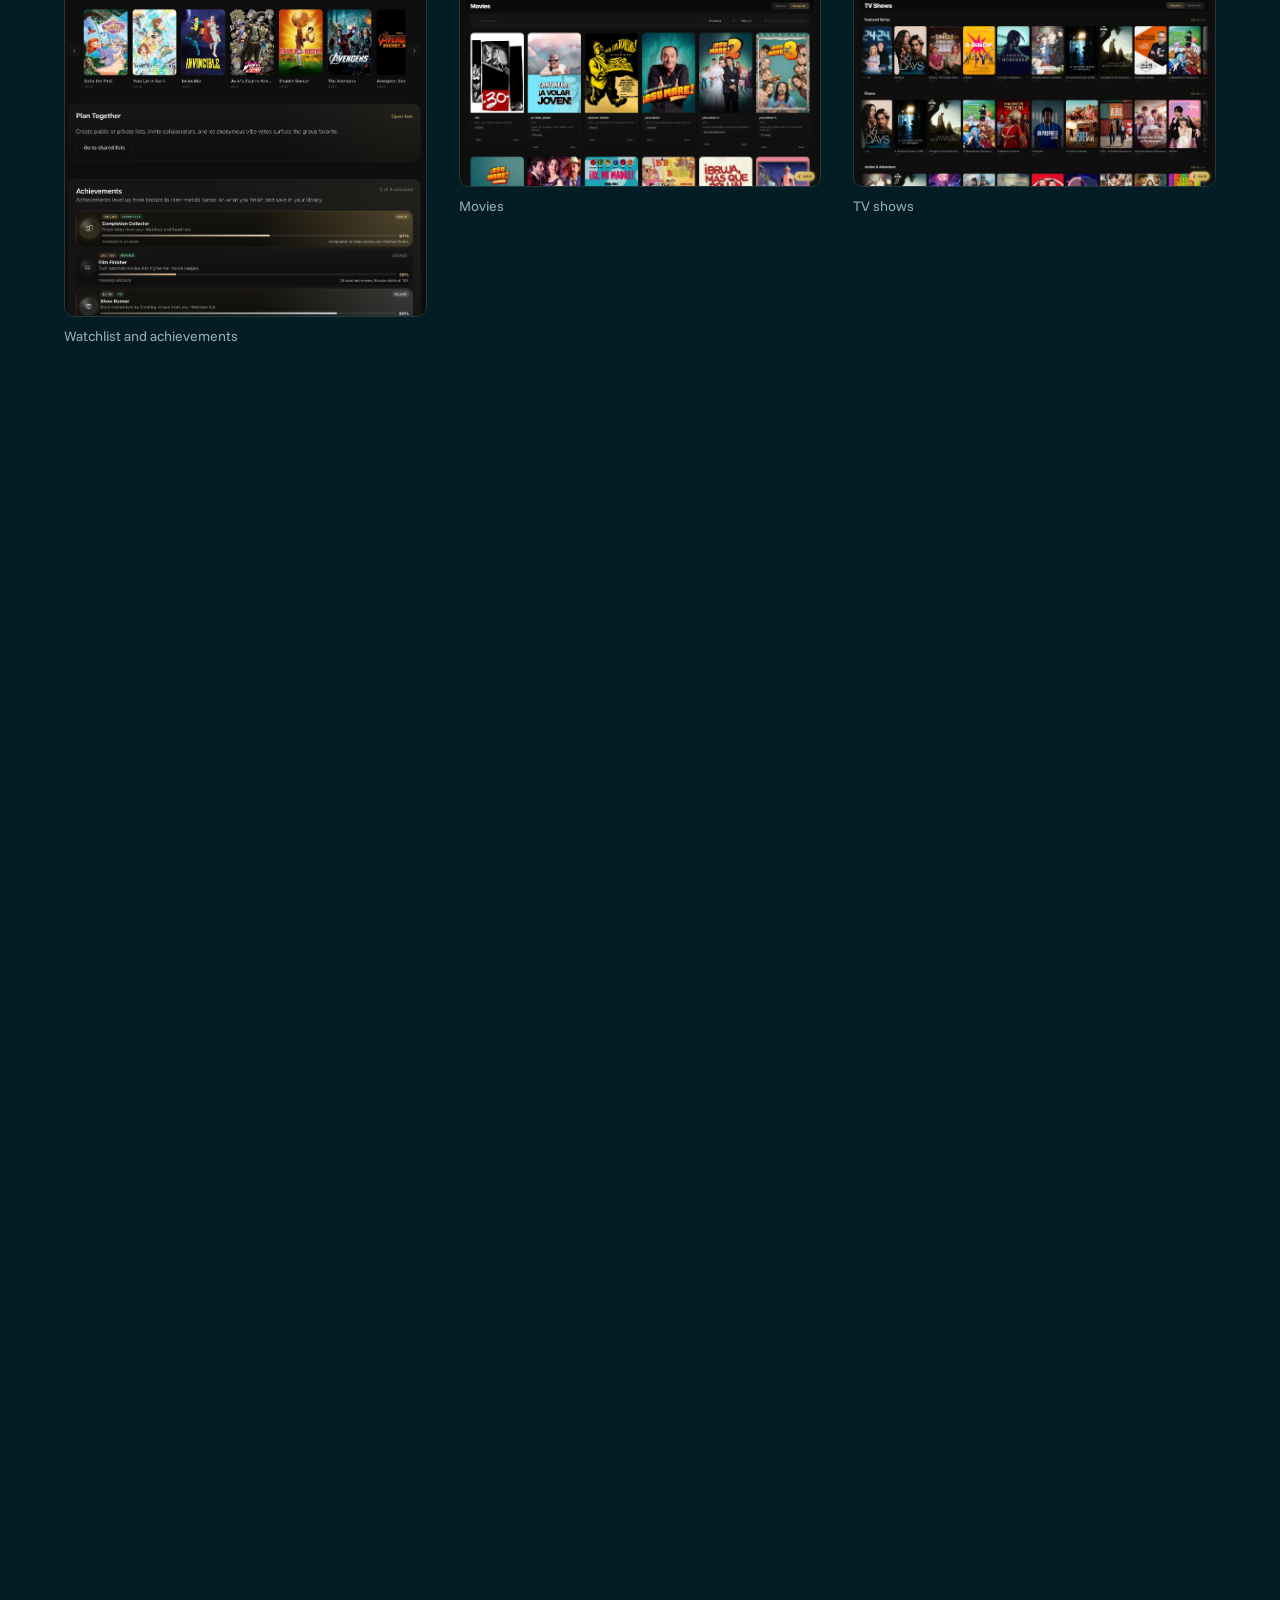
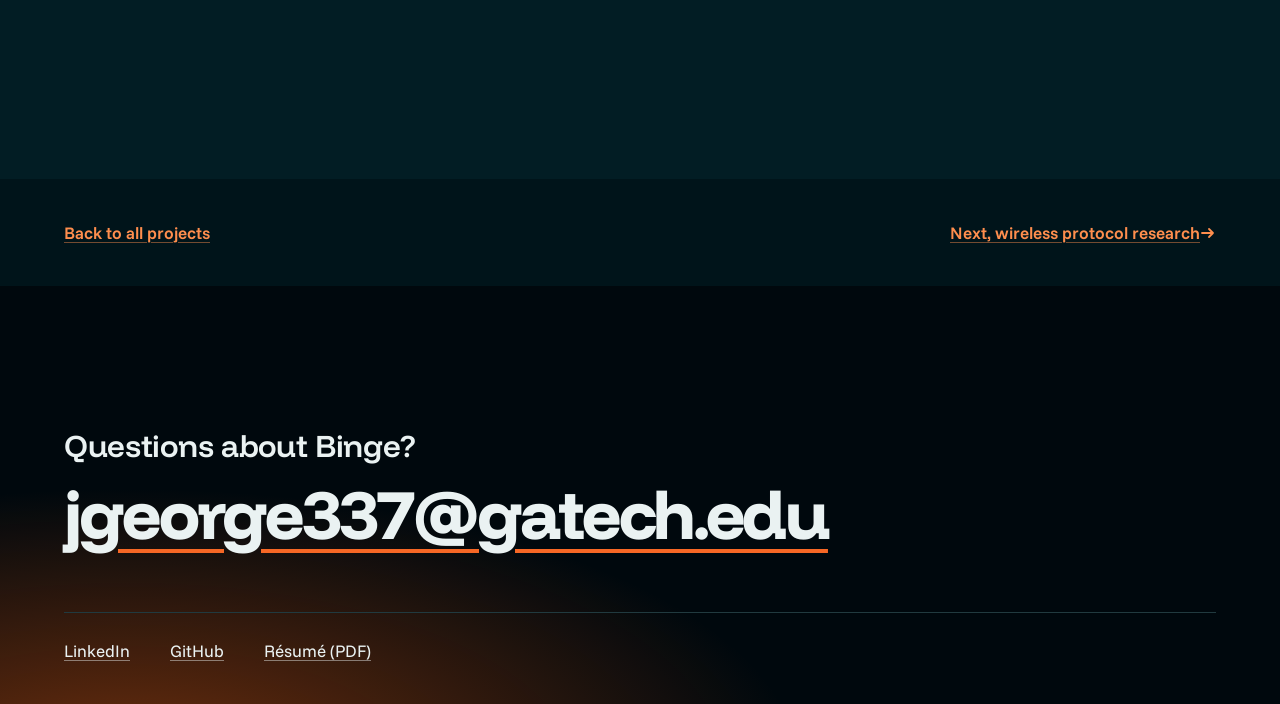
==== commit 3799fe43: "Redesign site, add Binge stages with new screenshots, add wireless research page" ====
--- a/projects/binge.html
+++ b/projects/binge.html
@@ -5,101 +5,112 @@
   <meta name="viewport" content="width=device-width, initial-scale=1.0" />
   <title>Binge, a case study by Jase George</title>
   <meta name="description" content="How Binge grew from a CS 2340 class project into a streaming tracker with native Apple TV and Fire TV apps, told in three stages with screenshots." />
+  <script>document.documentElement.classList.add('js')</script>
   <link rel="preconnect" href="https://fonts.googleapis.com" />
   <link rel="preconnect" href="https://fonts.gstatic.com" crossorigin />
-  <link href="https://fonts.googleapis.com/css2?family=Funnel+Display:wght@500;600;700;800&family=Funnel+Sans:wght@400;500;600&family=JetBrains+Mono:wght@400;500&display=swap" rel="stylesheet" />
+  <link href="https://fonts.googleapis.com/css2?family=Funnel+Display:wght@500;600;700;800&family=Funnel+Sans:wght@400;500;600;700&family=JetBrains+Mono:wght@400;500&display=swap" rel="stylesheet" />
   <link rel="stylesheet" href="../assets/site.css" />
+  <script src="../assets/site.js" defer></script>
 </head>
 <body>
 
-  <header class="is-field">
-    <nav class="container site-top" aria-label="Site">
+  <nav class="nav" aria-label="Site">
+    <div class="container">
       <a class="wordmark" href="../index.html">Jase George</a>
       <ul>
-        <li><a href="../index.html#work">Work</a></li>
+        <li><a href="../index.html#work">Projects</a></li>
         <li><a href="binge.html" aria-current="page">Binge</a></li>
-        <li><a href="wireless.html">Wireless research</a></li>
+        <li><a href="wireless.html">Wireless</a></li>
         <li><a href="../index.html#experience">Experience</a></li>
-        <li><a href="../Jase_George_Resume.pdf">Résumé (PDF)</a></li>
+        <li><a href="../index.html#contact">Contact</a></li>
+        <li class="keep"><a class="btn is-small" href="../Jase_George_Resume.pdf">Résumé</a></li>
       </ul>
-    </nav>
+    </div>
+  </nav>
+
+  <header class="page-hero">
     <div class="container page-head">
+      <p class="crumb"><a href="../index.html#work">Projects</a></p>
       <h1>Binge</h1>
       <p class="lede">A tracker for movies, shows and books that started as a class project and became a streaming app with its own Apple TV and Fire TV apps.</p>
       <div class="actions">
-        <a class="btn" href="https://binge-26.vercel.app">Open the live site</a>
-        <a class="btn is-plain" href="#stage-1">Jump to the April version</a>
+        <a class="btn" href="https://binge-26.vercel.app">Open the live site<svg class="arrow" aria-hidden="true" viewBox="0 0 16 16" width="16" height="16"><path d="M2 8h11M9 4l4 4-4 4" fill="none" stroke="currentColor" stroke-width="1.8" stroke-linecap="round" stroke-linejoin="round"/></svg></a>
+        <a class="btn is-ghost" href="#stage-1">Jump to the April version</a>
       </div>
       <dl class="facts">
         <div><dt>When</dt><dd>March 2026 to now</dd></div>
         <div><dt>Team</dt><dd>Five students, CS 2340 at Georgia Tech</dd></div>
         <div><dt>My part</dt><dd>214 of the 513 commits on main, both TV apps, the API hardening</dd></div>
-        <div><dt>Built with</dt><dd>React 19, Express, Supabase, Swift for tvOS, Kotlin with Compose for TV</dd></div>
+        <div><dt>Built with</dt><dd>React 19, Express 5, Supabase, Groq, Swift for tvOS, Kotlin with Compose for TV, Vercel</dd></div>
         <div><dt>Result</dt><dd>Best project out of more than 100 students</dd></div>
       </dl>
     </div>
     <div class="container lead-wrap">
-      <figure class="shot is-lead">
-        <img src="../images/binge/oct-2026/web-home.jpg" width="1600" height="1000" alt="The Binge home page in October 2026, with a Squid Game banner and a Continue Watching row" fetchpriority="high" />
-        <figcaption>The home page in October 2026, signed in as the admin test account.</figcaption>
+      <figure class="shot is-lead reveal">
+        <img src="../images/binge/oct-2026/tv-home.jpg" width="1600" height="900" alt="The Binge Apple TV home screen with a tab bar, a banner for The Apothecary Diaries and a Continue Watching row" fetchpriority="high" />
+        <figcaption>The Apple TV app in October 2026, signed in as the admin test account.</figcaption>
       </figure>
     </div>
   </header>
 
   <main>
-    <section class="band is-paper" aria-labelledby="s3-h">
-      <div class="container chapter">
-        <div class="side">
+    <section class="band" aria-labelledby="s3-h">
+      <div class="container chapter">
+        <div class="side reveal">
           <time>October 2026</time>
           <h2 id="s3-h">Stage 3, a streaming app on three screens</h2>
         </div>
-        <div class="main prose">
-          <p>In October I rebuilt the site to feel like a streaming service. Home is now rows picked from your ratings, each one saying why it was picked. Search takes plain sentences, so you can ask for a slow burn thriller set on a boat and get Dead Calm and All Is Lost.</p>
+        <div class="main prose reveal">
+          <p>In October I rebuilt the site to feel like a streaming service. Home is now rows picked from your ratings, and each one says why it was picked. Search takes plain sentences, so you can ask for a slow burn thriller set on a boat and get Dead Calm and All Is Lost.</p>
           <p>Then I wrote two native TV apps. The Apple TV app is SwiftUI and the Fire TV app is Kotlin with Compose for TV. Together they are about 17,000 lines across 70 files. They share the website’s accounts, lists and progress, and both are built for a remote.</p>
+          <p>Other October additions include an episode rating heatmap, outside ratings from IMDb, Rotten Tomatoes and Metacritic, franchise watch order, a release calendar, close-game alerts for teams you follow, and Wrapped, a yearly recap printed as a movie ticket.</p>
         </div>
         <ul class="gallery full">
-          <li><figure class="shot"><img src="../images/binge/oct-2026/web-ask.jpg" alt="Ask binge. returning seven film picks for a slow burn thriller set on a boat, each with a one-line reason" loading="lazy" /><figcaption>Ask binge. turns a sentence into picks, with a reason for each.</figcaption></figure></li>
-          <li><figure class="shot"><img src="../images/binge/oct-2026/web-title.jpg" alt="The Squid Game title page with episodes, cast, ratings and a rating panel" loading="lazy" /><figcaption>A title page with episodes, outside ratings and your own rating.</figcaption></figure></li>
-          <li><figure class="shot"><img src="../images/binge/oct-2026/web-rows.jpg" alt="Home rows titled Top Picks for admin and Because you loved My Little Pony" loading="lazy" /><figcaption>Rows built from what you watched and how you rated it.</figcaption></figure></li>
-          <li><figure class="shot"><img src="../images/binge/oct-2026/web-wrapped.jpg" alt="A yearly recap styled as a movie ticket reading ADMIN'S 2026, A year at the binge. cinema" loading="lazy" /><figcaption>Wrapped, the year in review, printed as a movie ticket.</figcaption></figure></li>
-          <li><figure class="shot"><img src="../images/binge/oct-2026/web-admin.jpg" alt="The admin overview with user, rating and error counts and two bar charts of daily activity" loading="lazy" /><figcaption>The admin overview, with live users, ratings and errors.</figcaption></figure></li>
-          <li><figure class="shot"><img src="../images/binge/oct-2026/web-books.jpg" alt="The Books page with Atomic Habits in the banner and a Trending This Week row" loading="lazy" /><figcaption>Books, linked to free legal sources and your local library.</figcaption></figure></li>
-        </ul>
-      </div>
-    </section>
-
-    <section class="band is-night" id="tv" aria-labelledby="tv-h">
-      <div class="container chapter">
-        <div class="side">
+          <li class="reveal"><figure class="shot"><img src="../images/binge/oct-2026/web-home.jpg" alt="The Binge web home page with a Squid Game banner and a Continue Watching row" loading="lazy" /><figcaption>The web home page, rebuilt like a streaming service.</figcaption></figure></li>
+          <li class="reveal"><figure class="shot"><img src="../images/binge/oct-2026/web-ask.jpg" alt="Ask binge. returning seven film picks for a slow burn thriller set on a boat, each with a one-line reason" loading="lazy" /><figcaption>Ask binge. turns a sentence into picks, with a reason for each.</figcaption></figure></li>
+          <li class="reveal"><figure class="shot"><img src="../images/binge/oct-2026/web-title.jpg" alt="The Squid Game title page with episodes, cast, ratings and a rating panel" loading="lazy" /><figcaption>A title page with episodes, outside ratings and your own rating.</figcaption></figure></li>
+          <li class="reveal"><figure class="shot"><img src="../images/binge/oct-2026/web-rows.jpg" alt="Home rows titled Top Picks for admin and Because you loved My Little Pony" loading="lazy" /><figcaption>Rows built from what you watched and how you rated it.</figcaption></figure></li>
+          <li class="reveal"><figure class="shot"><img src="../images/binge/oct-2026/web-wrapped.jpg" alt="A yearly recap styled as a movie ticket reading ADMIN’S 2026, A year at the binge. cinema" loading="lazy" /><figcaption>Wrapped, the year in review, printed as a movie ticket.</figcaption></figure></li>
+          <li class="reveal"><figure class="shot"><img src="../images/binge/oct-2026/web-admin.jpg" alt="The admin overview with user, rating and error counts and two bar charts of daily activity" loading="lazy" /><figcaption>The admin overview, with live users, ratings and errors.</figcaption></figure></li>
+          <li class="reveal"><figure class="shot"><img src="../images/binge/oct-2026/web-books.jpg" alt="The Books page with Atomic Habits in the banner and a Trending This Week row" loading="lazy" /><figcaption>Books, linked to free legal sources and your local library.</figcaption></figure></li>
+          <li class="reveal"><figure class="shot"><img src="../images/binge/oct-2026/web-profile.jpg" alt="A profile page with minutes watched, ratings and taste tags" loading="lazy" /><figcaption>A profile with watch time and taste tags.</figcaption></figure></li>
+        </ul>
+      </div>
+    </section>
+
+    <section class="band is-deep" id="tv" aria-labelledby="tv-h">
+      <div class="container chapter">
+        <div class="side reveal">
           <h2 id="tv-h">On the TV</h2>
           <p class="quiet">Captured in the Apple TV simulator, October 2026.</p>
         </div>
-        <div class="main prose">
-          <p>The TV apps are not the website in a frame. Each one has its own player that starts several video servers at once and keeps whichever plays first. On one movie the fastest server started in 1.8 seconds and the slowest took 26, so racing them means you only wait for the fastest. They recover from stalled servers, sync progress back to the site, and draw their own subtitles.</p>
+        <div class="main prose reveal">
+          <p>The TV apps are not the website in a frame. Each one has its own player that starts several video servers at once and keeps whichever plays first. On one movie the fastest server started in 1.8 seconds and the slowest took 26, so racing them means you only wait for the fastest.</p>
+          <p>They recover from stalled servers, sync progress back to the site, draw their own subtitles, and add TV-only touches like a Top Shelf row on the Apple TV home screen, skip intro, a sleep timer and picture in picture for live games.</p>
         </div>
         <ul class="gallery full">
-          <li><figure class="shot"><img src="../images/binge/oct-2026/tv-home.jpg" width="1600" height="900" alt="The Apple TV home screen with a tab bar, a banner for The Apothecary Diaries and a Continue Watching row" loading="lazy" /><figcaption>Home on Apple TV, with a tab bar built for the Siri remote.</figcaption></figure></li>
-          <li><figure class="shot"><img src="../images/binge/oct-2026/tv-title.jpg" width="1600" height="900" alt="The Squid Game title page on Apple TV with Resume S1:E1, My List and Rate buttons and season tabs" loading="lazy" /><figcaption>A title page that picks up where you left off on the website.</figcaption></figure></li>
-          <li><figure class="shot"><img src="../images/binge/oct-2026/tv-movies.jpg" width="1600" height="900" alt="The Movies tab on Apple TV with a Spider-Man banner and a Popular Now row" loading="lazy" /><figcaption>Movies, from the same live lists as the site.</figcaption></figure></li>
-          <li><figure class="shot"><img src="../images/binge/oct-2026/tv-library.jpg" width="1600" height="900" alt="My List and Ratings on Apple TV with six saved titles" loading="lazy" /><figcaption>My List and ratings, shared with the website and the Fire TV app.</figcaption></figure></li>
-        </ul>
-      </div>
-    </section>
-
-    <section class="band is-well" id="security" aria-labelledby="sec-h">
-      <div class="container chapter">
-        <div class="side">
+          <li class="reveal"><figure class="shot"><img src="../images/binge/oct-2026/tv-home.jpg" width="1600" height="900" alt="The Apple TV home screen" loading="lazy" /><figcaption>Home, with a tab bar built for the Siri remote.</figcaption></figure></li>
+          <li class="reveal"><figure class="shot"><img src="../images/binge/oct-2026/tv-title.jpg" width="1600" height="900" alt="The Squid Game title page on Apple TV with Resume S1:E1, My List and Rate buttons and season tabs" loading="lazy" /><figcaption>A title page that picks up where you left off on the website.</figcaption></figure></li>
+          <li class="reveal"><figure class="shot"><img src="../images/binge/oct-2026/tv-movies.jpg" width="1600" height="900" alt="The Movies tab on Apple TV with a Spider-Man banner and a Popular Now row" loading="lazy" /><figcaption>Movies, from the same live lists as the site.</figcaption></figure></li>
+          <li class="reveal"><figure class="shot"><img src="../images/binge/oct-2026/tv-library.jpg" width="1600" height="900" alt="My List and Ratings on Apple TV with six saved titles" loading="lazy" /><figcaption>My List and ratings, shared with the website and the Fire TV app.</figcaption></figure></li>
+        </ul>
+      </div>
+    </section>
+
+    <section class="band is-bone" id="security" aria-labelledby="sec-h">
+      <div class="container chapter">
+        <div class="side reveal">
           <time>April 2026</time>
           <h2 id="sec-h">What I fixed in the API</h2>
         </div>
-        <div class="main prose">
+        <div class="main prose reveal">
           <p>Before the final demo I went through the Express API the way an attacker would and closed what I found. All of it shipped in one pull request.</p>
           <ul>
             <li>Login and signup were open to password guessing. I capped them at 10 tries per 15 minutes per address, and chat and forum posts at 30 a minute.</li>
             <li>Profile links accepted <code>javascript:</code> and <code>data:</code> URLs, a stored XSS waiting to happen. Those schemes are now rejected, and usernames and emails are checked against strict patterns.</li>
             <li>The avatar field took up to 3 MB of text and request bodies up to 5 MB. I cut them to 500 characters and 1 MB.</li>
             <li>The server sent no security headers. Helmet now adds HSTS, frame and content-type protections.</li>
-            <li>Private lists and profiles sit behind Supabase row level security, so a bug in the app still cannot read someone else’s data.</li>
+            <li>Private lists and profiles sit behind Supabase row level security, so a bug in the app still cannot read someone else’s data. The admin panel is gated by a role check the database enforces.</li>
           </ul>
           <p>One thing I would change. The rate limiter keeps its counts in memory, which does nothing on Vercel’s serverless functions. It turns itself off there and leans on Vercel’s own protection, but a shared store would make it real.</p>
           <p>I also connected the April chatbot to the catalog with retrieval-augmented generation and looked at how prompts can be used to abuse a setup like that.</p>
@@ -107,68 +118,97 @@
       </div>
     </section>
 
-    <section class="band is-paper" aria-labelledby="s2-h">
-      <div class="container chapter">
-        <div class="side">
+    <section class="band" aria-labelledby="s2-h">
+      <div class="container chapter">
+        <div class="side reveal">
           <time>May to September 2026</time>
           <h2 id="s2-h">Stage 2, phones and profiles</h2>
         </div>
-        <div class="main prose">
-          <p>After the semester a few of us kept going. We rebuilt every page for phones with a bottom tab bar and pull to refresh, added household profiles with a kids filter, and wrote end-to-end tests in Playwright.</p>
+        <div class="main prose reveal">
+          <p>After the semester a few of us kept going. We rebuilt every page for phones with a bottom tab bar and pull to refresh, added household profiles with a kids filter, made manga readable, added more sports sources, and wrote end-to-end tests in Playwright.</p>
           <p>The team also cut the forum, the watch rooms and the first chatbot, and replaced the AI picks with a matching algorithm that runs on your own ratings. The site got smaller and faster.</p>
         </div>
         <ul class="gallery is-phones full">
-          <li><figure class="shot"><img src="../images/binge/oct-2026/phone-home.jpg" alt="Binge home screen on a phone with a bottom tab bar" loading="lazy" /><figcaption>Home on a phone.</figcaption></figure></li>
-          <li><figure class="shot"><img src="../images/binge/oct-2026/phone-title.jpg" alt="A show's page on a phone with a Play button pinned to the bottom" loading="lazy" /><figcaption>A title page.</figcaption></figure></li>
-          <li><figure class="shot"><img src="../images/binge/oct-2026/phone-profile.jpg" alt="A profile on a phone with minutes watched and taste tags" loading="lazy" /><figcaption>A profile.</figcaption></figure></li>
-        </ul>
-      </div>
-    </section>
-
-    <section class="band is-well" id="stage-1" aria-labelledby="s1-h">
-      <div class="container chapter">
-        <div class="side">
+          <li class="reveal"><figure class="shot"><img src="../images/binge/oct-2026/phone-home.jpg" alt="Binge home screen on a phone with a bottom tab bar" loading="lazy" /><figcaption>Home on a phone.</figcaption></figure></li>
+          <li class="reveal"><figure class="shot"><img src="../images/binge/oct-2026/phone-title.jpg" alt="A show’s page on a phone with a Play button pinned to the bottom" loading="lazy" /><figcaption>A title page.</figcaption></figure></li>
+          <li class="reveal"><figure class="shot"><img src="../images/binge/oct-2026/phone-profile.jpg" alt="A profile on a phone with minutes watched and taste tags" loading="lazy" /><figcaption>A profile.</figcaption></figure></li>
+        </ul>
+      </div>
+    </section>
+
+    <section class="band is-raised" id="stage-1" aria-labelledby="s1-h">
+      <div class="container chapter">
+        <div class="side reveal">
           <time>March to April 2026</time>
           <h2 id="s1-h">Stage 1, the class project</h2>
-          <p class="quiet">These are the screenshots from the version we turned in.</p>
-        </div>
-        <div class="main prose">
-          <p>The first Binge sat somewhere between Letterboxd and Reddit. You rated movies, shows and books, tracked what you were watching, followed friends, built shared lists with voting, and argued in a forum. Watch rooms let people watch the same thing together with a chat on the side.</p>
-          <p>My parts were the Groq chatbot, the season and episode tracker, live TV, an in-browser book reader, and the security pass above. The UI was all hand-written CSS with no component library.</p>
+          <p class="quiet">This is the version we turned in, with its original screenshots and write-up.</p>
+        </div>
+        <div class="main prose reveal">
+          <p>Binge started as a social tracker where you build a profile around everything you watch and read. You could browse movies, TV shows and books, rate them, track your watchlist, and see what your friends were into.</p>
+          <p>It sat somewhere between Letterboxd and Reddit, part personal journal and part social network, with a discussion forum on top. People followed each other, saw what was trending, built ranked lists together with live voting, and watched things together in synchronized watch rooms. A Groq chatbot gave recommendations, and an auto-moderator kept the forum clean without anyone reviewing posts by hand.</p>
+          <p>My parts were the chatbot, the season and episode tracker, live TV, an in-browser book reader, and the security pass above.</p>
+        </div>
+        <div class="full reveal">
+          <h3>What it could do</h3>
+          <ul class="features">
+            <li><strong>Browsing</strong><span>Movies, TV shows and books with search, filters and detail windows. A live TV page with channels. Global search on Cmd+K across everything.</span></li>
+            <li><strong>Personal tracking</strong><span>A watchlist with Plan to Watch, Watching and Watched. Season and episode progress for shows, chapter and page for books. Star ratings and scores.</span></li>
+            <li><strong>Social graph</strong><span>Profiles with an avatar, bio, follower counts and a public watchlist. Follow and unfollow, a following feed, a trending page and notifications.</span></li>
+            <li><strong>Shared lists</strong><span>Public or private named lists, collaborators invited by username, up and down voting to find the group’s pick, and a public link to share.</span></li>
+            <li><strong>Forum</strong><span>Sub-forums with icons and rules, posts with flair, hashtags and markdown, nested comments with voting, spoiler covers and a report button.</span></li>
+            <li><strong>Watch rooms</strong><span>Several people watching the same thing at the same time, with a live chat beside the player.</span></li>
+            <li><strong>AI</strong><span>A Groq chatbot for recommendations, and moderation that blocked offensive posts before they were published.</span></li>
+            <li><strong>Admin panel</strong><span>User management with search, promote and ban, media request approvals, and usage, chat log and error analytics.</span></li>
+          </ul>
+        </div>
+        <div class="full reveal">
+          <h3>How it was built</h3>
+          <dl class="dl">
+            <div><dt>Front end</dt><dd>React 19 with React Router 7 and hand-written CSS, no component library. It talked to Supabase directly and fell back to the Express API for anything that needed a secret or server-side work.</dd></div>
+            <div><dt>Back end</dt><dd>Express 5 for the Groq chat and moderation, forum actions, notifications, admin actions and watch rooms. Supabase handled Postgres, sign-in and row level security.</dd></div>
+            <div><dt>Data</dt><dd>Catalogs seeded from TMDB, Plex, the Internet Archive and Open Library with scraper scripts we wrote. In April that came to 78,357 movies, 21,446 shows and 29,788 books.</dd></div>
+            <div><dt>Hosting</dt><dd>The front end on Vercel and the Express server as its own service.</dd></div>
+          </dl>
+        </div>
+        <div class="full prose reveal">
+          <h3>Decisions worth explaining</h3>
+          <p>Moderation ran as middleware on the Express server. Every new post and comment went through Groq before it reached the database, so offensive content never appeared at all instead of being flagged afterward.</p>
+          <p>Row level security in Supabase meant private lists and user data stayed protected even if the app had a bug, and the admin pages were gated by a role check the database enforced.</p>
+          <p>The whole UI was our own CSS so we had full control of the dark look across more than 40 views.</p>
         </div>
         <ul class="gallery is-three full">
-          <li><figure class="shot"><img src="../images/binge/apr-2026/landing-page.png" alt="The April landing page" loading="lazy" /><figcaption>Landing page</figcaption></figure></li>
-          <li><figure class="shot"><img src="../images/binge/apr-2026/dashboard-stats-and-annual-recap.png" alt="Dashboard with stats and a yearly recap" loading="lazy" /><figcaption>Dashboard, stats and recap</figcaption></figure></li>
-          <li><figure class="shot"><img src="../images/binge/apr-2026/dashboard-explore-library-and-ai-recomme.png" alt="Dashboard with the library and AI picks" loading="lazy" /><figcaption>Library and AI picks</figcaption></figure></li>
-          <li><figure class="shot"><img src="../images/binge/apr-2026/dashboard-watchlist-and-achievements.png" alt="Dashboard with the watchlist and achievements" loading="lazy" /><figcaption>Watchlist and achievements</figcaption></figure></li>
-          <li><figure class="shot"><img src="../images/binge/apr-2026/movies-browser.png" alt="Movies browser" loading="lazy" /><figcaption>Movies</figcaption></figure></li>
-          <li><figure class="shot"><img src="../images/binge/apr-2026/tv-shows-browser.png" alt="TV shows browser" loading="lazy" /><figcaption>TV shows</figcaption></figure></li>
-          <li><figure class="shot"><img src="../images/binge/apr-2026/books-browser.png" alt="Books browser" loading="lazy" /><figcaption>Books</figcaption></figure></li>
-          <li><figure class="shot"><img src="../images/binge/apr-2026/live-tv-with-pluto-embed.png" alt="Live TV page with a channel guide" loading="lazy" /><figcaption>Live TV</figcaption></figure></li>
-          <li><figure class="shot"><img src="../images/binge/apr-2026/tv-show-detail-modal-with-radar-rating.png" alt="A show's detail window with a radar-chart rating" loading="lazy" /><figcaption>Show details and rating</figcaption></figure></li>
-          <li><figure class="shot"><img src="../images/binge/apr-2026/episode-player-with-season-and-episode-t.png" alt="Episode player with the season and episode tracker" loading="lazy" /><figcaption>Episode tracker</figcaption></figure></li>
-          <li><figure class="shot"><img src="../images/binge/apr-2026/user-profile-watchlist.png" alt="A user profile showing the watchlist" loading="lazy" /><figcaption>Profile, watchlist</figcaption></figure></li>
-          <li><figure class="shot"><img src="../images/binge/apr-2026/user-profile-ratings.png" alt="A user profile showing ratings" loading="lazy" /><figcaption>Profile, ratings</figcaption></figure></li>
-          <li><figure class="shot"><img src="../images/binge/apr-2026/following-feed.png" alt="The following feed" loading="lazy" /><figcaption>Following feed</figcaption></figure></li>
-          <li><figure class="shot"><img src="../images/binge/apr-2026/forum-community-sub-forum.png" alt="A forum community page" loading="lazy" /><figcaption>Forum</figcaption></figure></li>
-          <li><figure class="shot"><img src="../images/binge/apr-2026/watch-together-room-lobby.png" alt="The watch room lobby" loading="lazy" /><figcaption>Watch rooms</figcaption></figure></li>
-          <li><figure class="shot"><img src="../images/binge/apr-2026/ai-media-assistant-chatbot.png" alt="The AI media assistant chatbot" loading="lazy" /><figcaption>The chatbot</figcaption></figure></li>
-          <li><figure class="shot"><img src="../images/binge/apr-2026/admin-panel-control-center.png" alt="Admin control center" loading="lazy" /><figcaption>Admin control center</figcaption></figure></li>
-          <li><figure class="shot"><img src="../images/binge/apr-2026/admin-usage-logs-and-performance-analyti.png" alt="Admin usage logs and performance charts" loading="lazy" /><figcaption>Admin analytics</figcaption></figure></li>
-          <li><figure class="shot"><img src="../images/binge/apr-2026/developer-lab.png" alt="The developer lab page" loading="lazy" /><figcaption>Developer lab</figcaption></figure></li>
-          <li><figure class="shot"><img src="../images/binge/apr-2026/account-creation-onboarding.png" alt="Account creation" loading="lazy" /><figcaption>Sign up</figcaption></figure></li>
-          <li><figure class="shot"><img src="../images/binge/apr-2026/mobile-navigation-menu.png" alt="The April mobile menu" loading="lazy" /><figcaption>The April mobile menu</figcaption></figure></li>
+          <li class="reveal"><figure class="shot"><img src="../images/binge/apr-2026/landing-page.png" alt="The April landing page" loading="lazy" /><figcaption>Landing page</figcaption></figure></li>
+          <li class="reveal"><figure class="shot"><img src="../images/binge/apr-2026/dashboard-stats-and-annual-recap.png" alt="Dashboard with stats and a yearly recap" loading="lazy" /><figcaption>Dashboard, stats and recap</figcaption></figure></li>
+          <li class="reveal"><figure class="shot"><img src="../images/binge/apr-2026/dashboard-explore-library-and-ai-recomme.png" alt="Dashboard with the library and AI picks" loading="lazy" /><figcaption>Library and AI picks</figcaption></figure></li>
+          <li class="reveal"><figure class="shot"><img src="../images/binge/apr-2026/dashboard-watchlist-and-achievements.png" alt="Dashboard with the watchlist and achievements" loading="lazy" /><figcaption>Watchlist and achievements</figcaption></figure></li>
+          <li class="reveal"><figure class="shot"><img src="../images/binge/apr-2026/movies-browser.png" alt="Movies browser" loading="lazy" /><figcaption>Movies</figcaption></figure></li>
+          <li class="reveal"><figure class="shot"><img src="../images/binge/apr-2026/tv-shows-browser.png" alt="TV shows browser" loading="lazy" /><figcaption>TV shows</figcaption></figure></li>
+          <li class="reveal"><figure class="shot"><img src="../images/binge/apr-2026/books-browser.png" alt="Books browser" loading="lazy" /><figcaption>Books</figcaption></figure></li>
+          <li class="reveal"><figure class="shot"><img src="../images/binge/apr-2026/live-tv-with-pluto-embed.png" alt="Live TV page with a channel guide" loading="lazy" /><figcaption>Live TV</figcaption></figure></li>
+          <li class="reveal"><figure class="shot"><img src="../images/binge/apr-2026/tv-show-detail-modal-with-radar-rating.png" alt="A show’s detail window with a radar-chart rating" loading="lazy" /><figcaption>Show details and rating</figcaption></figure></li>
+          <li class="reveal"><figure class="shot"><img src="../images/binge/apr-2026/episode-player-with-season-and-episode-t.png" alt="Episode player with the season and episode tracker" loading="lazy" /><figcaption>Episode tracker</figcaption></figure></li>
+          <li class="reveal"><figure class="shot"><img src="../images/binge/apr-2026/user-profile-watchlist.png" alt="A user profile showing the watchlist" loading="lazy" /><figcaption>Profile, watchlist</figcaption></figure></li>
+          <li class="reveal"><figure class="shot"><img src="../images/binge/apr-2026/user-profile-ratings.png" alt="A user profile showing ratings" loading="lazy" /><figcaption>Profile, ratings</figcaption></figure></li>
+          <li class="reveal"><figure class="shot"><img src="../images/binge/apr-2026/following-feed.png" alt="The following feed" loading="lazy" /><figcaption>Following feed</figcaption></figure></li>
+          <li class="reveal"><figure class="shot"><img src="../images/binge/apr-2026/forum-community-sub-forum.png" alt="A forum community page" loading="lazy" /><figcaption>Forum</figcaption></figure></li>
+          <li class="reveal"><figure class="shot"><img src="../images/binge/apr-2026/watch-together-room-lobby.png" alt="The watch room lobby" loading="lazy" /><figcaption>Watch rooms</figcaption></figure></li>
+          <li class="reveal"><figure class="shot"><img src="../images/binge/apr-2026/ai-media-assistant-chatbot.png" alt="The AI media assistant chatbot" loading="lazy" /><figcaption>The chatbot</figcaption></figure></li>
+          <li class="reveal"><figure class="shot"><img src="../images/binge/apr-2026/admin-panel-control-center.png" alt="Admin control center" loading="lazy" /><figcaption>Admin control center</figcaption></figure></li>
+          <li class="reveal"><figure class="shot"><img src="../images/binge/apr-2026/admin-usage-logs-and-performance-analyti.png" alt="Admin usage logs and performance charts" loading="lazy" /><figcaption>Admin analytics</figcaption></figure></li>
+          <li class="reveal"><figure class="shot"><img src="../images/binge/apr-2026/developer-lab.png" alt="The developer lab page" loading="lazy" /><figcaption>Developer lab</figcaption></figure></li>
+          <li class="reveal"><figure class="shot"><img src="../images/binge/apr-2026/account-creation-onboarding.png" alt="Account creation" loading="lazy" /><figcaption>Sign up</figcaption></figure></li>
+          <li class="reveal"><figure class="shot"><img src="../images/binge/apr-2026/mobile-navigation-menu.png" alt="The April mobile menu" loading="lazy" /><figcaption>The April mobile menu</figcaption></figure></li>
         </ul>
       </div>
     </section>
 
     <div class="container pager">
-      <a href="../index.html#work">Back to all work</a>
-      <a href="wireless.html">Next, wireless protocol research</a>
+      <a href="../index.html#work">Back to all projects</a>
+      <a href="wireless.html">Next, wireless protocol research<svg class="arrow" aria-hidden="true" viewBox="0 0 16 16" width="16" height="16"><path d="M2 8h11M9 4l4 4-4 4" fill="none" stroke="currentColor" stroke-width="1.8" stroke-linecap="round" stroke-linejoin="round"/></svg></a>
     </div>
   </main>
 
-  <footer class="is-field contact">
+  <footer class="contact">
     <div class="container">
       <h2>Questions about Binge?</h2>
       <a class="mail" href="mailto:jgeorge337@gatech.edu">jgeorge337@gatech.edu</a>
--- a/assets/site.css
+++ b/assets/site.css
@@ -1,244 +1,306 @@
-/* Hallmark · shape: Ledger (a dated index of the work, then the proof for each entry) · genre: editorial · theme: custom · redesign: full · job: hire · idea: "every claim on the page sits next to its receipt: a date, a screenshot, a commit count" · vibe: "raven ink, azure field, dated and exact"
- * paper: oklch(96.6% 0.007 250) · accent: oklch(47% 0.165 253) · display: Funnel Display · body: Funnel Sans · hero: Stage, the name on columns 1 to 6, Binge running on screen on 7 to 12 · nav: one row of section links at the top edge, no wordmark on the home page because the h1 is the name · footer: the azure field again, the email address set large · imagery: the product (screenshots of Binge and the class projects) · signature: Binge on screen beside the name, then its commit history drawn from git
- * axes: light/grotesk-heavy/chromatic-blue · posture: committed (the azure field carries the hero and the footer, from the AzureRaven25 handle, not picked for the category) · contrast: pass · fold: pass · v2.0.0 */
-/* Hallmark · pre-emit critique: P4 H5 E4 S4 R4 V5 · weakest: S, a student portfolio shape is familiar, so every section leads with a dated fact or a real capture instead of a heading and a paragraph */
-/* Hallmark · waive 64 · mono only on dates, commit counts and frequencies, which are figures · the dates and the 900 MHz figure are the record */
+/* Hallmark · shape: Signal (a live waveform hero, then the work as large picture cards, then the record on bone paper) · genre: atmospheric · theme: custom · redesign: full · job: hire · idea: "the line moving behind my name is my name, sent as FSK, the modulation I pulled out of a door button's radio" · vibe: "petrol dark, signal orange, a lab bench at night"
+ * paper: oklch(17.5% 0.032 218) · accent: oklch(68.5% 0.19 42) · display: Funnel Display · body: Funnel Sans · hero: Poster, the name across the bottom left over a full-bleed canvas of the FSK waveform · nav: fixed bar that turns solid after the hero, wordmark left, section links and a résumé button right · footer: the headshot and the email set large on the petrol ground · imagery: the product (screenshots of Binge, PandaPulse, SACC Hoops, GT Movies) · signature: the FSK waveform of the name with its bits streaming under it
+ * axes: dark/grotesk-heavy/chromatic-orange · posture: committed (petrol ground across the page, orange as the one signal, bone paper for the record sections; mood taken from str.us at the owner's request) · contrast: pass · fold: pass · v2.0.0 */
+/* Hallmark · pre-emit critique: P4 H5 E4 S5 R3 V5 · weakest: R, the owner asked for a site nobody looks away from, so motion is spent on one waveform and one reveal and everything else stays still */
+/* Hallmark · waive 64 · mono only on the bit stream, dates and figures such as 908 MHz, which are measurements · the bits are the hero's material */
+/* Hallmark · waive 29 · two fixed washes of orange and petrol behind the hero and one band, never animated · the owner chose str.us as the reference and asked for that light */
 @import url("./tokens.css");
 @import url("./base.css");
 
-/* ---------- type ---------- */
-:root {
-  --text-name: clamp(3.5rem, 7.2vw + 0.5rem, 8.25rem);
-  --text-figure: clamp(3.5rem, 9vw, 9rem);
-  --measure: 62ch;
-}
-body { font-size: 1.0625rem; line-height: 1.6; }
-h1, h2, h3 { color: inherit; font-weight: 700; letter-spacing: var(--tracking-display); line-height: 1.04; }
-h2 { font-size: var(--text-section); }
-h3 { font-size: var(--text-title); line-height: 1.15; letter-spacing: -0.01em; font-weight: 600; }
-.figure-face, time, .mono { font-family: var(--font-outlier); font-variant-numeric: tabular-nums; font-size: 0.875em; letter-spacing: 0; }
-.lede { font-size: var(--text-lead); line-height: 1.45; max-width: 40ch; }
+/* ---------- base ---------- */
+:root { --text-name: clamp(4rem, 11vw, 11.5rem); --measure: 64ch; --nav-h: 72px; }
+body { font-size: 1.0625rem; line-height: 1.62; background: var(--color-paper); color: var(--color-ink); }
+::selection { background: var(--color-accent); color: var(--color-accent-ink); }
+h1, h2, h3, h4 { color: inherit; font-weight: 700; letter-spacing: var(--tracking-display); line-height: 1.04; }
+h2 { font-size: var(--text-section); letter-spacing: -0.03em; }
+h3 { font-size: var(--text-title); line-height: 1.15; letter-spacing: -0.012em; font-weight: 650; }
+h4 { font-family: var(--font-body); font-size: var(--text-md); font-weight: 600; letter-spacing: 0; margin: 0; }
+time, .mono { font-family: var(--font-outlier); font-variant-numeric: tabular-nums; font-size: 0.85em; letter-spacing: 0; }
+.lede { font-size: var(--text-lead); line-height: 1.45; color: var(--color-ink-2); }
 .quiet { color: var(--color-muted); }
-a { color: var(--color-link); text-decoration-color: color-mix(in oklab, currentColor 40%, transparent); transition: text-decoration-color var(--dur-micro) var(--ease-out), color var(--dur-micro) var(--ease-out); }
+a { color: var(--color-link); text-decoration-color: color-mix(in oklab, currentColor 45%, transparent); transition: text-decoration-color var(--dur-micro) var(--ease-out), color var(--dur-micro) var(--ease-out); }
 a:hover { text-decoration-color: currentColor; }
-a:active { color: var(--color-ink); }
+a:active { color: var(--color-accent-hover); }
+:focus-visible { outline: 2px solid var(--color-focus); outline-offset: 3px; }
 
 /* ---------- surfaces ---------- */
-.band { padding-block: var(--section-gap-s); }
-.band + .band.is-paper { border-top: var(--rule-hair) solid var(--color-rule); }
-.is-field { background: var(--color-field); color: var(--color-field-ink); }
-.is-field a:not(.btn) { color: var(--color-field-ink); text-decoration-color: color-mix(in oklab, var(--color-field-ink) 55%, transparent); }
-.is-field a:not(.btn):hover { text-decoration-color: var(--color-field-ink); }
-.is-field .quiet { color: var(--color-field-soft); }
-.is-field :focus-visible { outline-color: var(--color-focus-on-dark); }
-.is-night { background: var(--color-night); color: var(--color-night-ink); }
-.is-night a:not(.btn) { color: var(--color-night-ink); }
-.is-night .quiet { color: var(--color-night-soft); }
-.is-night :focus-visible { outline-color: var(--color-focus-on-dark); }
-.is-well { background: var(--color-paper-2); }
+.band { padding-block: var(--section-gap); position: relative; }
+.band.is-tight { padding-block: var(--section-gap-s); }
+.is-deep { background: var(--color-deep); }
+.is-raised { background: var(--color-paper-2); }
+.is-wash { background: var(--wash-band), var(--color-paper); }
+.is-bone { background: var(--color-bone); color: var(--color-bone-ink); }
+.is-bone .lede, .is-bone .quiet, .is-bone p { color: var(--color-bone-ink-2); }
+.is-bone h2, .is-bone h3, .is-bone h4, .is-bone strong, .is-bone dt { color: var(--color-bone-ink); }
+.is-bone a:not(.btn) { color: var(--color-link-on-bone); }
+.is-bone :focus-visible { outline-color: var(--color-focus-on-bone); }
+.is-bone time { color: var(--color-bone-ink-2); }
 
 /* ---------- nav ---------- */
-.site-top { display: flex; align-items: baseline; justify-content: space-between; gap: var(--space-lg); padding-block: var(--space-lg); }
-.site-top .wordmark { font-family: var(--font-display); font-weight: 700; font-size: var(--text-lg); letter-spacing: -0.01em; text-decoration: none; color: inherit; white-space: nowrap; }
-.site-top ul { display: flex; flex-wrap: wrap; gap: var(--space-xs) var(--space-lg); margin: 0; padding: 0; list-style: none; }
-.site-top ul a { color: inherit; font-size: var(--text-sm); text-decoration: none; white-space: nowrap; padding-block: var(--space-2xs); }
-.site-top ul a:hover { text-decoration: underline; text-underline-offset: 0.3em; }
-.site-top ul a[aria-current="page"] { text-decoration: underline; text-decoration-thickness: 2px; text-underline-offset: 0.3em; }
+.nav { position: fixed; inset: 0 0 auto 0; z-index: var(--z-sticky-nav); height: var(--nav-h); display: flex; align-items: center; transition: background-color var(--dur-short) var(--ease-out), border-color var(--dur-short) var(--ease-out); border-bottom: 1px solid transparent; }
+.nav.is-solid { background: color-mix(in oklab, var(--color-deep) 94%, transparent); border-bottom-color: var(--color-rule); }
+.nav .container { display: flex; align-items: center; justify-content: space-between; gap: var(--space-lg); }
+.wordmark { font-family: var(--font-display); font-weight: 800; font-size: var(--text-lg); letter-spacing: -0.02em; color: var(--color-ink); text-decoration: none; white-space: nowrap; }
+.nav ul { display: flex; align-items: center; gap: var(--space-xs) var(--space-lg); margin: 0; padding: 0; list-style: none; }
+.nav ul a:not(.btn) { color: var(--color-ink-2); font-size: var(--text-sm); text-decoration: none; white-space: nowrap; padding-block: var(--space-xs); }
+.nav ul a:not(.btn):hover, .nav ul a[aria-current="page"] { color: var(--color-ink); text-decoration: underline; text-decoration-color: var(--color-accent); text-decoration-thickness: 2px; text-underline-offset: 0.45em; }
+@media (max-width: 62rem) { .nav ul li:not(.keep) { display: none; } }
 
 /* ---------- buttons ---------- */
-.btn {
-  display: inline-flex; align-items: center; justify-content: center; min-height: 48px; padding: 0 var(--space-lg);
-  border-radius: var(--radius-card); border: 2px solid var(--btn-edge, var(--color-ink));
-  background: var(--btn-bg, var(--color-ink)); color: var(--btn-ink, var(--color-paper));
-  font-weight: 600; font-size: var(--text-md); text-decoration: none; white-space: nowrap;
-  transition: background-color var(--dur-micro) var(--ease-out), color var(--dur-micro) var(--ease-out), transform var(--dur-micro) var(--ease-out);
-}
-.btn:hover { background: var(--btn-bg-hover, var(--color-ink-2)); color: var(--btn-ink, var(--color-paper)); }
+.btn { display: inline-flex; align-items: center; justify-content: center; gap: var(--space-xs); min-height: 48px; padding: 0 var(--space-lg); border-radius: var(--radius-pill); border: 2px solid var(--color-accent); background: var(--color-accent); color: var(--color-accent-ink); font-weight: 650; font-size: var(--text-md); text-decoration: none; white-space: nowrap; transition: background-color var(--dur-micro) var(--ease-out), border-color var(--dur-micro) var(--ease-out), color var(--dur-micro) var(--ease-out), transform var(--dur-micro) var(--ease-out); }
+.btn:hover { background: var(--color-accent-hover); border-color: var(--color-accent-hover); color: var(--color-accent-ink); }
 .btn:active { transform: translateY(1px); }
-.btn.is-plain { background: transparent; color: var(--btn-plain-ink, var(--color-ink)); }
-.btn.is-plain:hover { background: var(--btn-plain-hover, var(--color-paper-2)); color: var(--btn-plain-ink, var(--color-ink)); }
-.is-field .btn { --btn-bg: var(--color-field-ink); --btn-ink: var(--color-ink); --btn-edge: var(--color-field-ink); --btn-bg-hover: var(--color-paper-2); --btn-plain-ink: var(--color-field-ink); --btn-plain-hover: color-mix(in oklab, var(--color-field-ink) 14%, var(--color-field)); }
-.is-night .btn { --btn-bg: var(--color-night-ink); --btn-ink: var(--color-night); --btn-edge: var(--color-night-ink); --btn-bg-hover: var(--color-paper-2); --btn-plain-ink: var(--color-night-ink); --btn-plain-hover: var(--color-night-2); }
+.btn.is-ghost { background: transparent; color: var(--color-ink); border-color: color-mix(in oklab, var(--color-ink) 55%, transparent); }
+.btn.is-ghost:hover { border-color: var(--color-ink); background: color-mix(in oklab, var(--color-ink) 8%, transparent); color: var(--color-ink); }
+.btn.is-small { min-height: 40px; padding: 0 var(--space-md); font-size: var(--text-sm); }
+.is-bone .btn.is-ghost { color: var(--color-bone-ink); border-color: var(--color-bone-ink); }
+.is-bone .btn.is-ghost:hover { background: var(--color-bone-2); color: var(--color-bone-ink); }
 .actions { display: flex; flex-wrap: wrap; gap: var(--space-sm); align-items: center; }
-
-/* ---------- hero (home) ---------- */
-.hero { min-height: min(100svh, 900px); display: flex; flex-direction: column; }
-.hero-body { flex: 1; display: grid; grid-template-columns: repeat(12, minmax(0, 1fr)); column-gap: var(--gap-columns); align-items: center; padding-block: var(--space-xl) var(--space-3xl); }
-.hero-copy { grid-column: 1 / span 5; display: grid; gap: var(--space-lg); }
-.hero-copy h1 { font-size: var(--text-name); line-height: 0.95; letter-spacing: -0.035em; font-weight: 800; }
-.hero-copy .lede { max-width: 30ch; }
-.hero-copy .status { font-size: var(--text-sm); }
-.hero-shot { grid-column: 7 / span 6; margin: 0; }
-.hero-shot img { border-radius: var(--radius-card); box-shadow: var(--shadow-lift); }
-.hero-shot figcaption { margin-top: var(--space-sm); font-size: var(--text-sm); color: var(--color-field-soft); max-width: 52ch; }
+.arrow { display: inline-block; flex: none; vertical-align: -0.15em; transition: transform var(--dur-short) var(--ease-out); }
+
+/* ---------- hero ---------- */
+.hero { position: relative; min-height: min(100svh, 1000px); display: flex; flex-direction: column; justify-content: flex-end; background: var(--wash-hero), var(--color-deep); overflow: clip; isolation: isolate; }
+.hero canvas { position: absolute; inset: 0; width: 100%; height: 100%; z-index: -1; }
+.hero-inner { display: grid; grid-template-columns: repeat(12, minmax(0, 1fr)); column-gap: var(--gap-columns); align-items: end; padding-top: calc(var(--nav-h) + var(--space-3xl)); padding-bottom: var(--space-2xl); }
+.hero h1 { grid-column: 1 / -1; font-size: var(--text-name); font-weight: 800; letter-spacing: -0.045em; line-height: 0.86; margin-bottom: var(--space-xl); }
+.hero-copy { grid-column: 1 / span 6; display: grid; gap: var(--space-lg); }
+.hero-copy .lede { max-width: 34ch; color: var(--color-ink); }
+.hero-copy .status { font-size: var(--text-sm); color: var(--color-ink-2); }
+.bits { grid-column: 8 / span 5; align-self: end; display: grid; gap: var(--space-xs); font-size: var(--text-sm); color: var(--color-ink-2); }
+.bits .stream { font-family: var(--font-outlier); font-size: 0.82rem; line-height: 1.7; letter-spacing: 0.02em; color: var(--color-muted); }
+.bits .stream b { font-weight: 500; color: var(--color-ink); }
+.bits .stream .on { color: var(--color-accent); }
+.bits .stream .gap { margin-right: 0.6ch; display: inline-block; white-space: nowrap; }
 
 /* ---------- section heads ---------- */
-.head { display: grid; grid-template-columns: repeat(12, minmax(0, 1fr)); column-gap: var(--gap-columns); row-gap: var(--space-md); align-items: end; margin-bottom: var(--space-xl); }
-.head h2 { grid-column: 1 / span 7; }
-.head p { grid-column: 8 / span 5; }
-
-/* ---------- the work ledger ---------- */
-.ledger { width: 100%; border-collapse: collapse; }
-.ledger th { text-align: left; font-weight: 500; font-size: var(--text-sm); color: var(--color-muted); padding: 0 var(--space-md) var(--space-sm) 0; border-bottom: 2px solid var(--color-rule-strong); }
-.ledger td { padding: var(--space-lg) var(--space-md) var(--space-lg) 0; border-bottom: var(--rule-hair) solid var(--color-rule); vertical-align: baseline; }
-.ledger td:last-child, .ledger th:last-child { padding-right: 0; text-align: right; }
-.ledger .when { width: 11rem; color: var(--color-muted); white-space: nowrap; }
-.ledger .what h3 { font-size: var(--text-xl); margin-bottom: var(--space-2xs); }
-.ledger .what h3 a { color: var(--color-ink); text-decoration: none; }
-.ledger .what h3 a:hover { text-decoration: underline; text-decoration-thickness: 2px; text-underline-offset: 0.18em; }
-.ledger .what p { color: var(--color-ink-2); max-width: 58ch; }
-.ledger .kind { width: 15rem; color: var(--color-ink-2); font-size: var(--text-sm); }
-.ledger .go { width: 7rem; font-size: var(--text-sm); white-space: nowrap; }
-.ledger tr:has(h3 a:hover) td { background: var(--color-paper-2); }
-@media (max-width: 52rem) {
-  .ledger thead { display: none; }
-  .ledger tr { display: grid; grid-template-columns: minmax(0, 1fr) auto; gap: var(--space-2xs) var(--space-md); padding-block: var(--space-lg); border-bottom: var(--rule-hair) solid var(--color-rule); }
-  .ledger td { display: block; padding: 0; border: 0; width: auto !important; text-align: left !important; }
-  .ledger .what { grid-column: 1 / -1; }
-  .ledger .when { grid-row: 1; }
-}
+.sec-head { display: grid; grid-template-columns: repeat(12, minmax(0, 1fr)); column-gap: var(--gap-columns); row-gap: var(--space-md); align-items: end; margin-bottom: var(--space-2xl); }
+.sec-head h2 { grid-column: 1 / span 7; font-size: clamp(2.5rem, 4.6vw + 0.5rem, 5rem); }
+.sec-head > p, .sec-head > div { grid-column: 8 / span 5; }
+
+/* ---------- about ---------- */
+.about { display: grid; grid-template-columns: repeat(12, minmax(0, 1fr)); column-gap: var(--gap-columns); row-gap: var(--space-xl); align-items: start; }
+.about-photo { grid-column: 1 / span 3; margin: 0; }
+.about-photo img { width: 100%; aspect-ratio: 1; object-fit: cover; border-radius: 50%; border: 3px solid var(--color-accent); }
+.about-text { grid-column: 5 / span 4; display: grid; gap: var(--space-md); }
+.about-text p { color: var(--color-ink-2); }
+.about-text p:first-child { font-size: var(--text-lead); line-height: 1.45; color: var(--color-ink); }
+.about-facts { grid-column: 10 / span 3; margin: 0; display: grid; }
+.about-facts div { padding-block: var(--space-sm); border-top: 1px solid var(--color-rule); }
+.about-facts div:first-child { border-top: 2px solid var(--color-accent); }
+.about-facts dt { font-size: var(--text-sm); color: var(--color-muted); }
+.about-facts dd { margin: 0; }
+
+/* ---------- project cards ---------- */
+.cards { display: grid; grid-template-columns: repeat(12, minmax(0, 1fr)); gap: var(--gap-columns); margin: 0; padding: 0; list-style: none; }
+.card { grid-column: span 4; position: relative; min-height: 440px; border-radius: var(--radius-card); overflow: hidden; background: var(--color-paper-3); isolation: isolate; display: flex; color: var(--color-ink); }
+.card.is-wide { grid-column: span 8; min-height: 560px; }
+.card.is-half { grid-column: span 6; }
+.card > img { position: absolute; inset: 0 0 auto 0; width: 100%; height: 62%; object-fit: cover; object-position: top center; z-index: -2; transition: transform var(--dur-long) var(--ease-out); transform-origin: top center; }
+.card::before { content: ""; position: absolute; inset: 0; z-index: -1; background: linear-gradient(180deg, var(--color-card-clear) 0%, var(--color-card-fade-soft) 26%, var(--color-card-fade) 46%, var(--color-paper-2) 56%); }
+.card { background: var(--color-paper-2); }
+.card-body { margin-top: auto; padding: var(--space-xl); display: grid; gap: var(--space-sm); width: 100%; }
+.card-body time { color: var(--color-ink-2); }
+.card-body h3 { font-size: clamp(1.6rem, 1.4vw + 1rem, 2.4rem); letter-spacing: -0.025em; }
+.card-body h3 a { color: var(--color-ink); text-decoration: none; }
+.card-body h3 a::after { content: ""; position: absolute; inset: 0; z-index: 1; }
+.card-body p { color: var(--color-ink-2); max-width: 48ch; }
+.card-body .more { display: inline-flex; gap: var(--space-xs); align-items: center; font-weight: 600; color: var(--color-accent); margin-top: var(--space-xs); }
+.card:hover .arrow { transform: translateX(6px); }
+.card:has(a:focus-visible) { outline: 2px solid var(--color-focus); outline-offset: 3px; }
+.card.is-type { background: var(--wash-band), var(--color-paper-2); }
+.card.is-type .card-body { height: 100%; display: flex; flex-direction: column; justify-content: flex-end; gap: var(--space-sm); }
+.card.is-type .figure { font-family: var(--font-display); font-weight: 800; font-size: clamp(3rem, 4.4vw, 5rem); margin-bottom: auto; letter-spacing: -0.045em; line-height: 0.9; color: var(--color-ink); font-variant-numeric: tabular-nums; }
+.card.is-type .figure small { font-size: 0.38em; letter-spacing: -0.01em; font-weight: 600; }
+.card.is-type::before { display: none; }
+.tags { display: flex; flex-wrap: wrap; gap: var(--space-xs); margin: 0; padding: 0; list-style: none; }
+.tags li { font-size: var(--text-xs); padding: 0.2em 0.7em; border-radius: var(--radius-pill); border: 1px solid color-mix(in oklab, var(--color-ink) 35%, transparent); color: var(--color-ink-2); }
 
 /* ---------- binge story ---------- */
-.story { display: grid; grid-template-columns: repeat(12, minmax(0, 1fr)); column-gap: var(--gap-columns); row-gap: var(--space-xl); }
+.story { display: grid; grid-template-columns: repeat(12, minmax(0, 1fr)); column-gap: var(--gap-columns); row-gap: var(--space-2xl); }
 .story-copy { grid-column: 1 / span 5; display: grid; gap: var(--space-md); align-content: start; }
+.story-copy p { color: var(--color-ink-2); }
 .story-chart { grid-column: 7 / span 6; margin: 0; }
 .chart { width: 100%; height: auto; overflow: visible; }
-.chart .bar-team { fill: var(--color-paper-3); }
-.chart .bar-mine { fill: var(--color-field); }
+.chart .bar-team { fill: var(--color-chart-team); }
+.chart .bar-mine { fill: var(--color-accent); }
 .chart text { font-family: var(--font-outlier); font-size: 12px; fill: var(--color-muted); }
 .chart .val { fill: var(--color-ink); font-size: 13px; }
-.chart .axis { stroke: var(--color-rule-strong); stroke-width: 1; }
+.chart .axis { stroke: var(--color-ink-2); stroke-width: 1; }
 .key { display: flex; flex-wrap: wrap; gap: var(--space-lg); margin-top: var(--space-sm); font-size: var(--text-sm); color: var(--color-ink-2); }
 .key span { display: inline-flex; align-items: center; gap: var(--space-xs); }
-.key i { width: 12px; height: 12px; display: inline-block; }
-.key .k-team { background: var(--color-paper-3); }
-.key .k-mine { background: var(--color-field); }
-
-.stages { grid-column: 1 / -1; display: grid; grid-template-columns: repeat(3, minmax(0, 1fr)); gap: var(--gap-columns); margin: 0; padding: 0; list-style: none; border-top: 2px solid var(--color-rule-strong); padding-top: var(--space-lg); }
+.key i { width: 12px; height: 12px; display: inline-block; border-radius: 2px; }
+.key .k-team { background: var(--color-chart-team); }
+.key .k-mine { background: var(--color-accent); }
+.stats { grid-column: 1 / -1; display: grid; grid-template-columns: repeat(4, minmax(0, 1fr)); gap: var(--gap-columns); margin: 0; padding: var(--space-xl) 0 0; border-top: 1px solid var(--color-rule); }
+.stats div { display: flex; flex-direction: column-reverse; justify-content: flex-end; }
+.stats dd { margin: 0; font-family: var(--font-display); font-weight: 800; font-size: clamp(2.5rem, 4vw, 4rem); letter-spacing: -0.04em; line-height: 1; font-variant-numeric: tabular-nums; }
+.stats dt { font-size: var(--text-sm); color: var(--color-muted); margin-top: var(--space-xs); }
+.stages { grid-column: 1 / -1; display: grid; grid-template-columns: repeat(3, minmax(0, 1fr)); gap: var(--gap-columns); margin: 0; padding: 0; list-style: none; }
 .stage { display: grid; gap: var(--space-sm); align-content: start; }
-.stage img { border-radius: var(--radius-card); border: var(--rule-hair) solid var(--color-rule); aspect-ratio: 16 / 10; object-fit: cover; object-position: top; width: 100%; }
-.stage .phone-pair { display: grid; grid-template-columns: repeat(2, minmax(0, 1fr)); gap: var(--space-xs); aspect-ratio: 16 / 10; overflow: hidden; border-radius: var(--radius-card); background: var(--color-night); padding: var(--space-sm) var(--space-sm) 0; }
-.stage .phone-pair img { aspect-ratio: auto; border: 0; border-radius: var(--radius-card) var(--radius-card) 0 0; }
-.stage time { color: var(--color-muted); }
+.stage img { border-radius: var(--radius-card); aspect-ratio: 16 / 10; object-fit: cover; object-position: top; width: 100%; border: 1px solid var(--color-rule); }
+.stage time { color: var(--color-accent); }
 .stage p { color: var(--color-ink-2); }
-
-/* ---------- wireless ---------- */
-.signal { display: grid; grid-template-columns: repeat(12, minmax(0, 1fr)); column-gap: var(--gap-columns); row-gap: var(--space-lg); align-items: end; }
-.signal .big { grid-column: 1 / span 7; font-family: var(--font-display); font-weight: 800; font-size: var(--text-figure); line-height: 0.9; letter-spacing: -0.04em; font-variant-numeric: tabular-nums; }
-.signal .big small { font-size: 0.4em; letter-spacing: -0.01em; font-weight: 600; }
+.stage .phone-pair { display: grid; grid-template-columns: repeat(2, minmax(0, 1fr)); gap: var(--space-xs); aspect-ratio: 16 / 10; overflow: hidden; border-radius: var(--radius-card); background: var(--color-paper-3); padding: var(--space-sm) var(--space-sm) 0; border: 1px solid var(--color-rule); }
+.stage .phone-pair img { aspect-ratio: auto; border: 0; border-radius: 8px 8px 0 0; }
+
+/* ---------- wireless band ---------- */
+.signal { display: grid; grid-template-columns: repeat(12, minmax(0, 1fr)); column-gap: var(--gap-columns); row-gap: var(--space-xl); align-items: end; }
+.signal .big { grid-column: 1 / span 7; font-family: var(--font-display); font-weight: 800; font-size: clamp(3.5rem, 9vw, 9.5rem); line-height: 0.88; letter-spacing: -0.045em; font-variant-numeric: tabular-nums; }
+.signal .big small { font-size: 0.36em; letter-spacing: -0.01em; font-weight: 600; color: var(--color-ink-2); }
 .signal .copy { grid-column: 8 / span 5; display: grid; gap: var(--space-md); }
-.signal .copy h2 { font-size: var(--text-2xl); letter-spacing: -0.015em; }
-.findings { grid-column: 1 / -1; display: grid; grid-template-columns: repeat(3, minmax(0, 1fr)); gap: var(--gap-columns); margin: var(--space-xl) 0 0; padding: var(--space-lg) 0 0; border-top: var(--rule-hair) solid var(--color-night-rule); }
-.findings dt { font-size: var(--text-sm); color: var(--color-night-soft); margin-bottom: var(--space-2xs); }
-.findings dd { margin: 0; font-family: var(--font-display); font-size: var(--text-xl); font-weight: 600; letter-spacing: -0.01em; }
+.signal .copy h2 { font-size: var(--text-3xl); letter-spacing: -0.02em; }
+.signal .copy p { color: var(--color-ink-2); }
+.findings { grid-column: 1 / -1; display: grid; grid-template-columns: repeat(4, minmax(0, 1fr)); gap: var(--gap-columns); margin: 0; padding: var(--space-lg) 0 0; border-top: 1px solid color-mix(in oklab, var(--color-ink) 30%, transparent); }
+.findings dt { font-size: var(--text-sm); color: var(--color-ink-2); margin-bottom: var(--space-2xs); }
+.findings dd { margin: 0; font-family: var(--font-display); font-size: var(--text-xl); font-weight: 650; letter-spacing: -0.01em; }
 
 /* ---------- experience ---------- */
 .roles { margin: 0; padding: 0; list-style: none; }
-.role { display: grid; grid-template-columns: repeat(12, minmax(0, 1fr)); column-gap: var(--gap-columns); padding-block: var(--space-lg); border-top: var(--rule-hair) solid var(--color-rule); }
-.role:first-child { border-top: 2px solid var(--color-rule-strong); }
-.role time { grid-column: 1 / span 3; color: var(--color-muted); padding-top: 0.35em; }
+.role { display: grid; grid-template-columns: repeat(12, minmax(0, 1fr)); column-gap: var(--gap-columns); row-gap: var(--space-xs); padding-block: var(--space-xl); border-top: 1px solid var(--color-bone-rule); }
+.role:first-child { border-top: 2px solid var(--color-bone-ink); }
+.role time { grid-column: 1 / span 3; padding-top: 0.4em; }
 .role .who { grid-column: 4 / span 4; }
 .role .who h3 { margin-bottom: var(--space-2xs); }
-.role .who p { color: var(--color-ink-2); font-size: var(--text-sm); }
-.role .did { grid-column: 8 / span 5; display: grid; gap: var(--space-xs); }
-.role .did p { color: var(--color-ink-2); }
-
-/* ---------- school and skills ---------- */
-.split { display: grid; grid-template-columns: repeat(12, minmax(0, 1fr)); column-gap: var(--gap-columns); row-gap: var(--space-xl); }
-.split > :first-child { grid-column: 1 / span 5; }
-.split > :last-child { grid-column: 7 / span 6; }
-.school { display: grid; gap: var(--space-lg); }
-.school h3 { font-size: var(--text-xl); }
+.role .who p { font-size: var(--text-sm); }
+.role .did { grid-column: 8 / span 5; margin: 0; padding-left: 1.1em; list-style: disc; display: grid; gap: var(--space-xs); }
+.role .did li::marker { color: var(--color-link-on-bone); }
+.is-raised .role, .is-deep .role { border-color: var(--color-rule); }
+.is-raised .role:first-child, .is-deep .role:first-child { border-color: var(--color-ink); }
+.is-raised .role .did li::marker, .is-deep .role .did li::marker { color: var(--color-accent); }
+.is-raised .role time, .is-deep .role time { color: var(--color-accent); }
+
+/* ---------- skills ---------- */
+.skill-grid { display: grid; grid-template-columns: repeat(3, minmax(0, 1fr)); gap: var(--space-xl) var(--gap-columns); margin: 0; }
+.skill-grid div { border-top: 2px solid var(--color-bone-ink); padding-top: var(--space-md); }
+.skill-grid dt { font-family: var(--font-display); font-size: var(--text-xl); font-weight: 700; letter-spacing: -0.015em; margin-bottom: var(--space-xs); }
+.skill-grid dd { margin: 0; color: var(--color-bone-ink-2); }
+
+/* ---------- school + goals ---------- */
+.school { display: grid; grid-template-columns: repeat(12, minmax(0, 1fr)); column-gap: var(--gap-columns); row-gap: var(--space-xl); }
+.school > * { grid-column: span 4; display: grid; gap: var(--space-xs); align-content: start; border-top: 2px solid var(--color-ink); padding-top: var(--space-md); }
+.school .gpa { font-family: var(--font-display); font-size: var(--text-3xl); font-weight: 800; letter-spacing: -0.03em; color: var(--color-accent); line-height: 1; margin-block: var(--space-xs); }
 .school p { color: var(--color-ink-2); }
-.school .gpa span { font-family: var(--font-body); font-size: var(--text-md); font-weight: 400; letter-spacing: 0; color: var(--color-muted); }
-.school .gpa { font-family: var(--font-display); font-size: var(--text-3xl); font-weight: 700; letter-spacing: -0.02em; color: var(--color-ink); }
-.skills { margin: 0; display: grid; gap: 0; }
-.skills div { display: grid; grid-template-columns: 11rem minmax(0, 1fr); gap: var(--space-md); padding-block: var(--space-md); border-top: var(--rule-hair) solid var(--color-rule); }
-.skills div:first-child { border-top: 2px solid var(--color-rule-strong); }
-.skills dt { font-weight: 600; }
-.skills dd { margin: 0; color: var(--color-ink-2); }
-
-/* ---------- contact footer ---------- */
-.contact { padding-block: var(--section-gap) var(--space-xl); }
+.goals { display: grid; grid-template-columns: repeat(3, minmax(0, 1fr)); gap: var(--gap-columns); margin: 0; padding: 0; list-style: none; }
+.goal { display: grid; gap: var(--space-sm); align-content: start; padding: var(--space-xl); border-radius: var(--radius-card); background: color-mix(in oklab, var(--color-deep) 70%, transparent); border: 1px solid var(--color-rule); }
+.goal .when { font-family: var(--font-outlier); font-size: var(--text-sm); color: var(--color-accent); }
+.goal p { color: var(--color-ink-2); }
+.goal h4 { margin-top: var(--space-xs); color: var(--color-ink); }
+
+/* ---------- résumé embed ---------- */
+.resume { display: grid; grid-template-columns: repeat(12, minmax(0, 1fr)); column-gap: var(--gap-columns); row-gap: var(--space-xl); align-items: start; }
+.resume-copy { grid-column: 1 / span 4; display: grid; gap: var(--space-md); position: sticky; top: calc(var(--nav-h) + var(--space-lg)); }
+.resume-frame { grid-column: 6 / span 7; aspect-ratio: 8.5 / 11; border-radius: var(--radius-card); overflow: hidden; border: 1px solid var(--color-bone-rule); background: var(--color-bone-2); }
+.resume-frame object { width: 100%; height: 100%; display: block; }
+.resume-frame p { padding: var(--space-xl); }
+
+/* ---------- contact ---------- */
+.contact { padding-block: var(--section-gap) var(--space-xl); background: var(--wash-hero), var(--color-deep); }
+.contact-me { display: grid; grid-template-columns: auto minmax(0, 1fr); gap: var(--space-xl); align-items: center; }
+.headshot { width: 168px; height: 168px; border-radius: 50%; object-fit: cover; border: 3px solid var(--color-accent); }
 .contact h2 { font-size: var(--text-2xl); font-weight: 600; letter-spacing: -0.01em; margin-bottom: var(--space-md); }
-.contact .mail { display: inline-block; font-family: var(--font-display); font-weight: 800; font-size: clamp(2rem, 5.4vw, 5.5rem); letter-spacing: -0.035em; line-height: 1; text-decoration-thickness: 3px; text-underline-offset: 0.12em; overflow-wrap: anywhere; }
-.contact ul { display: flex; flex-wrap: wrap; gap: var(--space-xs) var(--space-xl); margin: var(--space-2xl) 0 0; padding: var(--space-lg) 0 0; list-style: none; border-top: var(--rule-hair) solid var(--color-field-rule); }
-.contact li { font-size: var(--text-md); }
-.contact .small { margin-top: var(--space-2xl); font-size: var(--text-sm); }
-
-.contact-me { display: grid; grid-template-columns: auto minmax(0, 1fr); gap: var(--space-xl); align-items: center; }
-.headshot { width: 168px; height: 168px; border-radius: 50%; object-fit: cover; border: 3px solid var(--color-field-ink); }
-@media (max-width: 40rem) { .contact-me { grid-template-columns: minmax(0, 1fr); gap: var(--space-lg); } .headshot { width: 120px; height: 120px; } }
+.contact .mail { display: inline-block; font-family: var(--font-display); font-weight: 800; font-size: clamp(2rem, 5.4vw, 5.5rem); letter-spacing: -0.04em; line-height: 1; color: var(--color-ink); text-decoration-color: var(--color-accent); text-decoration-thickness: 4px; text-underline-offset: 0.14em; overflow-wrap: anywhere; }
+.contact .mail:hover { color: var(--color-accent); }
+.contact ul { display: flex; flex-wrap: wrap; gap: var(--space-xs) var(--space-xl); margin: var(--space-2xl) 0 0; padding: var(--space-lg) 0 0; list-style: none; border-top: 1px solid var(--color-rule); }
+.contact ul a { color: var(--color-ink); }
+.contact .small { margin-top: var(--space-2xl); font-size: var(--text-sm); color: var(--color-muted); }
 
 /* ---------- project pages ---------- */
-.page-head { padding-block: var(--space-2xl) var(--space-xl); display: grid; grid-template-columns: repeat(12, minmax(0, 1fr)); column-gap: var(--gap-columns); row-gap: var(--space-lg); }
-.page-head h1 { grid-column: 1 / span 8; font-size: var(--text-display); font-weight: 800; letter-spacing: -0.035em; line-height: 0.98; }
-.page-head .lede { grid-column: 1 / span 7; max-width: 46ch; }
+.page-hero { position: relative; background: var(--wash-hero), var(--color-deep); padding-top: var(--nav-h); overflow: clip; }
+.page-head { padding-block: var(--space-3xl) var(--space-2xl); display: grid; grid-template-columns: repeat(12, minmax(0, 1fr)); column-gap: var(--gap-columns); row-gap: var(--space-lg); }
+.page-head .crumb { grid-column: 1 / -1; font-size: var(--text-sm); }
+.page-head .crumb a { color: var(--color-ink-2); }
+.page-head h1 { grid-column: 1 / span 8; font-size: clamp(3.25rem, 7vw + 0.5rem, 8rem); font-weight: 800; letter-spacing: -0.045em; line-height: 0.92; }
+.page-head .lede { grid-column: 1 / span 7; max-width: 46ch; color: var(--color-ink); }
 .page-head .actions { grid-column: 1 / span 7; }
-.facts { grid-column: 9 / span 4; grid-row: 1 / span 3; align-self: end; margin: 0; display: grid; }
-.facts div { display: grid; grid-template-columns: 7rem minmax(0, 1fr); gap: var(--space-sm); padding-block: var(--space-sm); border-top: var(--rule-hair) solid var(--color-rule); }
-.facts div:first-child { border-top: 2px solid var(--color-rule-strong); }
+.facts { grid-column: 9 / span 4; grid-row: 2 / span 3; align-self: end; margin: 0; display: grid; }
+.facts div { display: grid; grid-template-columns: 7rem minmax(0, 1fr); gap: var(--space-sm); padding-block: var(--space-sm); border-top: 1px solid var(--color-rule); }
+.facts div:first-child { border-top: 2px solid var(--color-accent); }
 .facts dt { font-size: var(--text-sm); color: var(--color-muted); }
 .facts dd { margin: 0; font-size: var(--text-sm); }
-.is-field .facts div { border-color: var(--color-field-rule); }
-.is-field .facts div:first-child { border-color: var(--color-field-ink); }
-.is-field .facts dt { color: var(--color-field-soft); }
-
+.lead-wrap { padding-bottom: var(--space-3xl); }
 .shot { margin: 0; }
-.shot img { width: 100%; border-radius: var(--radius-card); border: var(--rule-hair) solid var(--color-rule); }
-.is-field .shot img { border-color: transparent; }
-.is-night .shot img { border-color: var(--color-night-rule); }
+.shot img { width: 100%; border-radius: var(--radius-card); border: 1px solid var(--color-rule); }
+.is-bone .shot img { border-color: var(--color-bone-rule); }
 .shot figcaption { margin-top: var(--space-xs); font-size: var(--text-sm); color: var(--color-muted); }
-.is-night .shot figcaption { color: var(--color-night-soft); }
-.is-field .shot figcaption { color: var(--color-field-soft); }
-.shot.is-lead img { box-shadow: var(--shadow-lift-soft); }
+.is-bone .shot figcaption { color: var(--color-bone-ink-2); }
+.shot.is-lead img { box-shadow: var(--shadow-lead); }
 .gallery { display: grid; grid-template-columns: repeat(2, minmax(0, 1fr)); gap: var(--space-xl) var(--gap-columns); margin: 0; padding: 0; list-style: none; }
 .gallery.is-three { grid-template-columns: repeat(3, minmax(0, 1fr)); }
 .gallery.is-phones { grid-template-columns: repeat(3, minmax(0, 1fr)); max-width: 960px; }
 .gallery .is-wide { grid-column: 1 / -1; }
-
-.chapter { display: grid; grid-template-columns: repeat(12, minmax(0, 1fr)); column-gap: var(--gap-columns); row-gap: var(--space-xl); }
+.chapter { display: grid; grid-template-columns: repeat(12, minmax(0, 1fr)); column-gap: var(--gap-columns); row-gap: var(--space-2xl); }
 .chapter > .side { grid-column: 1 / span 4; display: grid; gap: var(--space-md); align-content: start; }
-.chapter > .side time { color: var(--color-muted); }
-.is-night .chapter > .side time, .is-night .chapter > .side .quiet { color: var(--color-night-soft); }
+.chapter > .side h2 { font-size: clamp(2rem, 2.6vw + 1rem, 3.5rem); }
+.chapter > .side time { color: var(--color-accent); }
+.is-bone .chapter > .side time { color: var(--color-link-on-bone); }
 .chapter > .main { grid-column: 6 / span 7; display: grid; gap: var(--space-lg); align-content: start; }
 .chapter > .full { grid-column: 1 / -1; }
 .prose { display: grid; gap: var(--space-md); }
-.prose p, .prose li { max-width: var(--measure); }
+.prose p, .prose li { max-width: var(--measure); color: var(--color-ink-2); }
+.is-bone .prose p, .is-bone .prose li { color: var(--color-bone-ink-2); }
 .prose h3 { margin-top: var(--space-lg); }
-.prose ul { margin: 0; padding-left: 1.1em; display: grid; gap: var(--space-xs); }
-.prose li::marker { color: var(--color-muted); }
-.is-night .prose li::marker { color: var(--color-night-soft); }
-.list-cols { columns: 2 22rem; column-gap: var(--gap-columns); margin: 0; padding: 0; list-style: none; }
-.list-cols li { break-inside: avoid; padding-block: var(--space-sm); border-top: var(--rule-hair) solid var(--color-rule); }
-.list-cols li strong { display: block; font-weight: 600; }
-.list-cols li span { color: var(--color-ink-2); font-size: var(--text-sm); }
-.pager { display: flex; justify-content: space-between; gap: var(--space-lg); flex-wrap: wrap; padding-block: var(--space-xl); border-top: var(--rule-hair) solid var(--color-rule); }
-.slot-note { display: grid; place-content: center; gap: var(--space-xs); aspect-ratio: 16 / 9; padding: var(--space-xl); border: 2px dashed var(--color-night-rule); border-radius: var(--radius-card); color: var(--color-night-soft); text-align: center; }
-.slot-note strong { color: var(--color-night-ink); font-weight: 600; }
-
-.lead-wrap { padding-bottom: var(--space-2xl); }
-code { font-family: var(--font-outlier); font-size: 0.88em; background: var(--color-paper-3); padding: 0.05em 0.3em; border-radius: 3px; }
+.prose ul, .prose ol { margin: 0; padding-left: 1.1em; display: grid; gap: var(--space-xs); }
+.prose li::marker { color: var(--color-accent); }
+.is-bone .prose li::marker { color: var(--color-link-on-bone); }
+.features { display: grid; grid-template-columns: repeat(3, minmax(0, 1fr)); gap: var(--space-lg) var(--gap-columns); margin: 0; padding: 0; list-style: none; }
+.features li { border-top: 1px solid var(--color-rule); padding-top: var(--space-md); display: grid; gap: var(--space-2xs); align-content: start; }
+.is-bone .features li { border-color: var(--color-bone-rule); }
+.features strong { font-weight: 650; }
+.features span { color: var(--color-ink-2); font-size: var(--text-sm); }
+.is-bone .features span { color: var(--color-bone-ink-2); }
+.dl { margin: 0; display: grid; }
+.dl div { display: grid; grid-template-columns: 11rem minmax(0, 1fr); gap: var(--space-md); padding-block: var(--space-md); border-top: 1px solid var(--color-rule); }
+.dl div:first-child { border-top: 2px solid var(--color-ink); }
+.is-bone .dl div { border-color: var(--color-bone-rule); }
+.is-bone .dl div:first-child { border-color: var(--color-bone-ink); }
+.dl dt { font-weight: 650; }
+.dl dd { margin: 0; color: var(--color-ink-2); }
+.is-bone .dl dd { color: var(--color-bone-ink-2); }
+code { font-family: var(--font-outlier); font-size: 0.88em; background: var(--color-paper-3); color: var(--color-ink); padding: 0.05em 0.35em; border-radius: 4px; }
+.is-bone code { background: var(--color-bone-2); color: var(--color-bone-ink); }
+.pager { display: flex; justify-content: space-between; gap: var(--space-lg); flex-wrap: wrap; padding-block: var(--space-xl); }
+.pager a { font-weight: 600; }
+
+/* ---------- reveal (only when scripting runs) ---------- */
+.js .reveal { opacity: 0; transform: translateY(28px); transition: opacity 700ms var(--ease-out), transform 700ms var(--ease-out); }
+.js .reveal.is-in { opacity: 1; transform: none; }
 
 /* ---------- small screens ---------- */
-@media (max-width: 60rem) {
-  .hero { min-height: auto; }
-  .hero-copy, .hero-shot, .head h2, .head p, .story-copy, .story-chart, .signal .big, .signal .copy,
-  .split > :first-child, .split > :last-child, .page-head h1, .page-head .lede, .page-head .actions, .facts,
-  .chapter > .side, .chapter > .main { grid-column: 1 / -1; }
+@media (max-width: 62rem) {
+  .hero-copy, .bits, .sec-head h2, .sec-head > p, .sec-head > div, .story-copy, .story-chart, .signal .big, .signal .copy,
+  .page-head h1, .page-head .lede, .page-head .actions, .facts, .chapter > .side, .chapter > .main,
+  .about-photo, .about-text, .about-facts, .resume-copy, .resume-frame { grid-column: 1 / -1; }
+  .bits { margin-top: var(--space-xl); }
+  .about-photo { max-width: 200px; }
   .facts { grid-row: auto; }
-  .hero-body { row-gap: var(--space-xl); }
-  .stages, .findings, .gallery.is-three { grid-template-columns: minmax(0, 1fr); }
+  .resume-copy { position: static; }
+  .card, .card.is-wide, .card.is-half { grid-column: 1 / -1; min-height: 420px; }
+  .stages, .goals, .gallery.is-three, .features { grid-template-columns: minmax(0, 1fr); }
+  .skill-grid { grid-template-columns: repeat(2, minmax(0, 1fr)); }
+  .stats, .findings { grid-template-columns: repeat(2, minmax(0, 1fr)); row-gap: var(--space-xl); }
+  .school > * { grid-column: 1 / -1; }
   .role time, .role .who, .role .did { grid-column: 1 / -1; }
-  .role { row-gap: var(--space-xs); }
 }
 @media (max-width: 40rem) {
+  :root { --nav-h: 64px; }
   .gallery { grid-template-columns: minmax(0, 1fr); }
   .gallery.is-phones { grid-template-columns: repeat(2, minmax(0, 1fr)); }
-  .skills div { grid-template-columns: minmax(0, 1fr); gap: var(--space-2xs); }
-  .site-top { flex-direction: column; align-items: flex-start; }
+  .skill-grid { grid-template-columns: minmax(0, 1fr); }
+  .dl div { grid-template-columns: minmax(0, 1fr); gap: var(--space-2xs); }
+  .contact-me { grid-template-columns: minmax(0, 1fr); gap: var(--space-lg); }
+  .headshot { width: 120px; height: 120px; }
+  .card-body { padding: var(--space-lg); }
 }
-@media (prefers-reduced-motion: reduce) { .btn:active { transform: none; } }
-.is-night .facts div { border-color: var(--color-night-rule); }
-.is-night .facts div:first-child { border-color: var(--color-night-ink); }
-.is-night .facts dt { color: var(--color-night-soft); }
+@media (prefers-reduced-motion: reduce) {
+  .js .reveal { opacity: 1; transform: none; transition: none; }
+  .btn:active { transform: none; }
+}
+.full > h3 + .features, .full > h3 + .dl { margin-top: var(--space-lg); }
+.page-hero { isolation: isolate; }
+.page-hero canvas { position: absolute; inset: 0; width: 100%; height: 100%; z-index: -1; opacity: 0.35; }
+.steps { margin: 0; padding: 0; list-style: none; counter-reset: step; display: grid; }
+.steps li { counter-increment: step; display: grid; grid-template-columns: 5rem minmax(0, 1fr); gap: var(--space-md); padding-block: var(--space-lg); border-top: 1px solid var(--color-rule); }
+.steps li:first-child { border-top: 2px solid var(--color-ink); }
+.steps li::before { content: counter(step, decimal-leading-zero); font-family: var(--font-display); font-weight: 800; font-size: var(--text-2xl); color: var(--color-accent); line-height: 1; }
+.steps h3 { margin-bottom: var(--space-2xs); }
+.steps p { color: var(--color-ink-2); }
